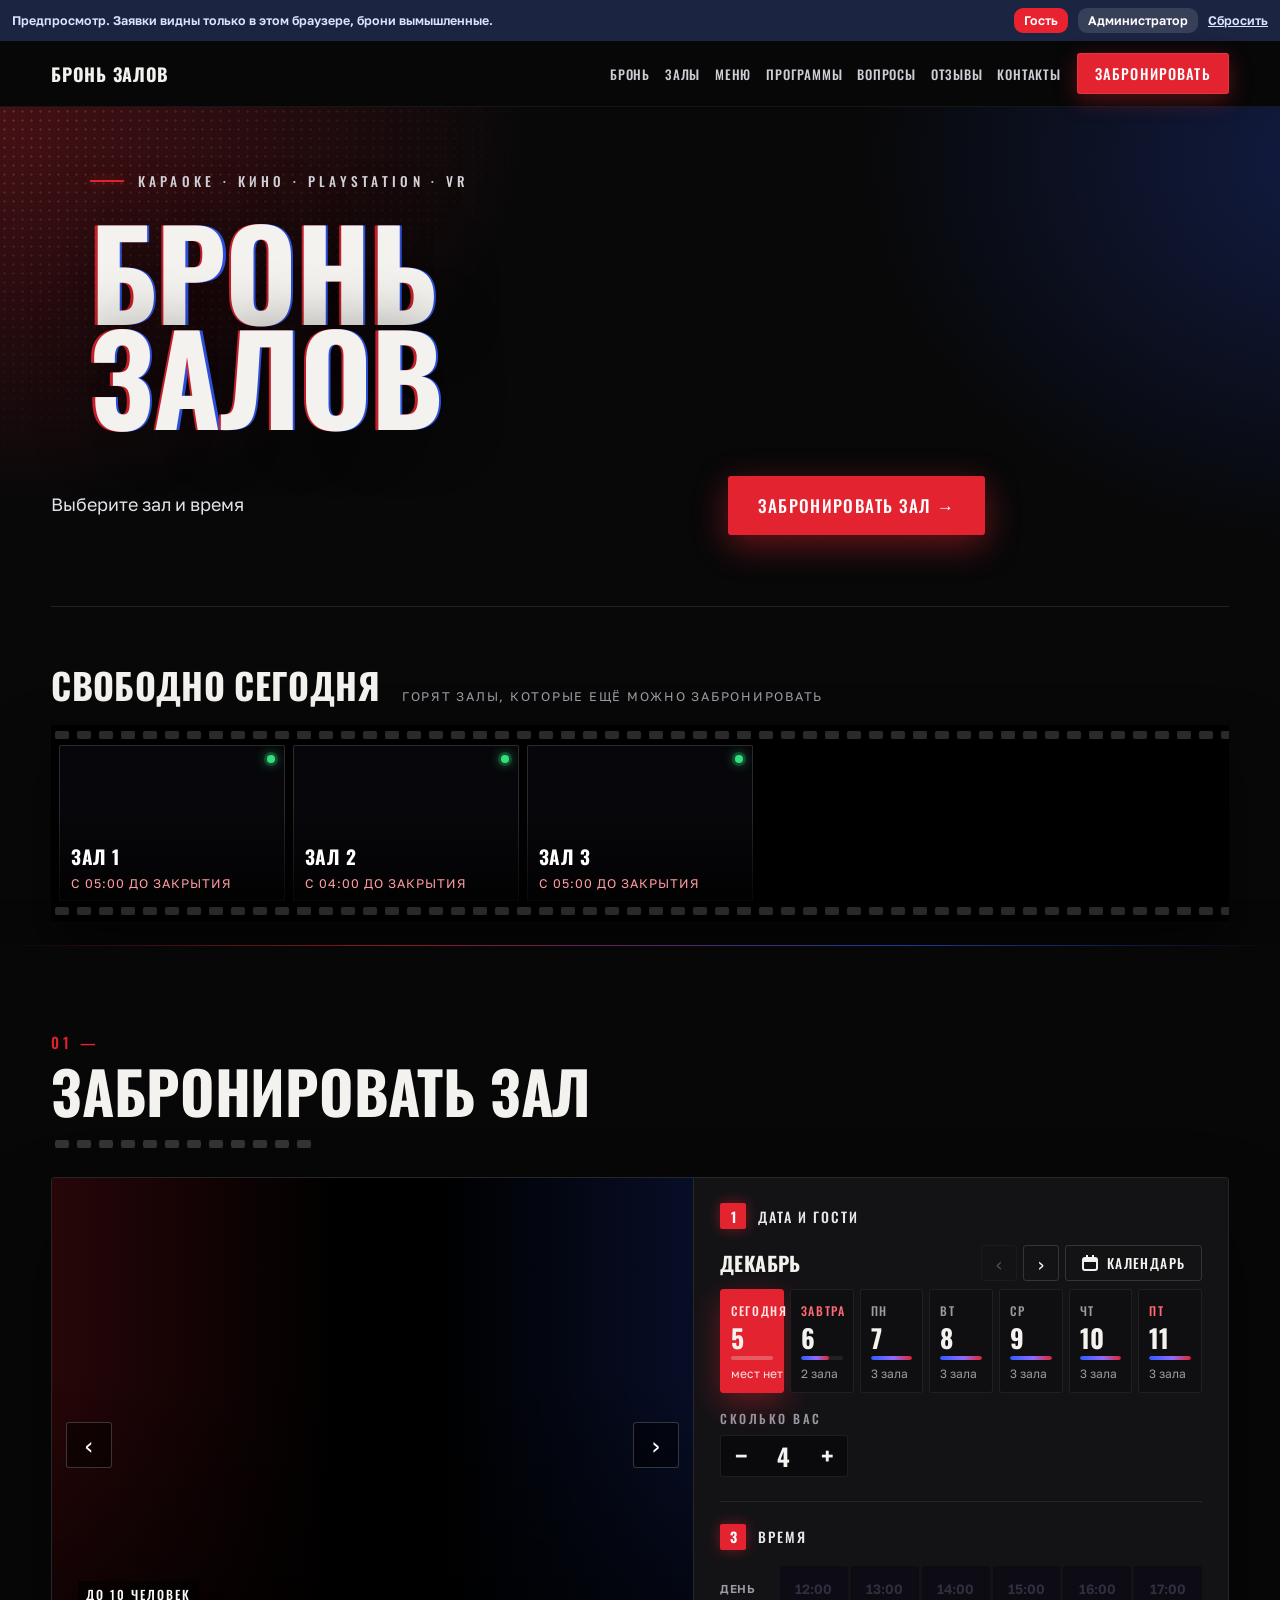
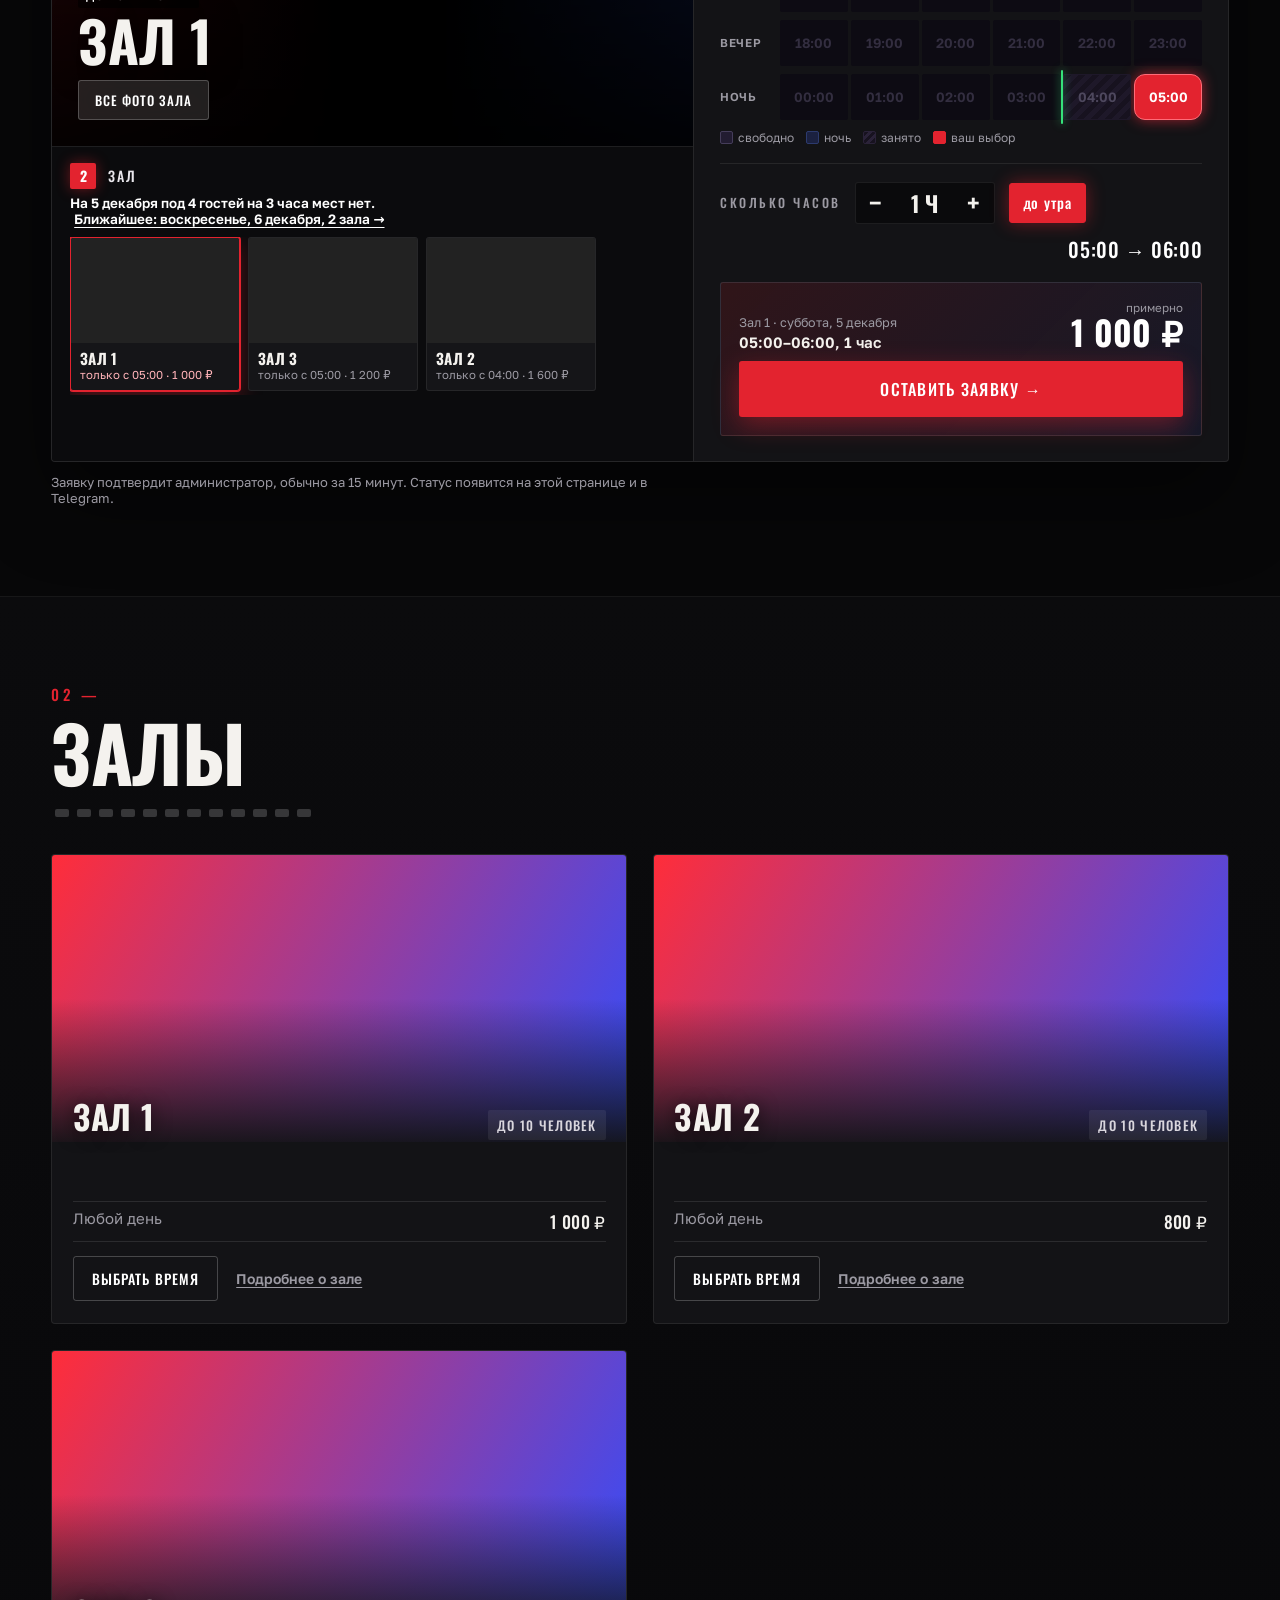
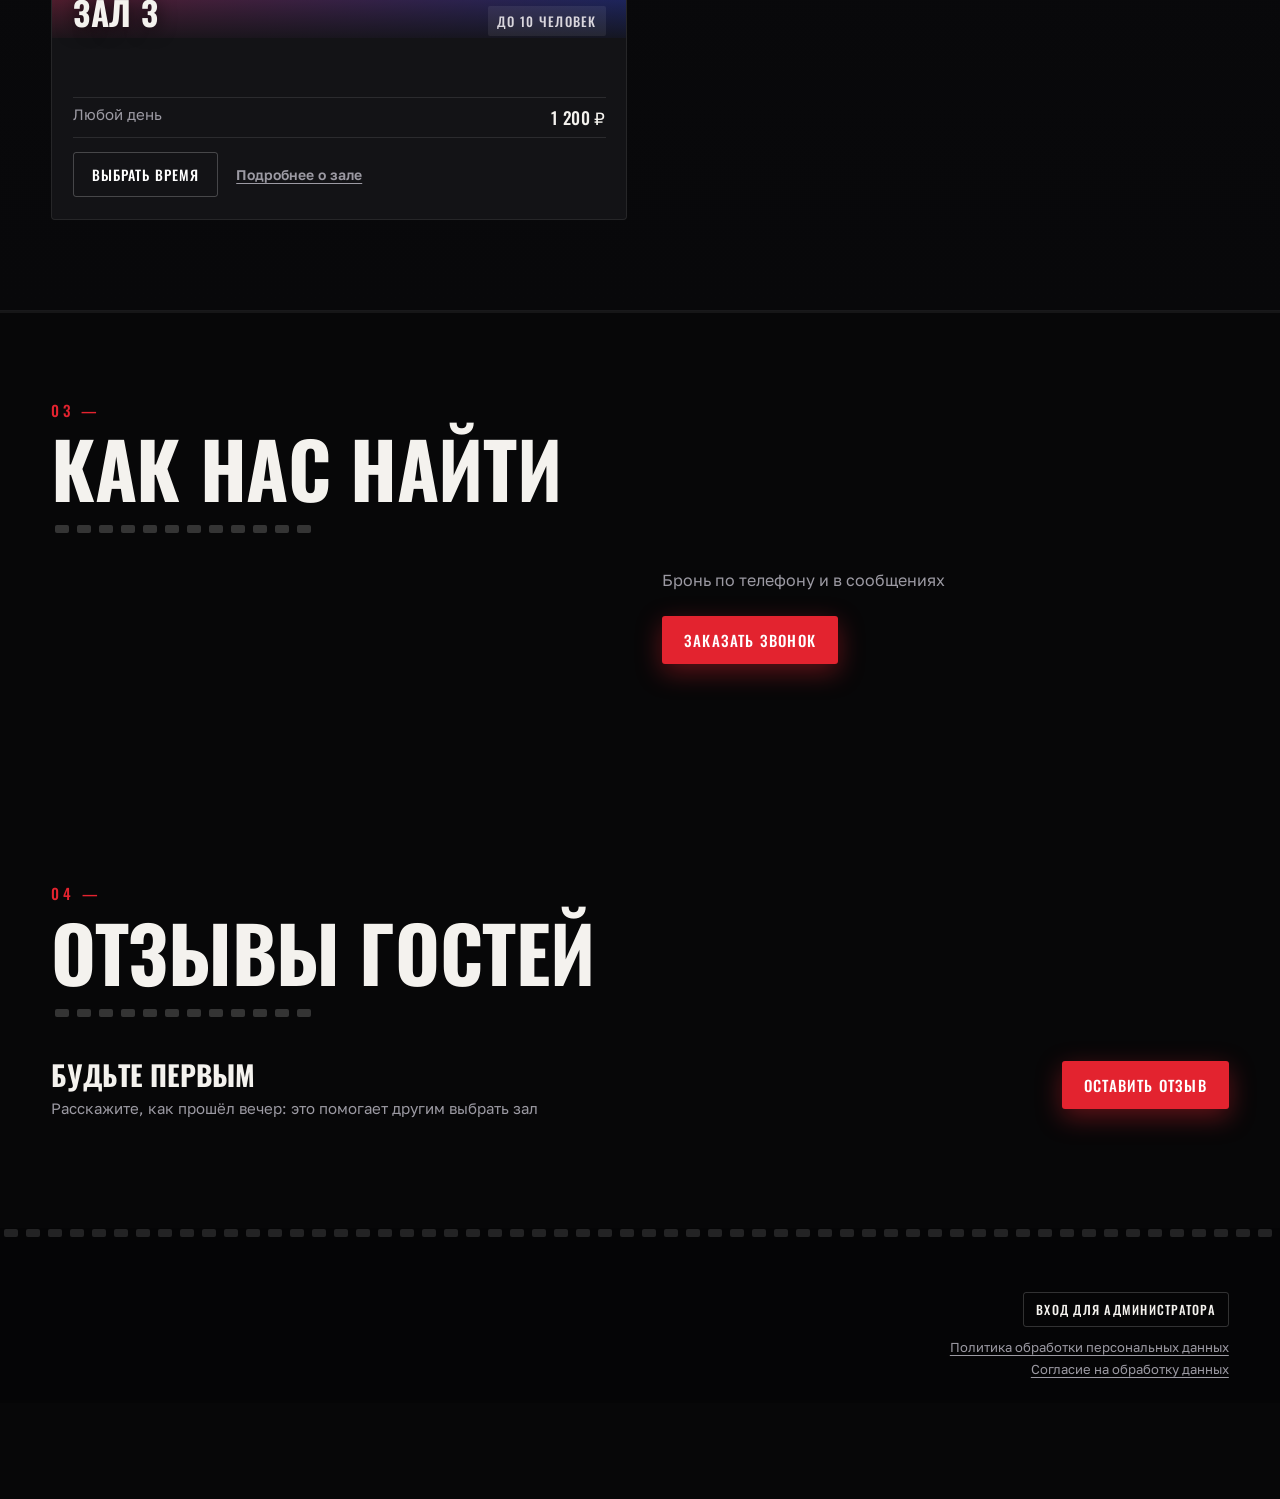
==== index.html @ 7b47040b "Обновление предпросмотра Co-Authored-By: Claude Opus 5.5 <noreply@anthropic.com>" ====
<!doctype html>
<html lang="ru">
<head>
<meta charset="utf-8">
<meta name="viewport" content="width=device-width, initial-scale=1, viewport-fit=cover">
<meta name="theme-color" content="#070708">
<title>Бронь залов</title>
<meta name="description" content="Свободные часы и заявка на бронь">
<meta property="og:title" content="Бронь залов">
<meta property="og:description" content="Свободные часы и заявка на бронь">
<meta property="og:type" content="website">


<link rel="icon" href="favicon-32.png" sizes="32x32" type="image/png">

<link rel="preload" href="fonts/oswald-700-cyrillic.woff2" as="font" type="font/woff2" crossorigin>
<script src="demo-api.js"></script>
<link rel="stylesheet" href="app.css?v=43">
<link rel="stylesheet" href="site.css?v=43">
<link rel="stylesheet" href="theme.css?v=43">
<script src="pricing.js?v=43" defer></script>
<script src="guest.js?v=43" defer></script>
</head>
<body class="site">
  <div class="toast" id="toast" role="status"><div class="ic" id="tIc">✓</div><div><b id="tT"></b><span id="tS"></span></div></div>

  <header class="topbar">
    <a class="logo" href="#top" aria-label=", наверх"><img src="brand/logo-96.png" alt="" width="44" height="41"></a>
    <span class="status" id="status"></span>
    <nav aria-label="Разделы"><a href="#book">Бронь</a><a href="#halls">Залы</a><a href="#menu">Меню</a><a href="#programs">Программы</a><a href="#faq">Вопросы</a><a href="#reviews">Отзывы</a><a href="#contacts">Контакты</a></nav>
    <a class="toptel" id="topTel" data-hit="click:tel"></a>
    <a class="topbook" href="#book">Забронировать</a>
  </header>

  <main>
    <section class="hero" id="top">
      <div class="herotext">
        <div class="herobg" id="heroBg" aria-hidden="true"></div>
        <img class="herologo" src="brand/logo-320.png" alt="" width="230" height="213">
        <p class="kicker">Караоке · кино · PlayStation · VR</p>
        <h1 id="name"></h1>
        <div class="herosub"><p id="lead"></p><a class="cta" href="#book">Забронировать зал</a><a class="yrate" id="yRate" target="_blank" rel="noopener" data-hit="click:reviews" hidden></a></div>
        <dl class="facts" id="facts"></dl>
      </div>
      <div class="wallhead"><h2 id="wallTitle">Свободные залы</h2><p id="wallHint">Горят залы, которые ещё можно забронировать</p></div>
      <div class="wall" id="wall" aria-live="polite"></div>
    </section>

    <section class="block book" id="book" aria-labelledby="bookT">
      <h2 class="h" id="bookT">Забронировать зал</h2>
      <div class="mine" id="mine"></div>
      <div class="console">
        <div class="cstage" id="cstage" aria-live="polite"></div>
        <div class="cstrip"><p class="cstl"><span class="stepl"><i>2</i>Зал</span><span class="fitsum" id="fitSum" aria-live="polite"></span></p><div class="hstrip" id="slots"></div></div>
        <div class="cside">
          <div class="cstep"><p class="stepl"><i>1</i>Дата и гости</p>
            <div class="dpick" id="dpick"><div class="dphead"><b class="dpmon" id="dpMon"></b><span class="dpsel" id="dpSel"></span><div class="dpnav"><button type="button" class="dparr" data-dpage="-1" aria-label="Предыдущая неделя">‹</button><button type="button" class="dparr" data-dpage="1" aria-label="Следующая неделя">›</button><button type="button" class="dpcal" id="calBtn" aria-expanded="false" aria-controls="calPop">Календарь</button></div></div><nav class="days" id="days" aria-label="Выбор дня"></nav><div class="caldim" id="calDim"></div><div class="calpop" id="calPop" role="dialog" aria-label="Календарь" hidden></div></div>
            <div class="plan" id="plan" role="group" aria-label="Гости и длительность">
        <div class="pg"><span class="pl">Сколько вас</span>
          <div class="stepper"><button type="button" data-g="-1" aria-label="Меньше гостей">−</button><output id="pGu" aria-live="polite">4</output><button type="button" data-g="1" aria-label="Больше гостей">+</button></div></div>

            </div></div>
          <div class="cstep"><p class="stepl"><i>3</i>Время</p><div class="picker" id="picker" aria-live="polite"></div></div>
        </div>
      </div>
      <p class="booknote">Заявку подтвердит администратор, обычно за 15 минут. Статус появится на этой странице и в Telegram.</p>
    </section>

    <section class="block" id="occasions" aria-labelledby="occT" hidden data-off>
      <h2 class="h" id="occT">Поводы</h2>
      <div class="occ" id="occList"></div>
    </section>

    <section class="block" id="halls" aria-labelledby="hallsT">
      <h2 class="h" id="hallsT">Залы</h2>
      <div class="hlist" id="hallList"></div>
    </section>


    <section class="block" id="menu" aria-labelledby="menuT" hidden>
      <h2 class="h" id="menuT">Меню кухни</h2>
      <p class="menunote" id="menuNote"></p>
      <div class="mtabs" id="menuTabs" role="tablist" aria-label="Разделы меню"></div>
      <div class="mlist" id="menuList" role="tabpanel"></div>
      <p class="menuhint">Заказать можно у администратора на месте или заранее, в пожеланиях к заявке.</p>
    </section>

    <div class="duo">
      <section class="block" id="programs" aria-labelledby="progT">
        <h2 class="h" id="progT">Программы</h2>
        <div class="plist" id="programsList"></div>
        <p class="own" id="ownFood"></p>
      </section>

      <section class="block" id="faq" aria-labelledby="faqT">
        <h2 class="h" id="faqT">Частые вопросы</h2>
        <div class="faq" id="faqList"></div>
      </section>
    </div>

    <section class="block contacts" id="contacts" aria-labelledby="contT">
      <h2 class="h" id="contT">Как нас найти</h2>
      <div class="cgrid">
        <div><p class="big" id="addr"></p><p id="hoursText"></p><a class="lnk2" id="map" target="_blank" rel="noopener" data-hit="click:map">Открыть на Яндекс Картах</a></div>
        <div><a class="big tel" id="tel" data-hit="click:tel"></a><p>Бронь по телефону и в сообщениях</p>
          <div class="links" id="links"></div>
          <button type="button" class="cta2" id="openCb">Заказать звонок</button></div>
      </div>
      <p class="meta-note" id="igNote" hidden>Instagram принадлежит компании Meta, деятельность которой признана экстремистской и запрещена в России.</p>
      <div class="findgrid"><div class="ymap" id="ymap" hidden></div><div class="place" id="place" hidden></div></div>
    </section>

    <section class="block" id="reviews" aria-labelledby="revT">
      <h2 class="h" id="revT">Отзывы гостей</h2>
      <div class="rvtop"><div class="rvsum" id="rvSum"></div><button type="button" class="cta2 rvbtn" data-review>Оставить отзыв</button></div>
      <div class="rvlist" id="rvList"></div>
      <button type="button" class="rvmore" id="rvMore" hidden>Показать ещё</button>
      <p class="rvsrc" id="rvSrc" hidden>Общий рейтинг — по всем оценкам гостей на Яндекс Картах, во ВКонтакте и на этом сайте.</p>
      <div class="yrev" id="yrev" hidden></div>
    </section>
  </main>

  <footer class="foot">
    <div class="fcol"><img class="flogoimg" src="brand/logo-320.png" alt="" width="132" height="122" loading="lazy"><b class="flogo" id="ftName"></b><span id="ftAddr"></span><span id="ftHours"></span></div>
    <div class="fcol"><a id="ftTel" data-hit="click:tel"></a><div class="flinks" id="ftLinks"></div></div>
    <div class="fcol flegal"><a class="fadmin" href="admin/">Вход для администратора</a><a href="privacy.html">Политика обработки персональных данных</a><a href="consent.html">Согласие на обработку данных</a></div>
  </footer>
  <div class="pad"></div>

  <div class="bar" id="bar"><button type="button" class="barx" id="barX" aria-label="Снять выбор">×</button><div class="w"><b id="barT"></b><span id="barS"></span></div><button type="button" class="btn" id="openForm">Оставить заявку</button></div>

  <div class="dim" id="dim"></div>
  <form class="sheet" id="sheet" autocomplete="on" novalidate>
    <div class="sh"><h2>Заявка на бронь</h2><button type="button" class="x" id="closeForm" aria-label="Закрыть">×</button></div>
    <div class="sum" id="sum"></div>
    <label class="fld"><i>Имя</i><input id="fName" name="name" autocomplete="given-name" maxlength="60" placeholder="Как к вам обращаться" required></label>
    <div class="two"><label class="fld"><i>Телефон</i><input id="fTel" name="tel" type="tel" autocomplete="tel" inputmode="tel" placeholder="+7" required></label><label class="fld sm"><i>Гостей</i><input id="fGu" inputmode="numeric" value="4" maxlength="2" required></label></div>
    <div class="fld focc"><i>Повод <em>необязательно</em></i><div class="chips" id="fOcc"></div></div>
    <label class="fld"><i>Пожелания</i><input id="fCom" maxlength="300" placeholder="Торт, караоке, украшение зала…"></label>
    <label class="hp" aria-hidden="true">Сайт<input id="fWeb" tabindex="-1" autocomplete="off"></label>
    <label class="consent"><input type="checkbox" id="fOk"><span>Даю <a href="consent.html" target="_blank">согласие на обработку персональных данных</a></span></label>
    <p class="err" id="err" role="alert"></p>
    <button type="submit" class="btn wide" id="send">Отправить заявку</button>
    <div class="note">Итоговую стоимость и бронь подтвердит администратор. Статус будет виден на этой странице.</div>
  </form>

  <form class="sheet" id="cbSheet" autocomplete="on" novalidate>
    <div class="sh"><h2>Заказать звонок</h2><button type="button" class="x" data-close-cb aria-label="Закрыть">×</button></div>
    <div class="sum">Перезвоним, ответим на вопросы и поможем выбрать зал.</div>
    <label class="fld"><i>Имя</i><input id="cbName" autocomplete="given-name" maxlength="60" placeholder="Как к вам обращаться" required></label>
    <label class="fld"><i>Телефон</i><input id="cbTel" type="tel" autocomplete="tel" inputmode="tel" placeholder="+7" required></label>
    <label class="fld"><i>Удобное время или вопрос</i><input id="cbCom" maxlength="300" placeholder="Например, после 18:00"></label>
    <label class="hp" aria-hidden="true">Сайт<input id="cbWeb" tabindex="-1" autocomplete="off"></label>
    <label class="consent"><input type="checkbox" id="cbOk"><span>Даю <a href="consent.html" target="_blank">согласие на обработку персональных данных</a></span></label>
    <p class="err" id="cbErr" role="alert"></p>
    <button type="submit" class="btn wide" id="cbSend">Заказать звонок</button>
  </form>

  <form class="sheet" id="rvSheet" autocomplete="on" novalidate>
    <div class="sh"><h2>Ваш отзыв</h2><button type="button" class="x" data-close-rv aria-label="Закрыть">×</button></div>
    <div class="sum">Расскажите, как прошёл вечер. Отзыв появится на сайте после проверки администратором.</div>
    <div class="fld rvstars"><i>Оценка</i><div class="stars" id="rvStars" role="radiogroup" aria-label="Оценка"></div></div>
    <label class="fld"><i>Имя</i><input id="rvName" autocomplete="given-name" maxlength="40" placeholder="Как подписать отзыв" required></label>
    <label class="fld"><i>Зал <em>необязательно</em></i><select id="rvHall"></select></label>
    <label class="fld"><i>Отзыв</i><textarea id="rvText" maxlength="800" rows="4" placeholder="Что понравилось, что улучшить"></textarea></label>
    <label class="hp" aria-hidden="true">Сайт<input id="rvWeb" tabindex="-1" autocomplete="off"></label>
    <label class="consent"><input type="checkbox" id="rvOk"><span>Согласен на публикацию отзыва с моим именем</span></label>
    <p class="err" id="rvErr" role="alert"></p>
    <button type="submit" class="btn wide" id="rvSend">Отправить отзыв</button>
  </form>

  <dialog class="hdlg" id="hallDlg" aria-labelledby="hdT"><div id="hdBody"></div></dialog>
</body>
</html>
---- app.css ----
@font-face{font-family:'Unbounded';font-weight:700;font-display:swap;src:url(fonts/unbounded-700-cyrillic.woff2) format('woff2');unicode-range:U+0301,U+0400-045F,U+0490-0491,U+04B0-04B1,U+2116}
@font-face{font-family:'Unbounded';font-weight:700;font-display:swap;src:url(fonts/unbounded-700-latin.woff2) format('woff2');unicode-range:U+0000-00FF,U+2000-206F,U+20AC,U+2212}
@font-face{font-family:'Golos Text';font-weight:400;font-display:swap;src:url(fonts/golostext-400-cyrillic.woff2) format('woff2');unicode-range:U+0301,U+0400-045F,U+0490-0491,U+04B0-04B1,U+2116}
@font-face{font-family:'Golos Text';font-weight:400;font-display:swap;src:url(fonts/golostext-400-latin.woff2) format('woff2');unicode-range:U+0000-00FF,U+2000-206F,U+20AC,U+2212}
@font-face{font-family:'Golos Text';font-weight:600;font-display:swap;src:url(fonts/golostext-600-cyrillic.woff2) format('woff2');unicode-range:U+0301,U+0400-045F,U+0490-0491,U+04B0-04B1,U+2116}
@font-face{font-family:'Golos Text';font-weight:600;font-display:swap;src:url(fonts/golostext-600-latin.woff2) format('woff2');unicode-range:U+0000-00FF,U+2000-206F,U+20AC,U+2212}
:root{--bg:#0a0a0f;--card:#15151c;--card2:#1c1c25;--line:#2a2a36;--txt:#f3f3f7;--dim:#9a9aab;--red:#e8222e;--red2:#ff4b55;--blue:#3d6bff;--busy:#24242e;--ok:#1fbf6a}
*{box-sizing:border-box;margin:0;padding:0}
html,body{background:#07070b;color:var(--txt);font-family:'Golos Text',system-ui,sans-serif;-webkit-tap-highlight-color:transparent}
body{min-height:100vh}
button,input,select{font:inherit;color:inherit}
button{cursor:pointer;border:0;background:none}
a{color:inherit}
[hidden]{display:none!important}
:focus-visible{outline:2px solid #8fb0ff;outline-offset:2px}
.brand{font-family:Unbounded;font-weight:700;font-size:20px;letter-spacing:.5px;line-height:1.15}
.brand.sm{font-size:16px}
.btn{flex:1;text-align:center;font-weight:600;font-size:14px;padding:12px 10px;border-radius:14px;background:var(--red);color:#fff;transition:transform .12s,filter .2s}
.btn:active{transform:scale(.96);filter:brightness(1.2)}
.btn:disabled{opacity:.55;cursor:default}
.btn.g{background:var(--card2);border:1px solid var(--line)}
.btn.wide{display:block;width:100%;margin-top:12px}
.row{display:flex;gap:8px;margin-top:10px}
.empty{padding:16px;font-size:13px;color:var(--dim);line-height:1.45}
.fld{display:block;margin-top:10px;background:var(--card);border:1px solid var(--line);border-radius:14px;padding:8px 12px}
.fld i{display:block;font-style:normal;font-size:12px;color:var(--dim)}
.fld input,.fld select{width:100%;background:none;border:0;outline:0;font-size:16px;font-weight:600;padding-top:2px}
.fld select option{background:#15151c}
.fld:focus-within{border-color:#6a6a80}
.two{display:flex;gap:10px}.two .fld{flex:1;min-width:0}.two .fld.sm{flex:0 0 96px}
.err{color:var(--red2);font-size:13px;margin-top:8px;min-height:1px}
.toast{position:fixed;top:12px;left:12px;right:12px;max-width:440px;margin:0 auto;z-index:60;background:#1d1d27;border:1px solid #3a3a48;border-radius:18px;padding:11px 13px;display:flex;gap:10px;align-items:center;transform:translateY(-180%);visibility:hidden;transition:transform .35s cubic-bezier(.2,.8,.2,1),visibility .35s;box-shadow:0 14px 40px rgba(0,0,0,.6)}
.toast.show{transform:none;visibility:visible}
.toast .ic{width:32px;height:32px;border-radius:50%;display:flex;align-items:center;justify-content:center;font-weight:700;background:var(--blue);flex:0 0 auto}
.toast.ok .ic{background:var(--ok)}.toast.alt .ic{background:#e08a1e}
.toast b{display:block;font-size:14px;font-weight:600}.toast span{font-size:12.5px;color:var(--dim)}
---- site.css ----
@font-face{font-family:'Dela Gothic';font-weight:400;font-display:swap;src:url(fonts/dela-gothic-one-cyrillic-400-normal.woff2) format('woff2');unicode-range:U+0301,U+0400-045F,U+0490-0491,U+04B0-04B1,U+2116}
@font-face{font-family:'Dela Gothic';font-weight:400;font-display:swap;src:url(fonts/dela-gothic-one-latin-400-normal.woff2) format('woff2');unicode-range:U+0000-00FF,U+2000-206F,U+20AC,U+2212}
:root{--ink:#0a0812;--panel:#15111f;--rule:rgba(255,255,255,.13);--paper:#f6f2f8;--smoke:#aaa5bb;--neon-r:#ff2b3d;--neon-b:#3a6dff;--page:clamp(16px,4vw,56px)}
html{scroll-behavior:smooth;scroll-padding-top:90px}
@media (prefers-reduced-motion:reduce){html{scroll-behavior:auto}}
body.site{background:var(--ink);color:var(--paper);overflow-x:hidden}
.topbar{position:sticky;top:0;z-index:25;display:flex;align-items:center;gap:22px;padding:14px var(--page);font-size:15px;background:rgba(10,8,18,.86);backdrop-filter:blur(10px);-webkit-backdrop-filter:blur(10px);border-bottom:1px solid transparent;transition:border-color .2s}
.logo{font-family:'Dela Gothic';font-size:15px;text-decoration:none;white-space:nowrap}
.topbar nav{display:flex;gap:22px;margin-left:auto}
.topbar nav a,.toptel{text-decoration:none;font-weight:600}
.topbar nav a:hover,.toptel:hover{color:var(--neon-r)}
.toptel{white-space:nowrap}

.hero{padding:clamp(12px,3vw,34px) var(--page) clamp(36px,6vw,70px)}
.herotext{display:grid;grid-template-columns:minmax(0,1fr);gap:clamp(14px,2vw,26px)}
h1{font-family:'Dela Gothic';font-weight:400;font-size:clamp(46px,8.8vw,150px);line-height:.98;letter-spacing:-.01em;word-spacing:100vw;text-shadow:-.022em 0 0 var(--neon-r),.022em 0 0 var(--neon-b)}
.herosub{display:flex;align-items:center;gap:clamp(16px,3vw,40px);flex-wrap:wrap}
.herosub p{flex:1 1 320px;max-width:58ch;font-size:clamp(17px,1.5vw,22px);line-height:1.4}
.cta{display:inline-block;background:var(--neon-r);color:#fff;font-weight:600;font-size:17px;padding:15px 26px;border-radius:999px;text-decoration:none;transition:filter .15s}
.cta:hover{filter:brightness(1.15)}
.wallhead{display:flex;align-items:baseline;gap:10px 22px;flex-wrap:wrap;margin-top:clamp(28px,4vw,52px)}
.wallhead h2{font-family:'Dela Gothic';font-weight:400;font-size:clamp(21px,2.3vw,33px)}
.wallhead p{color:var(--smoke);font-size:15px}
.wall{display:grid;grid-template-columns:repeat(5,minmax(0,1fr));gap:6px;margin-top:14px;background:#000;padding:6px;border-radius:6px}
.win{position:relative;aspect-ratio:29/20;overflow:hidden;text-align:left;background:#060509;display:block;transition:box-shadow .2s}
.win img{position:absolute;inset:0;width:100%;height:100%;object-fit:cover;filter:grayscale(1) brightness(.2);transition:filter .25s}
.win::after{content:'';position:absolute;inset:0;background:linear-gradient(180deg,transparent 42%,rgba(0,0,0,.84))}
.win .wn,.win .wt{position:absolute;left:12px;right:10px;z-index:1}
.win .wn{bottom:30px;font-weight:600;font-size:clamp(15px,1.45vw,21px);color:#88849a}
.win .wt{bottom:10px;font-size:clamp(13px,1vw,15px);color:#68647a}
.win.on img{filter:none}
.win.on{box-shadow:inset 0 0 0 1px rgba(255,255,255,.2)}
.win.on .wn{color:#fff}.win.on .wt{color:#ffd9dc}
.win.on:hover img{filter:brightness(1.18) saturate(1.1)}
.win.boot.on img{animation:lamp .9s calc(var(--n)*90ms + 200ms) both}
@keyframes lamp{0%,30%{filter:grayscale(1) brightness(.2)}38%{filter:none}46%{filter:grayscale(1) brightness(.3)}60%,100%{filter:none}}

.block{padding:clamp(44px,6vw,86px) var(--page) 0}
.h{font-family:'Dela Gothic';font-weight:400;font-size:clamp(32px,4.8vw,70px);line-height:1.05;margin-bottom:clamp(20px,3vw,36px)}
.hlist{display:grid;grid-template-columns:repeat(2,minmax(0,1fr));gap:clamp(30px,3.4vw,50px) clamp(20px,3vw,44px)}
.hlph{display:block;width:100%;aspect-ratio:29/10;object-fit:cover;border-radius:4px}
.hlb{padding-top:13px}
.hltop{display:flex;align-items:baseline;justify-content:space-between;gap:14px}
.hltop h3{font-family:'Dela Gothic';font-weight:400;font-size:clamp(21px,2vw,29px)}
.cap{font-weight:600;white-space:nowrap}
.what{margin-top:7px;color:#cfcbd9;font-size:15px;line-height:1.45;max-width:66ch}
.rates{margin-top:11px;border-top:1px solid var(--rule)}
.rates div{display:flex;justify-content:space-between;gap:16px;padding:7px 0;border-bottom:1px solid var(--rule);font-size:15px}
.rates dt{color:var(--smoke)}.rates dd{font-weight:600;white-space:nowrap}
.extra{margin-top:7px;color:var(--smoke);font-size:13.5px}
.pick{font-weight:600;font-size:15px;color:#fff;padding:9px 16px;border:1px solid rgba(255,255,255,.3);border-radius:999px;transition:background .15s,border-color .15s}
.pick:hover{background:var(--neon-r);border-color:var(--neon-r)}

.bookhelp{color:var(--smoke);font-size:15px;margin-top:-14px;margin-bottom:12px}
.daysbar{position:sticky;top:64px;z-index:15;background:var(--ink);padding:9px 0;display:flex;align-items:center;justify-content:space-between;gap:10px 18px;flex-wrap:wrap}
.days{display:flex;gap:6px;overflow-x:auto;scrollbar-width:none;max-width:100%}
.days::-webkit-scrollbar{display:none}
.day{flex:0 0 auto;width:54px;text-align:center;padding:7px 0;border-radius:10px;background:var(--panel);border:1px solid var(--rule)}
.day b{display:block;font-size:15px;font-weight:600}.day i{font-style:normal;font-size:11.5px;color:var(--smoke)}
.day.on{background:var(--neon-r);border-color:var(--neon-r)}.day.on i{color:#ffe1e3}
.hint{font-size:13px;color:var(--smoke);display:flex;gap:14px}
.hint em{font-style:normal;display:inline-flex;gap:5px;align-items:center}
.hint em::before{content:'';width:11px;height:11px;border-radius:2px;background:#221c31;border:1px solid #453d5a}
.hint em.b::before{background:#14111c;border-color:#14111c}
.hint em.s::before{background:var(--neon-r);border-color:var(--neon-r)}
.mine{display:grid;gap:8px;margin-bottom:6px}
.mine:empty{display:none}
.m{background:var(--panel);border:1px solid var(--rule);border-radius:10px;padding:11px 13px;font-size:14px}
.mh{display:flex;justify-content:space-between;gap:12px}
.m b{font-weight:600}.mh span{font-weight:600;text-align:right;flex:0 0 auto;max-width:45%}
.m.request span{color:#8fb0ff}.m.confirmed span{color:#3ad17f}.m.offered span{color:#ffb347}.m.rejected span,.m.cancelled span{color:var(--smoke)}
.lnk{margin-top:6px;font-size:13px;color:var(--smoke);text-decoration:underline;padding:3px 0}
.row2{display:grid;grid-template-columns:150px minmax(0,1fr);gap:12px;align-items:center;padding:8px 0;border-top:1px solid var(--rule);border-radius:4px}
.rn b{display:block;font-weight:600;font-size:16px}.rn span{font-size:13px;color:var(--smoke)}
.slots{display:grid;grid-template-columns:repeat(var(--hours),minmax(0,1fr));gap:3px}
.sl{height:42px;border-radius:4px;background:#221c31;border:1px solid #3a3350;font-size:13px;font-weight:600;color:#ece8f5;transition:background .12s}
.sl:hover:not(.b):not(.s){background:#352b4d}
.sl.b{background:#120f19;border-color:#120f19;color:#544f63;cursor:default}
.sl.s{background:var(--neon-r);border-color:#ff6c78;color:#fff;box-shadow:0 0 14px rgba(255,43,61,.6)}
.flash{animation:flash 1.3s ease-out}
@keyframes flash{0%,35%{background:rgba(58,109,255,.28)}100%{background:transparent}}

.plist{max-width:900px;border-top:1px solid var(--rule)}
.pr{display:flex;justify-content:space-between;align-items:baseline;gap:18px;padding:13px 0;border-bottom:1px solid var(--rule)}
.pr b{font-weight:600;font-size:clamp(17px,1.6vw,21px)}.pr i{display:block;font-style:normal;color:var(--smoke);font-size:14px;margin-top:2px}
.pr span{font-weight:600;font-size:clamp(17px,1.6vw,21px);white-space:nowrap}
.own{margin-top:20px;font-size:clamp(17px,1.6vw,21px);color:#ffd9dc}
.cgrid{display:grid;grid-template-columns:repeat(2,minmax(0,1fr));gap:26px 44px}
.big{display:block;font-family:'Dela Gothic';font-size:clamp(22px,2.7vw,38px);line-height:1.18;text-decoration:none;margin-bottom:8px}
.cgrid p:not(.big){color:var(--smoke);font-size:16px}
.lnk2{display:inline-block;margin-top:10px;font-weight:600;color:#fff}
.lnk2:hover{color:var(--neon-r)}
.foot{display:grid;grid-template-columns:repeat(3,minmax(0,1fr));gap:22px 40px;margin-top:clamp(52px,7vw,96px);padding:clamp(28px,4vw,44px) var(--page) 26px;border-top:1px solid var(--rule);font-size:14px;color:var(--smoke)}
.fcol{display:flex;flex-direction:column;gap:6px;min-width:0}
.flogo{font-family:'Dela Gothic';font-weight:400;font-size:17px;color:var(--paper);margin-bottom:4px}
.fcol a{color:var(--paper);text-decoration:none}.fcol a:hover{color:var(--neon-r)}
#ftTel{font-weight:600;font-size:17px}
.flinks{display:flex;flex-wrap:wrap;gap:6px 14px;margin-top:4px}.flinks .chip2{padding:0;border:0;font-size:14px;text-decoration:underline;text-underline-offset:3px}.flinks .chip2:hover{background:none;color:var(--neon-r)}
.flegal{align-items:flex-end;text-align:right}.flegal a{color:var(--smoke);font-size:13px;text-decoration:underline;text-underline-offset:3px}
.pad{height:96px}

.bar{position:fixed;left:50%;bottom:calc(12px + env(safe-area-inset-bottom));width:min(760px,calc(100% - 20px));z-index:20;background:#17121f;border:1px solid rgba(255,255,255,.2);border-radius:14px;padding:11px 12px 11px 16px;display:flex;align-items:center;gap:14px;box-shadow:0 12px 40px rgba(0,0,0,.65);transform:translate(-50%,170%);visibility:hidden;transition:transform .28s cubic-bezier(.2,.8,.2,1),visibility .28s}
.bar.show{transform:translate(-50%,0);visibility:visible}
.bar .w{flex:1;min-width:0;font-size:14px;color:var(--smoke)}.bar .w b{display:block;color:var(--paper);font-size:15px;font-weight:600}
.bar .btn{flex:0 0 auto;padding:12px 20px;border-radius:10px;background:var(--neon-r)}
.dim{position:fixed;inset:0;background:rgba(0,0,0,.65);z-index:30;opacity:0;pointer-events:none;transition:opacity .25s}
.sheet{position:fixed;left:50%;top:50%;width:min(480px,calc(100% - 24px));max-height:92dvh;overflow-y:auto;z-index:40;background:#14101c;border:1px solid rgba(255,255,255,.17);border-radius:16px;padding:20px;transform:translate(-50%,-46%);opacity:0;visibility:hidden;transition:transform .25s,opacity .25s,visibility .25s}
.form .dim,.cbform .dim{opacity:1;pointer-events:auto}.form #sheet,.cbform #cbSheet{transform:translate(-50%,-50%);opacity:1;visibility:visible}
.sh{display:flex;justify-content:space-between;align-items:center}
.sh h2{font-family:'Dela Gothic';font-weight:400;font-size:19px}
.x{font-size:28px;line-height:1;color:var(--smoke);padding:0 6px}
.sum{margin-top:8px;font-size:14px;color:var(--smoke);line-height:1.5}.sum b{color:var(--paper);font-weight:600}
.sheet .btn{background:var(--neon-r);border-radius:10px}
.sheet .fld{background:#1d1829;border-color:rgba(255,255,255,.14);border-radius:10px}
.hp{position:absolute;left:-9999px;width:1px;height:1px;overflow:hidden}
.consent{display:flex;gap:9px;align-items:flex-start;margin-top:12px;font-size:13.5px;color:#d3cfdf;line-height:1.35}
.consent input{width:20px;height:20px;flex:0 0 auto;accent-color:var(--neon-r)}
.note{margin-top:10px;font-size:12.5px;color:var(--smoke);text-align:center;line-height:1.4}

@media (max-width:1180px){
  .row2{grid-template-columns:1fr}
  .slots{grid-template-columns:repeat(9,minmax(0,1fr))}
}
@media (max-width:760px){
  .topbar nav{display:none}.toptel{margin-left:auto;font-size:14px}
  .wall{grid-template-columns:repeat(2,minmax(0,1fr))}
  .win{aspect-ratio:16/10}
  .hlist,.cgrid{grid-template-columns:minmax(0,1fr)}
  .slots{grid-template-columns:repeat(6,minmax(0,1fr))}
  .sl{height:44px}
  .hint{display:none}
  .bar{flex-wrap:wrap}.bar .btn{width:100%}
  .sheet{top:auto;bottom:0;left:0;right:0;width:100%;max-width:none;border-radius:18px 18px 0 0;border-width:1px 0 0;padding-bottom:calc(18px + env(safe-area-inset-bottom));transform:translateY(105%);opacity:1}
  .form #sheet,.cbform #cbSheet{transform:none}
  .pad{height:140px}
}

/* 10.11: карточка зала, звонок, ссылки, карта и отзывы */
.hl{display:flex;flex-direction:column}
.hl .hlb{flex:1;display:flex;flex-direction:column}
.hl .what{min-height:calc(2 * 1.45em)}
.hl .hlact{margin-top:auto;padding-top:14px}
.hlimg{display:block;position:relative;width:100%;padding:0;border-radius:4px;overflow:hidden}
.hlimg .hlph{transition:transform .35s ease}
.hlimg:hover .hlph{transform:scale(1.03)}
.badge{position:absolute;left:10px;bottom:10px;font-size:12.5px;font-weight:600;color:#fff;background:rgba(10,8,18,.72);padding:4px 9px;border-radius:999px}
.hlact{display:flex;flex-wrap:wrap;align-items:center;gap:10px 18px;margin-top:14px}
.more{font-weight:600;font-size:15px;color:var(--smoke);text-decoration:underline;text-underline-offset:3px}
.more:hover{color:#fff}
.links{display:flex;flex-wrap:wrap;gap:8px;margin-top:12px}
.chip2{font-weight:600;font-size:15px;text-decoration:none;padding:9px 16px;border:1px solid rgba(255,255,255,.3);border-radius:999px;transition:background .15s,border-color .15s}
.chip2:hover{background:#fff;color:var(--ink)}
.cta2{margin-top:14px;font-weight:600;font-size:15px;color:#fff;background:var(--neon-r);padding:11px 20px;border-radius:999px}
.cta2:hover{filter:brightness(1.12)}
.meta-note{margin-top:18px;font-size:12.5px;color:var(--smoke);max-width:70ch}
.ymap{margin-top:26px;border-radius:6px;overflow:hidden;border:1px solid var(--rule)}
.ymap iframe{display:block;width:100%;height:clamp(280px,36vw,440px);border:0}
.yrev{max-width:760px;border-radius:6px;overflow:hidden;border:1px solid var(--rule);background:#fff}
.yrev iframe{display:block;width:100%;height:640px;border:0}
.hdlg{margin:auto;width:min(1080px,calc(100% - 24px));max-height:calc(100dvh - 24px);background:#14101c;color:var(--paper);border:1px solid rgba(255,255,255,.17);border-radius:14px;padding:0;overflow:auto}
.hdlg::backdrop{background:rgba(0,0,0,.72)}
.hdlg>div{display:grid;grid-template-columns:minmax(0,1.25fr) minmax(0,1fr);gap:0;position:relative}
.hdmedia{background:#000;min-width:0;display:flex;flex-direction:column}
.hdmedia img,.hdmedia video{display:block;width:100%;flex:1 1 auto;min-height:300px;height:100%;object-fit:cover;background:#000}
@media (max-width:760px){ .hdmedia img,.hdmedia video{flex:none;height:auto;min-height:0;aspect-ratio:16/10} }
.thumbs{display:flex;gap:6px;padding:8px;overflow-x:auto;background:#0b0910}
.thumbs button{flex:0 0 88px;height:56px;padding:0;border-radius:4px;overflow:hidden;opacity:.55;border:2px solid transparent}
.thumbs button.on,.thumbs button:hover{opacity:1;border-color:var(--neon-r)}
.thumbs img{width:100%;height:100%;object-fit:cover;display:block}
.hdtext{padding:22px 24px 24px;min-width:0}
.hdtext .hltop{padding-right:34px}
.lead2{margin-top:8px;font-size:16px;line-height:1.45;color:#fff}
.hdx{position:absolute;top:8px;right:10px;z-index:2;color:#fff;font-size:30px}

@media (max-width:760px){
  .hdlg>div{grid-template-columns:minmax(0,1fr)}
  .hdtext{padding:18px 16px 20px}
  .hdx{background:rgba(0,0,0,.55);border-radius:50%;width:38px;height:38px;font-size:26px;line-height:38px;padding:0}
  .yrev iframe{height:560px}
}
/* 10.11: по референсам — статус, факты, поводы, шаги, вопросы */
.status{display:inline-flex;align-items:center;gap:7px;font-size:13.5px;font-weight:600;color:var(--smoke);white-space:nowrap}
.status::before{content:'';width:8px;height:8px;border-radius:50%;background:#55516a}
.status.on{color:#c9f2d8}.status.on::before{background:#2fd67a;box-shadow:0 0 0 4px rgba(47,214,122,.18)}
.topbook{font-weight:600;font-size:14.5px;color:#fff;background:var(--neon-r);padding:9px 16px;border-radius:999px;text-decoration:none;white-space:nowrap}
.topbook:hover{filter:brightness(1.12)}
.facts{display:grid;grid-template-columns:repeat(4,minmax(0,1fr));gap:0;margin-top:clamp(22px,3vw,34px);border-top:1px solid var(--rule)}
.facts div{padding:14px 18px 0 0;border-right:1px solid var(--rule);margin-right:18px}
.facts div:last-child{border-right:0;margin-right:0}
.facts dt{font-family:'Dela Gothic';font-size:clamp(22px,2.4vw,34px);line-height:1.1;color:#fff}
.facts dd{margin-top:4px;font-size:14px;color:var(--smoke)}
.occ{display:grid;grid-template-columns:repeat(5,minmax(0,1fr));gap:12px}
.oc{position:relative;display:block;aspect-ratio:3/4;border-radius:6px;overflow:hidden;background:#15111f;text-decoration:none;color:#fff;isolation:isolate}
.oc img{position:absolute;inset:0;width:100%;height:100%;object-fit:cover;z-index:-2;transition:transform .4s ease}
.oc::after{content:'';position:absolute;inset:0;z-index:-1;background:linear-gradient(180deg,rgba(10,8,18,.05) 25%,rgba(10,8,18,.92) 78%)}
.oc:hover img{transform:scale(1.05)}
.ocb{position:absolute;left:0;right:0;bottom:0;padding:16px}
.ocb b{display:block;font-family:'Dela Gothic';font-weight:400;font-size:clamp(19px,1.6vw,23px);line-height:1.1}
.ocb span{display:block;margin-top:7px;font-size:13.5px;line-height:1.4;color:#e4e0ee}
.steps{list-style:none;counter-reset:s;display:grid;grid-template-columns:repeat(3,minmax(0,1fr));gap:12px;margin:-6px 0 18px}
.steps li{counter-increment:s;display:grid;grid-template-columns:auto minmax(0,1fr);column-gap:12px;align-items:start;padding:14px 16px;border:1px solid var(--rule);border-radius:8px;background:#110e19}
.steps li::before{content:counter(s);grid-row:span 2;font-family:'Dela Gothic';font-size:26px;line-height:1;color:var(--neon-r)}
.steps b{font-weight:600;font-size:15.5px}.steps span{font-size:13.5px;color:var(--smoke);margin-top:3px}
.faq{max-width:900px;border-top:1px solid var(--rule)}
.faq details{border-bottom:1px solid var(--rule)}
.faq summary{list-style:none;cursor:pointer;display:flex;justify-content:space-between;align-items:center;gap:18px;padding:16px 0;font-weight:600;font-size:clamp(16px,1.4vw,19px)}
.faq summary::-webkit-details-marker{display:none}
.faq summary::after{content:'+';flex:0 0 auto;font-size:24px;line-height:1;color:var(--neon-r);transition:transform .2s}
.faq details[open] summary::after{transform:rotate(45deg)}
.faq p{padding:0 0 18px;max-width:70ch;color:#d6d2e2;line-height:1.5}
@media (max-width:1180px){ .occ{grid-template-columns:repeat(3,minmax(0,1fr))} .occ .oc:nth-child(n+4){aspect-ratio:16/10} .occ .oc:nth-child(4){grid-column:span 2}  .topbar .status{display:none} }
@media (max-width:760px){
  .topbar{gap:12px;padding:10px var(--page)}
  .daysbar{top:56px}
  .facts{grid-template-columns:repeat(2,minmax(0,1fr))}
  .facts div{border-right:0;margin-right:0;padding:12px 10px 12px 0;border-bottom:1px solid var(--rule)}
  .occ{grid-template-columns:repeat(2,minmax(0,1fr));gap:8px}
  .occ .oc,.occ .oc:nth-child(n+4){aspect-ratio:3/4;grid-column:auto}
  .occ .oc:last-child{grid-column:span 2;aspect-ratio:16/9}
  .ocb{padding:12px}.ocb span{font-size:12.5px}
  .steps{grid-template-columns:minmax(0,1fr)}
  .foot{grid-template-columns:minmax(0,1fr)}.flegal{align-items:flex-start;text-align:left}
  .topbook{padding:8px 13px;font-size:13.5px}
}
@media (max-width:420px){ .toptel{display:none} }@media (max-width:1100px){ .topbar nav{display:none} .topbar .toptel{margin-left:auto} }
.ocb span{min-height:calc(3 * 1.4em)}
.hero{padding-bottom:clamp(8px,2vw,24px)}
.facts dt{white-space:nowrap}
@media (max-width:760px){ .facts dt{font-size:clamp(18px,5.4vw,24px)} .ocb span{min-height:0} }

/* 11.11 дизайн: фото залов фоном первого экрана, «Программы» и «Вопросы» рядом, залы лентой на телефоне */
.herotext{position:relative;isolation:isolate}
.herobg{position:absolute;z-index:-1;top:calc(-1 * clamp(12px,3vw,34px) - 70px);bottom:-14px;right:calc(-1 * var(--page));width:min(64%,1060px);overflow:hidden;pointer-events:none;
  -webkit-mask-image:linear-gradient(90deg,transparent 0,rgba(0,0,0,.45) 26%,#000 62%),linear-gradient(180deg,#000 62%,transparent 100%);-webkit-mask-composite:source-in;
  mask-image:linear-gradient(90deg,transparent 0,rgba(0,0,0,.45) 26%,#000 62%),linear-gradient(180deg,#000 62%,transparent 100%);mask-composite:intersect}
.herobg img{position:absolute;inset:0;width:100%;height:100%;object-fit:cover;opacity:0;filter:brightness(.72) saturate(1.08);transform-origin:60% 50%;
  animation:hbx 24s linear infinite;animation-delay:calc(var(--i) * 6s - .01s)}
@keyframes hbx{0%{opacity:0;transform:scale(1.04)}6%{opacity:1}25%{opacity:1}31%{opacity:0;transform:scale(1.13)}100%{opacity:0;transform:scale(1.13)}}
@media (prefers-reduced-motion:reduce){.herobg img{animation:none}.herobg img:first-child{opacity:1;transform:none}}
@media (max-width:760px){
  .herobg{left:calc(-1 * var(--page));width:auto;opacity:.42;
    -webkit-mask-image:linear-gradient(180deg,#000 40%,transparent 100%);mask-image:linear-gradient(180deg,#000 40%,transparent 100%)}
}
@media (min-width:1100px){
  .duo{display:grid;grid-template-columns:minmax(0,1fr) minmax(0,1fr);gap:0 clamp(36px,4.5vw,72px);padding:0 var(--page)}
  .duo .block{padding-left:0;padding-right:0}
  .duo .plist,.duo .faq{max-width:none}
}
@media (max-width:760px){
  .hlist{display:flex;overflow-x:auto;scroll-snap-type:x mandatory;gap:14px;margin:0 calc(-1 * var(--page));padding:0 var(--page) 6px;scroll-padding:0 var(--page);scrollbar-width:none;-webkit-overflow-scrolling:touch}
  .hlist::-webkit-scrollbar{display:none}
  .hlist .hl{flex:0 0 86%;scroll-snap-align:start;min-width:0}
  #hallsT::after{content:'листайте вбок →';display:block;margin-top:8px;font-family:system-ui,sans-serif;font-size:14px;font-weight:500;color:var(--smoke)}
}
@media (min-width:1100px){ .duo .h{font-size:clamp(30px,3.7vw,56px);white-space:nowrap} }

/* 12.11 логотип клиента, окно зала с видео 360° и фото */
.logo{display:flex;align-items:center;gap:10px}
.logo img{height:40px;width:auto;flex:none}
.flogoimg{width:132px;height:auto;margin-bottom:8px}
.hdstage{position:relative;flex:1 1 auto;display:flex;min-height:0}
.hdstage>img,.hdstage>video{flex:1 1 auto}
.thumbs button{position:relative}
.thumbs .tplay{position:absolute;left:4px;bottom:4px;padding:1px 5px;border-radius:3px;background:rgba(0,0,0,.72);color:#fff;font-size:11px;font-weight:700;line-height:1.4}
@media (max-width:520px){ .logo{font-size:0;gap:0} .logo img{height:38px} }
@media (max-width:1100px){ .topbar .topbook{margin-left:auto} .topbar .toptel + .topbook{margin-left:0} }

/* 12.11 структура страницы (Артём: «непонятно, где что начинается и где заканчивается»):
   разделы полосами с разделительными линиями, номер раздела над заголовком, залы в карточках, подвал своим фоном */
:root{--band:#120e1b;--card:#1b1628;--card-line:rgba(255,255,255,.1)}
main{counter-reset:sec}
.hero{border-bottom:1px solid var(--rule)}
.block{padding-top:clamp(56px,7vw,104px);padding-bottom:clamp(56px,7vw,104px)}
#halls,.duo{background:var(--band);border-top:1px solid var(--rule);border-bottom:1px solid var(--rule)}
.duo .block{padding-top:clamp(56px,7vw,104px);padding-bottom:clamp(56px,7vw,104px)}
.block .h{counter-increment:sec}
.block .h::before{content:counter(sec,decimal-leading-zero);display:block;margin-bottom:12px;font-family:system-ui,sans-serif;font-size:14px;font-weight:700;letter-spacing:.14em;color:var(--neon-r)}
#hallsT::after{order:2}
.hl{background:var(--card);border:1px solid var(--card-line);border-radius:12px;overflow:hidden;transition:border-color .2s}
.hl:hover{border-color:rgba(255,255,255,.22)}
.hl .hlimg,.hl .hlph{border-radius:0}
.hl .hlb{padding:16px clamp(16px,1.6vw,22px) clamp(18px,1.8vw,22px)}
.foot{margin-top:0;background:#07060c}
@media (max-width:760px){ .row2{padding:14px 0 16px;border-top:1px solid var(--rule)} .row2:first-child{border-top:0} .row2 .rn b{font-size:17px} }

/* 12.11 подбор вечера: гости, длительность, повод; залы с готовым окном и ценой */
.plan{display:grid;grid-template-columns:auto auto minmax(0,1fr);gap:18px clamp(20px,3vw,44px);align-items:start;padding:clamp(16px,2vw,22px);margin:-4px 0 14px;background:var(--card);border:1px solid var(--card-line);border-radius:14px}
.pg{display:flex;flex-direction:column;gap:9px;min-width:0}
.pl{font-size:12.5px;font-weight:700;letter-spacing:.08em;text-transform:uppercase;color:var(--smoke)}
.stepper{display:inline-flex;align-items:center;border:1px solid var(--card-line);border-radius:999px;background:#120e1b}
.stepper button{width:44px;height:44px;border-radius:999px;font-size:22px;font-weight:600;color:var(--paper)}
.stepper button:hover{background:#2a2238}
.stepper output{min-width:46px;text-align:center;font-family:'Dela Gothic';font-size:24px}
.chips{display:flex;flex-wrap:wrap;gap:7px}
.chip{height:40px;padding:0 15px;border-radius:999px;border:1px solid var(--card-line);background:#120e1b;color:var(--paper);font-size:14.5px;font-weight:600;transition:background .15s,border-color .15s}
.chip:hover{border-color:rgba(255,255,255,.3)}
.chip.on{background:var(--neon-r);border-color:var(--neon-r);color:#fff}
.planhint{margin:-2px 0 14px;padding:10px 14px;border-left:3px solid var(--neon-b);background:rgba(58,109,255,.08);border-radius:0 8px 8px 0;font-size:14.5px;color:#d9d5e6}
.fitsum{margin:6px 0 4px;font-size:15px;color:var(--smoke)}.fitsum b{color:var(--paper)}
.nextday{margin-left:4px;color:#fff;font-weight:700;text-decoration:underline;text-underline-offset:3px}
.nextday:hover{color:var(--neon-r)}
.row2{grid-template-columns:270px minmax(0,1fr);gap:16px;padding:12px 10px;border-radius:10px;transition:background .2s,opacity .2s}
.row2.on{background:rgba(255,43,61,.07);box-shadow:inset 0 0 0 1px rgba(255,43,61,.35)}
.row2.faded{opacity:.42}.row2.faded:hover{opacity:.75}
.rn{display:flex;gap:12px;align-items:flex-start;min-width:0}
.rn img{flex:none;width:72px;height:54px;border-radius:6px;object-fit:cover}
.rn>div{min-width:0;display:flex;flex-direction:column;gap:2px}
.rn b{display:flex;align-items:center;gap:7px;flex-wrap:wrap}
.rn .rec{font-style:normal;font-size:11px;font-weight:700;padding:2px 7px;border-radius:999px;background:var(--neon-b);color:#fff;letter-spacing:.02em}
.rn .fit{font-size:12.5px;color:var(--smoke)}
.row2.f-tight .fit{color:#ffc56b}.row2.f-no .fit{color:#ff8a93}
.rn .wtime{font-size:13.5px;font-weight:600;color:#e9e5f3}.rn .wtime.part{color:var(--smoke);font-weight:500}
.take{align-self:flex-start;margin-top:6px;height:32px;padding:0 14px;border-radius:999px;background:#fff;color:#0a0812;font-size:13px;font-weight:700}
.take:hover{background:var(--neon-r);color:#fff}
.row2.on .take{background:var(--neon-r);color:#fff}
.sl.n:not(.b):not(.s){background:#1b2140;border-color:#2c3a6e}
.sl.n:hover:not(.b):not(.s){background:#25305c}
.hint em.n::before{background:#1b2140;border-color:#2c3a6e}
.booknote{margin-top:16px;font-size:13.5px;color:var(--smoke);max-width:80ch}
@media (max-width:1180px){ .plan{grid-template-columns:auto minmax(0,1fr)} .pocc{grid-column:1/-1} .row2{grid-template-columns:230px minmax(0,1fr)} }
@media (max-width:760px){
  .plan{grid-template-columns:minmax(0,1fr)} .pocc{grid-column:auto}
  .chips{flex-wrap:nowrap;overflow-x:auto;scrollbar-width:none;margin-right:calc(-1 * clamp(16px,2vw,22px));padding-right:clamp(16px,2vw,22px)}
  .chips::-webkit-scrollbar{display:none}.chip{flex:none}
  .row2{grid-template-columns:1fr;padding:14px 4px 16px;border-radius:0}
  .row2.on{border-radius:10px;padding-left:8px;padding-right:8px}
  .rn img{width:84px;height:62px}
}
.stepper{align-self:flex-start}

/* 12.11 удобство брони: дни с числом подходящих залов, шкала времени, панель −1/+1 ч */
.days{padding:9px 6px 2px 0}
.day{position:relative}
.day .av{position:absolute;top:-7px;right:-5px;min-width:19px;height:19px;padding:0 5px;border-radius:10px;background:#fff;color:#0a0812;font-size:11px;font-weight:800;line-height:19px;text-decoration:none}
.day.on .av{background:#0a0812;color:#fff;box-shadow:0 0 0 2px var(--neon-r)}
.day.none{opacity:.38}.day.none.on{opacity:1}
@media (min-width:761px){
  .slots{gap:2px}
  .sl{height:40px;border-radius:3px;font-size:12.5px}
  .sl.rs{border-top-left-radius:11px;border-bottom-left-radius:11px}
  .sl.re{border-top-right-radius:11px;border-bottom-right-radius:11px}
}
.sl.b{background:repeating-linear-gradient(135deg,#17121f 0 5px,#1e1829 5px 10px);border-color:#1e1829;color:#4e485e}
.sl.p{background:#0d0b13;border-color:#0d0b13;color:#332e40}
.sl.s{border-radius:0}
.sl.s.rs{border-top-left-radius:11px;border-bottom-left-radius:11px}
.sl.s.re{border-top-right-radius:11px;border-bottom-right-radius:11px}
.sl.now{position:relative}
.sl.now::before{content:'';position:absolute;left:-3px;top:-5px;bottom:-5px;width:2px;border-radius:2px;background:#36e27a;box-shadow:0 0 8px rgba(54,226,122,.8)}
.hint em.b::before{background:repeating-linear-gradient(135deg,#17121f 0 3px,#2a2238 3px 6px);border-color:#2a2238}
.barx{flex:none;width:34px;height:34px;border-radius:50%;font-size:20px;color:var(--smoke);border:1px solid rgba(255,255,255,.16)}
.barx:hover{color:#fff;border-color:rgba(255,255,255,.4)}
.adj{flex:none;display:flex;gap:6px}
.adj button{height:44px;padding:0 13px;border-radius:10px;border:1px solid rgba(255,255,255,.2);font-weight:700;font-size:14px;color:var(--paper)}
.adj button:hover{background:#2a2238}
@media (max-width:760px){ .bar{display:grid;grid-template-columns:auto minmax(0,1fr) auto;align-items:center} .bar .btn{grid-column:1/-1} }

/* 12.11 бронь v3: карточки залов с фото + закреплённая панель выбранного зала */
.bookwrap{display:grid;grid-template-columns:minmax(0,1fr) 400px;gap:22px;align-items:start;margin-top:12px}
.hcards{display:grid;grid-template-columns:repeat(3,minmax(0,1fr));gap:14px}
.hc{min-width:0}
.hcb{display:flex;flex-direction:column;width:100%;height:100%;text-align:left;background:var(--card);border:1px solid var(--card-line);border-radius:12px;overflow:hidden;padding:0 0 13px;color:var(--paper);transition:border-color .2s,transform .2s,box-shadow .2s}
.hcb:hover{border-color:rgba(255,255,255,.3);transform:translateY(-2px)}
.hc.on .hcb{border-color:var(--neon-r);box-shadow:0 0 0 1px var(--neon-r),0 12px 34px rgba(255,43,61,.2)}
.hcph{position:relative;display:block;aspect-ratio:16/10;background:#000;overflow:hidden}
.hcph img{width:100%;height:100%;object-fit:cover;display:block;transition:transform .4s}
.hcb:hover .hcph img{transform:scale(1.04)}
.hccap{position:absolute;right:8px;bottom:8px;background:rgba(10,8,18,.8);padding:3px 9px;border-radius:999px;font-size:12px;font-weight:700}
.hcph .rec{position:absolute;left:8px;top:8px;font-style:normal;font-size:11px;font-weight:700;padding:3px 8px;border-radius:999px;background:var(--neon-b);color:#fff}
.hcn{display:block;padding:11px 13px 0;font-family:'Dela Gothic';font-size:19px;line-height:1.15}
.mini{display:grid;grid-template-columns:repeat(var(--hours),minmax(0,1fr));gap:2px;margin:10px 13px 0;height:7px}
.mini i{border-radius:2px;background:#6a5f8c}
.mini i.n{background:#3e55a8}
.mini i.b{background:#221c2f}
.mini i.s{background:var(--neon-r);box-shadow:0 0 6px rgba(255,43,61,.7)}
.hcw{display:block;padding:8px 13px 0;font-size:13.5px;font-weight:600;color:#ece8f5}
.hcw.part{color:var(--smoke);font-weight:500}
.hcfit{display:block;padding:3px 13px 0;font-size:12.5px}
.hc.f-tight .hcfit{color:#ffc56b}.hc.f-no .hcfit{color:#ff8a93}
.hc.faded{opacity:.45}.hc.faded:hover{opacity:.8}
.picker{position:sticky;top:150px;background:var(--card);border:1px solid var(--card-line);border-radius:14px;overflow:hidden}
.pkempty{padding:30px 22px;display:flex;flex-direction:column;gap:8px}
.pkempty b{font-family:'Dela Gothic';font-size:22px;font-weight:400}
.pkempty p{color:var(--smoke);font-size:14.5px;line-height:1.45}
.pkic{font-size:26px;color:var(--neon-r)}
.pkhead{position:relative;background:#000}
.pkhead img{display:block;width:100%;aspect-ratio:16/9;object-fit:cover}
.pkt{position:absolute;left:0;right:0;bottom:0;padding:34px 16px 12px;background:linear-gradient(transparent,rgba(5,4,10,.9));display:flex;flex-direction:column;gap:2px}
.pkhead:not(:has(img)) .pkt{position:static;background:none}
.pkt h3{font-family:'Dela Gothic';font-weight:400;font-size:26px;line-height:1.1}
.pkt span{font-size:13px;color:#d9d5e6}
.pkbody{padding:14px 16px 16px;display:flex;flex-direction:column;gap:9px}
.pkrow{display:grid;grid-template-columns:56px minmax(0,1fr);align-items:center;gap:8px}
.pkl{font-size:11.5px;font-weight:700;letter-spacing:.06em;text-transform:uppercase;color:var(--smoke)}
.pkcells{display:grid;grid-template-columns:repeat(6,minmax(0,1fr));gap:3px}
.pkcells .sl{height:42px;font-size:12px;padding:0}
.pksum{margin-top:6px;padding-top:12px;border-top:1px solid var(--rule);display:flex;flex-direction:column;gap:9px}
.pkline{font-size:14px;color:var(--smoke);line-height:1.4}
.pkprice{font-family:'Dela Gothic';font-size:30px;line-height:1}
.pkact{display:flex;gap:8px;align-items:stretch}
.pkact .adj button{height:48px}
.pkgo{flex:1;height:48px;border-radius:12px;background:var(--neon-r);color:#fff;font-weight:700;font-size:15.5px;transition:filter .15s}
.pkgo:hover{filter:brightness(1.12)}
.pkmore{align-self:flex-start;font-size:13.5px;color:var(--smoke);text-decoration:underline;text-underline-offset:3px}
.pkmore:hover{color:#fff}
@media (min-width:901px){ .bar{display:none!important} }
@media (max-width:1280px){ .hcards{grid-template-columns:repeat(2,minmax(0,1fr))} .bookwrap{grid-template-columns:minmax(0,1fr) 370px} }
@media (max-width:900px){ .bookwrap{grid-template-columns:minmax(0,1fr)} .picker{position:static} }
@media (max-width:760px){
  .hcards{grid-template-columns:repeat(2,minmax(0,1fr));gap:10px}
  .hcn{font-size:15px;padding:9px 10px 0}.mini{margin:8px 10px 0}.hcw{font-size:12px;padding:7px 10px 0}.hcfit{padding:3px 10px 0;font-size:11.5px}
  .pkcells .sl{height:44px}
}
.mini i.b{background:#2e2742}

/* 12.11: «Другая дата» в ленте дней, подсказка к часам, повод в заявке; полоска дня с карточек убрана */
.dayrow{display:flex;align-items:stretch;gap:6px;min-width:0;max-width:100%}
.dayrow .days{flex:1 1 auto;min-width:0}
.daycal{position:relative;flex:0 0 auto;display:flex;flex-direction:column;align-items:center;justify-content:center;gap:1px;width:74px;margin-top:9px;padding:6px 4px;border-radius:10px;border:1px dashed var(--card-line);background:transparent;color:var(--paper);cursor:pointer;text-align:center}
.daycal span{font-size:15px;line-height:1}.daycal b{font-size:11.5px;font-weight:700;line-height:1.15}
.daycal:hover,.daycal:focus-within{border-color:var(--neon-r);border-style:solid}
.daycal input{position:absolute;inset:auto 0 0 0;width:100%;height:1px;opacity:0;pointer-events:none}
.day.far{width:64px}.day.far i{font-size:10.5px}
.pgnote{display:block;margin-top:8px;font-size:13px;line-height:1.4;color:var(--smoke);max-width:46ch}
.focc .chips{display:flex;flex-wrap:wrap;gap:6px;margin-top:6px}.focc .chip{height:34px;padding:0 12px;font-size:13.5px}
.focc i em{font-style:normal;font-weight:500;opacity:.6;text-transform:none;letter-spacing:0;margin-left:4px}
/* 13.11 «Ваши брони»: что дальше, Telegram, календарь, дорога */
.mineh{font-size:13px;font-weight:700;letter-spacing:.06em;text-transform:uppercase;color:var(--smoke)}
.mnote{margin-top:6px;font-size:13px;line-height:1.45;color:var(--smoke)}.mnote a{color:var(--paper)}
.mact{display:flex;gap:8px;margin-top:8px;flex-wrap:wrap}
.mb2{flex:1 1 140px;text-align:center;padding:9px 10px;border-radius:10px;border:1px solid var(--rule);font-size:13.5px;font-weight:600;color:var(--paper);text-decoration:none;background:none}
.mb2:hover{border-color:var(--paper)}
.tgb{display:flex;flex-direction:column;margin-top:8px;padding:10px 12px;border-radius:10px;background:linear-gradient(90deg,#229ed9,#2a7fd0);color:#fff;text-decoration:none}
.tgb b{font-size:14.5px;font-weight:700}.tgb span{font-size:12.5px;opacity:.9}
.m.flash{animation:mflash 1.4s ease-out 2}
@keyframes mflash{0%,40%{box-shadow:0 0 0 2px #fff,0 0 22px rgba(255,255,255,.35)}100%{box-shadow:none}}
.m .tgb span{color:#fff;font-weight:400;max-width:none;text-align:left}
.mnote a{white-space:nowrap}
---- theme.css ----
/* 16.11 Дизайн «Нуар-афиша» от логотипа клиента (Артём: «сейчас выглядит на 2/10»).
   Логотип: знак на красно-синем расколе (как огни и неон), киноплёнка по кругу, растровые точки, узкий жирный шрифт.
   Отсюда: чистый чёрный вместо фиолетового, красный и синий только как свет, Oswald (узкий, как надпись на знаке),
   перфорация киноплёнки как фирменная линия, растр и зерно как фактура. Слой идёт поверх site.css — логика брони не тронута. */
@font-face{font-family:'Oswald';font-weight:500;font-display:swap;src:url(fonts/oswald-500-cyrillic.woff2) format('woff2');unicode-range:U+0301,U+0400-045F,U+0490-0491,U+04B0-04B1,U+2116}
@font-face{font-family:'Oswald';font-weight:500;font-display:swap;src:url(fonts/oswald-500-latin.woff2) format('woff2');unicode-range:U+0000-00FF,U+2000-206F,U+20AC,U+2212}
@font-face{font-family:'Oswald';font-weight:700;font-display:swap;src:url(fonts/oswald-700-cyrillic.woff2) format('woff2');unicode-range:U+0301,U+0400-045F,U+0490-0491,U+04B0-04B1,U+2116}
@font-face{font-family:'Oswald';font-weight:700;font-display:swap;src:url(fonts/oswald-700-latin.woff2) format('woff2');unicode-range:U+0000-00FF,U+2000-206F,U+20AC,U+2212}

:root{
  --ink:#070708;--panel:#111114;--band:#0c0c0e;--card:#131316;--card-line:rgba(255,255,255,.08);--rule:rgba(255,255,255,.1);
  --paper:#f4f2ee;--smoke:#9c9aa3;--neon-r:#e3232f;--neon-b:#2f5cff;--red-glow:rgba(227,35,47,.55);--blue-glow:rgba(47,92,255,.5);
  --disp:'Oswald','Arial Narrow',sans-serif;
  /* перфорация киноплёнки: ряд скруглённых окон */
  --perf:url("data:image/svg+xml,%3Csvg xmlns='http://www.w3.org/2000/svg' width='22' height='10'%3E%3Crect x='4' y='1' width='14' height='8' rx='2' fill='%23ffffff'/%3E%3C/svg%3E");
  --grain:url("data:image/svg+xml,%3Csvg xmlns='http://www.w3.org/2000/svg' width='160' height='160'%3E%3Cfilter id='n'%3E%3CfeTurbulence type='fractalNoise' baseFrequency='.9' numOctaves='2' stitchTiles='stitch'/%3E%3CfeColorMatrix values='0 0 0 0 1 0 0 0 0 1 0 0 0 0 1 0 0 0 .55 0'/%3E%3C/filter%3E%3Crect width='100%25' height='100%25' filter='url(%23n)'/%3E%3C/svg%3E");
}
html,body,body.site{background:var(--ink)}
body.site::before{content:'';position:fixed;inset:0;z-index:100;pointer-events:none;background:var(--grain);opacity:.05;mix-blend-mode:overlay}

/* ---------- заголовки: узкий жирный, капслоком, как надпись на логотипе ---------- */
h1,.h,.wallhead h2,.hltop h3,.hcn,.pkt h3,.pkempty b,.pkprice,.facts dt,.big,.flogo,.sh h2,.ocb b,.stepper output,.logo{font-family:var(--disp);font-weight:700;text-transform:uppercase;letter-spacing:.01em}
.h{font-size:clamp(40px,6vw,92px);line-height:.95;letter-spacing:-.005em}
.block .h::before{content:counter(sec,decimal-leading-zero) ' —';font-family:var(--disp);font-weight:500;font-size:15px;letter-spacing:.24em;color:var(--neon-r);margin-bottom:14px}
.block .h::after{content:'';display:block;height:10px;margin-top:20px;max-width:260px;background:var(--perf) left/22px 10px repeat-x;opacity:.18}

/* ---------- шапка ---------- */
.topbar{background:rgba(7,7,8,.78);border-bottom:1px solid rgba(255,255,255,.06);padding-top:12px;padding-bottom:12px}
.logo{font-size:18px;letter-spacing:.04em}
.logo img{height:44px;filter:drop-shadow(0 0 10px rgba(227,35,47,.25))}
.topbar nav a{font-family:var(--disp);font-weight:500;text-transform:uppercase;letter-spacing:.08em;font-size:14px;color:#cfcdd4}
.topbar nav a:hover{color:#fff}
.toptel{font-family:var(--disp);font-weight:500;letter-spacing:.04em;font-size:16px}
.topbook,.cta,.cta2,.pick,.pkgo,.take,.btn,.bar .btn,.sheet .btn{font-family:var(--disp);font-weight:500;text-transform:uppercase;letter-spacing:.08em}
.topbook{border-radius:3px;padding:10px 18px;box-shadow:0 0 0 1px rgba(255,255,255,.08) inset,0 6px 22px rgba(227,35,47,.35)}

/* ---------- первый экран: афиша ---------- */
.hero{position:relative;padding-top:clamp(28px,5vw,70px);border-bottom:0;overflow:hidden;isolation:isolate}
.hero::before{content:'';position:absolute;inset:-20% -10% auto -10%;height:120%;z-index:-2;pointer-events:none;
  background:radial-gradient(50% 55% at 8% 18%,rgba(227,35,47,.28),transparent 70%),radial-gradient(45% 55% at 96% 22%,rgba(47,92,255,.24),transparent 70%)}
.hero::after{content:'';position:absolute;inset:0;z-index:-1;pointer-events:none;opacity:.22;
  background:radial-gradient(circle,rgba(255,255,255,.55) 1px,transparent 1.4px) 0 0/9px 9px;
  -webkit-mask-image:radial-gradient(60% 60% at 0% 0%,#000,transparent 75%);mask-image:radial-gradient(60% 60% at 0% 0%,#000,transparent 75%)}
.herotext{grid-template-columns:auto minmax(0,1fr);column-gap:clamp(18px,3vw,44px);align-items:center}
.herologo{grid-row:1/3;width:clamp(120px,15vw,230px);height:auto;filter:drop-shadow(0 18px 40px rgba(0,0,0,.7)) drop-shadow(0 0 30px rgba(227,35,47,.25));animation:hlIn .9s cubic-bezier(.2,.8,.2,1) both}
@keyframes hlIn{from{opacity:0;transform:scale(.86) rotate(-6deg)}to{opacity:1;transform:none}}
.kicker{grid-column:2;align-self:end;font-family:var(--disp);font-weight:500;text-transform:uppercase;letter-spacing:.32em;font-size:clamp(12px,1.05vw,15px);color:#d7d4dc;display:flex;align-items:center;gap:14px}
.kicker::before{content:'';width:34px;height:2px;background:var(--neon-r);box-shadow:0 0 10px var(--red-glow)}
h1{grid-column:2;align-self:start;font-size:clamp(54px,9.6vw,168px);line-height:.86;letter-spacing:-.01em;
  text-shadow:-.018em 0 0 rgba(227,35,47,.85),.018em 0 0 rgba(47,92,255,.85),0 0 60px rgba(0,0,0,.6)}
.herosub,.facts{grid-column:1/-1}
.herosub{margin-top:clamp(10px,2vw,22px)}
.herosub p{font-size:clamp(17px,1.4vw,21px);color:#e2e0e6}
.cta{border-radius:3px;padding:17px 30px;font-size:17px;position:relative;box-shadow:0 10px 34px rgba(227,35,47,.45)}
.cta::after{content:' →'}
.cta:hover{filter:none;background:#ff2e3b;box-shadow:0 10px 44px rgba(227,35,47,.65)}
.herobg{width:min(70%,1200px)}
.herobg img{filter:brightness(.62) contrast(1.08) saturate(1.15)}
.facts{border-top:1px solid var(--rule);margin-top:clamp(26px,3.6vw,46px)}
.facts dt{font-size:clamp(28px,3.2vw,50px);line-height:1;color:#fff}
.facts div:nth-child(odd) dt{text-shadow:0 0 26px rgba(227,35,47,.35)}
.facts div:nth-child(even) dt{text-shadow:0 0 26px rgba(47,92,255,.35)}
.facts dd{font-size:13.5px;text-transform:uppercase;letter-spacing:.12em;color:var(--smoke)}

/* ---------- «Свободно сегодня» — кадры киноплёнки ---------- */
.wallhead h2{font-size:clamp(26px,2.8vw,42px)}
.wallhead p{text-transform:uppercase;letter-spacing:.14em;font-size:12.5px}
.wall{position:relative;background:#000;padding:20px 8px;gap:8px;border-radius:2px;box-shadow:0 30px 60px rgba(0,0,0,.6)}
.wall::before,.wall::after{content:'';position:absolute;left:0;right:0;height:10px;background:var(--perf) 0 0/22px 10px repeat-x;opacity:.16}
.wall::before{top:5px}.wall::after{bottom:5px}
.win{border-radius:2px}
.win .wn{font-family:var(--disp);font-weight:700;text-transform:uppercase;letter-spacing:.02em;font-size:clamp(16px,1.5vw,23px)}
.win .wt{font-size:12.5px;text-transform:uppercase;letter-spacing:.08em}
.win.on{box-shadow:inset 0 0 0 1px rgba(255,255,255,.14)}
.win.on .wt{color:#ff9aa1}
.win.on::before{content:'';position:absolute;top:10px;right:10px;z-index:2;width:8px;height:8px;border-radius:50%;background:#33e07c;box-shadow:0 0 0 3px rgba(51,224,124,.2),0 0 12px #33e07c}
.win.on:hover{box-shadow:inset 0 0 0 1px var(--neon-r),0 0 30px rgba(227,35,47,.3);z-index:1}

/* ---------- разделы ---------- */
#halls,.duo{background:linear-gradient(180deg,#0b0b0d,#08080a);border-color:rgba(255,255,255,.06)}
.hero+.block,.book{position:relative}
.book::before{content:'';position:absolute;top:0;left:0;right:0;height:1px;background:linear-gradient(90deg,transparent,var(--neon-r) 30%,var(--neon-b) 70%,transparent);opacity:.6}

/* подбор вечера */
.plan{background:linear-gradient(135deg,rgba(227,35,47,.07),transparent 40%),var(--card);border-color:var(--card-line);border-radius:4px}
.pl{font-family:var(--disp);font-weight:500;letter-spacing:.2em;font-size:12.5px}
.stepper{border-radius:3px;background:#0a0a0c}
.stepper button{border-radius:3px}
.stepper output{font-size:28px}
.chip{border-radius:3px;background:#0a0a0c;font-family:var(--disp);font-weight:500;letter-spacing:.06em}
.chip.on{box-shadow:0 0 18px rgba(227,35,47,.45)}
.day{border-radius:3px;background:#0f0f12;border-color:rgba(255,255,255,.07)}
.day b{font-family:var(--disp);font-weight:700;font-size:18px}
.day.on{box-shadow:0 0 20px rgba(227,35,47,.45)}
.daysbar{background:rgba(7,7,8,.92);backdrop-filter:blur(8px);-webkit-backdrop-filter:blur(8px)}
.daycal{border-radius:3px}

/* карточки брони — как кадры афиши */
.hcb{border-radius:4px;background:var(--card)}
.hcph{aspect-ratio:3/2}
.hcph::after{content:'';position:absolute;inset:0;background:linear-gradient(180deg,transparent 55%,rgba(0,0,0,.55));pointer-events:none}
.hcn{font-size:21px;letter-spacing:.02em;padding-top:12px}
.hccap{z-index:1;border-radius:2px;background:rgba(0,0,0,.72);font-family:var(--disp);font-weight:500;letter-spacing:.06em}
.hcb:hover{transform:translateY(-3px);border-color:rgba(255,255,255,.18);box-shadow:0 18px 40px rgba(0,0,0,.5)}
.hc.on .hcb{box-shadow:0 0 0 1px var(--neon-r),0 18px 44px rgba(227,35,47,.28)}
.hcph .rec{border-radius:2px;font-family:var(--disp);font-weight:500;letter-spacing:.08em;text-transform:uppercase}
.picker{border-radius:4px;top:156px;box-shadow:0 24px 60px rgba(0,0,0,.55)}
.pkt h3{font-size:30px}
.pkprice{font-size:36px;color:#fff}
.pkgo{border-radius:3px;box-shadow:0 8px 26px rgba(227,35,47,.4)}
.pkempty .pkic{font-family:var(--disp)}
.sl{border-radius:2px}

/* ---------- залы: афиши ---------- */
.hlist{gap:clamp(18px,2vw,28px)}
.hl{border-radius:4px;background:var(--card);position:relative;transition:border-color .25s,transform .25s,box-shadow .25s}
.hl:hover{transform:translateY(-3px);border-color:rgba(255,255,255,.16);box-shadow:0 26px 50px rgba(0,0,0,.55)}
.hl:nth-child(odd):hover{box-shadow:0 26px 50px rgba(0,0,0,.55),-12px 0 40px -18px var(--red-glow)}
.hl:nth-child(even):hover{box-shadow:0 26px 50px rgba(0,0,0,.55),12px 0 40px -18px var(--blue-glow)}
.hlph{aspect-ratio:2/1}
.hlimg::after{content:'';position:absolute;inset:0;background:linear-gradient(180deg,transparent 50%,rgba(19,19,22,.95));pointer-events:none}
.hl .hlb{margin-top:-58px;position:relative;z-index:1}
.hltop h3{font-size:clamp(28px,2.6vw,40px);line-height:1;text-shadow:0 2px 18px rgba(0,0,0,.8)}
.cap{font-family:var(--disp);font-weight:500;text-transform:uppercase;letter-spacing:.1em;font-size:13px;color:#d9d6dd;background:rgba(255,255,255,.07);padding:5px 9px;border-radius:2px}
.badge{left:12px;top:12px;bottom:auto;border-radius:2px;background:rgba(227,35,47,.9);font-family:var(--disp);font-weight:500;letter-spacing:.1em;text-transform:uppercase;font-size:11.5px}
.what{color:#c9c7ce}
.rates dd{font-family:var(--disp);font-weight:500;font-size:17px;letter-spacing:.02em}
.pick{border-radius:3px;border-color:rgba(255,255,255,.22);padding:11px 18px;font-size:14px}
.pick:hover{box-shadow:0 8px 24px rgba(227,35,47,.4)}
.more{font-size:14px}

/* ---------- программы и вопросы ---------- */
.pr b{font-family:var(--disp);font-weight:500;text-transform:uppercase;letter-spacing:.04em;font-size:clamp(18px,1.6vw,22px)}
.pr span{font-family:var(--disp);font-weight:700;font-size:clamp(19px,1.7vw,24px);color:#fff}
.pr{transition:padding .2s,background .2s}
.pr:hover{padding-left:10px;background:linear-gradient(90deg,rgba(227,35,47,.08),transparent 60%)}
.own{font-family:var(--disp);font-weight:500;text-transform:uppercase;letter-spacing:.06em;color:#ff9aa1}
.faq summary{font-size:clamp(16px,1.35vw,19px)}
.faq summary::after{font-family:var(--disp);font-weight:500}

/* ---------- контакты и подвал ---------- */
.contacts{position:relative;overflow:hidden}
.contacts::before{content:'';position:absolute;right:-10%;top:-30%;width:60%;height:160%;z-index:-1;pointer-events:none;background:radial-gradient(closest-side,rgba(47,92,255,.16),transparent)}
.big{font-size:clamp(28px,3.6vw,54px);line-height:1}
.big.tel{color:#fff;text-shadow:0 0 30px rgba(227,35,47,.35)}
.chip2{border-radius:3px;font-family:var(--disp);font-weight:500;letter-spacing:.08em;text-transform:uppercase;font-size:14px}
.cta2{border-radius:3px;padding:13px 22px;box-shadow:0 8px 26px rgba(227,35,47,.4)}
.foot{position:relative;background:#050506;border-top:0;padding-top:clamp(40px,5vw,64px);grid-template-columns:auto minmax(0,1fr) auto;align-items:start}
.foot::before{content:'';position:absolute;top:0;left:0;right:0;height:10px;background:var(--perf) 0 0/22px 10px repeat-x;opacity:.12}
.foot .fcol:first-child{flex-direction:row;align-items:center;gap:18px}
.foot .fcol:first-child>span,.foot .fcol:first-child>b{display:none}
.flogoimg{width:110px;margin:0}
.flogo{font-size:20px}
#ftTel{font-family:var(--disp);font-size:24px;letter-spacing:.03em}

/* ---------- окна ---------- */
.sheet,.hdlg{background:#0f0f12;border-color:rgba(255,255,255,.1);border-radius:4px}
.sheet .fld{background:#16161a;border-radius:3px}
.sheet .btn{border-radius:3px}
.sh h2{font-size:24px}
.bar{background:#0f0f12;border-radius:4px}
.m{border-radius:3px}

@media (max-width:760px){
  .herotext{grid-template-columns:minmax(0,1fr)}
  .herologo{grid-row:auto;width:110px}
  .kicker,h1{grid-column:1}
  h1{font-size:clamp(52px,15vw,84px)}
  .hl .hlb{margin-top:-46px}
  .foot{grid-template-columns:minmax(0,1fr)}
  .block .h::after{max-width:180px}
}
@media (prefers-reduced-motion:reduce){.herologo{animation:none}.hl,.hcb{transition:none}}
@media (max-width:520px){ .logo{font-size:0;gap:0} .topbook{padding:9px 13px;letter-spacing:.05em} }

/* ---------- 16.11 выбор даты: неделя плитками + свой календарь ---------- */
.daysbar{display:block;padding:12px 0 10px}
.daysbar .hint{margin-top:10px}
.dpick{position:relative}
.dphead{display:flex;align-items:center;gap:8px 16px;flex-wrap:wrap;margin-bottom:12px}
.dpmon{font-family:var(--disp);font-weight:700;text-transform:uppercase;font-size:24px;line-height:1;letter-spacing:.02em}
.dpsel{font-size:14px;color:var(--smoke)}
.dpnav{display:flex;gap:6px;margin-left:auto}
.dparr{width:42px;height:42px;border-radius:3px;border:1px solid rgba(255,255,255,.14);font-size:22px;line-height:1;color:var(--paper);transition:border-color .15s,background .15s}
.dparr:hover:not(:disabled){border-color:rgba(255,255,255,.4);background:#16161a}
.dparr:disabled{opacity:.25;cursor:default}
.dpcal{display:inline-flex;align-items:center;gap:9px;height:42px;padding:0 16px;border-radius:3px;border:1px solid rgba(255,255,255,.14);font-family:var(--disp);font-weight:500;text-transform:uppercase;letter-spacing:.1em;font-size:13.5px;color:var(--paper)}
.dpcal::before{content:'';width:16px;height:16px;background:currentColor;-webkit-mask:url("data:image/svg+xml,%3Csvg xmlns='http://www.w3.org/2000/svg' viewBox='0 0 16 16'%3E%3Cpath d='M3 2h1V0h2v2h4V0h2v2h1a3 3 0 0 1 3 3v8a3 3 0 0 1-3 3H3a3 3 0 0 1-3-3V5a3 3 0 0 1 3-3zm-1 5v6a1 1 0 0 0 1 1h10a1 1 0 0 0 1-1V7z'/%3E%3C/svg%3E") center/contain no-repeat;mask:url("data:image/svg+xml,%3Csvg xmlns='http://www.w3.org/2000/svg' viewBox='0 0 16 16'%3E%3Cpath d='M3 2h1V0h2v2h4V0h2v2h1a3 3 0 0 1 3 3v8a3 3 0 0 1-3 3H3a3 3 0 0 1-3-3V5a3 3 0 0 1 3-3zm-1 5v6a1 1 0 0 0 1 1h10a1 1 0 0 0 1-1V7z'/%3E%3C/svg%3E") center/contain no-repeat}
.dpcal:hover,.dpcal.on{border-color:var(--neon-r);color:#fff}
.dpcal.on{background:rgba(227,35,47,.12)}
#days.days{display:grid;grid-template-columns:repeat(7,minmax(0,1fr));gap:8px;overflow:visible;padding:0;max-width:none}
#days .day{width:auto;display:flex;flex-direction:column;align-items:flex-start;gap:6px;padding:12px 12px 11px;text-align:left;border-radius:3px;background:#0f0f12;border:1px solid rgba(255,255,255,.07);transition:border-color .15s,background .15s,transform .15s,box-shadow .15s}
#days .day:hover{border-color:rgba(255,255,255,.25);transform:translateY(-2px)}
#days .day i{font-style:normal;font-family:var(--disp);font-weight:500;text-transform:uppercase;letter-spacing:.14em;font-size:12px;color:var(--smoke)}
#days .day.we i{color:#ff6a73}
#days .day b{font-family:var(--disp);font-weight:700;font-size:clamp(26px,2.6vw,38px);line-height:.95}
#days .day em{font-style:normal;font-size:12px;color:var(--smoke);white-space:nowrap}
.dm{display:block;width:100%;height:4px;border-radius:2px;background:rgba(255,255,255,.08);overflow:hidden}
.dm s{display:block;height:100%;width:calc(var(--f) * 100%);border-radius:2px;background:linear-gradient(90deg,var(--neon-b),#8d6bff 55%,var(--neon-r))}
.dm.wait{background:linear-gradient(90deg,rgba(255,255,255,.05),rgba(255,255,255,.14),rgba(255,255,255,.05)) 0 0/200% 100%;animation:dmw 1.2s linear infinite}
@keyframes dmw{to{background-position:-200% 0}}
#days .day.on{background:var(--neon-r);border-color:var(--neon-r);box-shadow:0 10px 30px rgba(227,35,47,.4);transform:none}
#days .day.on i,#days .day.on em{color:#ffe3e5}
#days .day.on .dm{background:rgba(255,255,255,.25)}#days .day.on .dm s{background:#fff}
#days .day.none{opacity:.42}#days .day.none.on{opacity:1}
#days .day .av{display:none}
.calpop{position:absolute;right:0;top:56px;z-index:30;width:340px;padding:16px;background:#121215;border:1px solid rgba(255,255,255,.12);border-radius:4px;box-shadow:0 30px 70px rgba(0,0,0,.7);animation:cpIn .18s ease-out}
@keyframes cpIn{from{opacity:0;transform:translateY(-6px)}}
.cmh{display:flex;align-items:center;justify-content:space-between;margin-bottom:12px}
.cmh b{font-family:var(--disp);font-weight:700;text-transform:uppercase;font-size:20px;letter-spacing:.03em}
.cmh .dparr{width:36px;height:36px;font-size:19px}
.cwd,.cgridd{display:grid;grid-template-columns:repeat(7,minmax(0,1fr));gap:4px}
.cwd span{text-align:center;font-family:var(--disp);font-weight:500;text-transform:uppercase;font-size:11.5px;letter-spacing:.1em;color:var(--smoke);padding-bottom:4px}
.cwd .we{color:#ff6a73}
.cgridd>*{position:relative;aspect-ratio:1;display:flex;align-items:center;justify-content:center;border-radius:3px;font-family:var(--disp);font-weight:500;font-size:16px}
.cd{background:#18181c;color:var(--paper);border:1px solid transparent;transition:border-color .15s,background .15s}
.cd:hover{border-color:rgba(255,255,255,.35)}
.cd.we{color:#ff8a92}
.cd.td{border-color:rgba(255,255,255,.3)}
.cd.on{background:var(--neon-r);color:#fff;border-color:var(--neon-r);box-shadow:0 6px 18px rgba(227,35,47,.45)}
.cd.none{opacity:.45}
.cd i{position:absolute;bottom:5px;left:50%;width:4px;height:4px;margin-left:-2px;border-radius:50%;background:#33e07c}
.cd.on i{background:#fff}
.cx{color:#3a3a42}
.cnote{margin-top:12px;font-size:12px;color:var(--smoke);line-height:1.4}
@media (max-width:760px){
  .dpmon{font-size:20px}.dpsel{order:3;flex-basis:100%;font-size:13px}
  .dpcal{padding:0 12px;font-size:12.5px}.dparr{width:38px;height:38px}
  #days.days{gap:4px}
  #days .day{padding:8px 5px 8px;align-items:center;text-align:center;gap:5px}
  #days .day i{font-size:10px;letter-spacing:.06em}
  #days .day b{font-size:22px}
  #days .day em{display:none}
  .calpop{left:0;right:0;width:auto;top:50px}
}

/* ---------- 16.11 блок брони: три шага, компактно ---------- */
.book .h{font-size:clamp(36px,4.6vw,68px);margin-bottom:clamp(18px,2.4vw,28px)}
.stepl{display:flex;align-items:center;flex-wrap:wrap;gap:6px 12px;font-family:var(--disp);font-weight:500;text-transform:uppercase;letter-spacing:.14em;font-size:14px;color:#e9e7ec;margin:0 0 12px}
.stepl i{font-style:normal;display:inline-flex;align-items:center;justify-content:center;width:26px;height:26px;border-radius:2px;background:var(--neon-r);color:#fff;font-weight:700;letter-spacing:0;font-size:14px;box-shadow:0 0 14px rgba(227,35,47,.45)}
.stepl .fitsum{margin:0;font-family:'Golos Text',system-ui,sans-serif;text-transform:none;letter-spacing:0;font-size:14px;font-weight:400;color:var(--smoke)}
.stepl .fitsum b{color:#fff;font-weight:600}
.bkpanel{display:grid;grid-template-columns:minmax(0,330px) minmax(0,1fr);grid-template-rows:auto 1fr;gap:0 clamp(18px,2.4vw,32px);padding:clamp(14px,1.6vw,20px);margin-bottom:clamp(22px,2.6vw,34px);background:linear-gradient(135deg,rgba(227,35,47,.07),transparent 38%),var(--card);border:1px solid var(--card-line);border-radius:4px}
.bkpanel>.stepl{grid-column:1/-1}
.bkpanel .plan{grid-column:1;display:flex;flex-direction:column;gap:16px;margin:0;padding:0;background:none;border:0}
.bkpanel .daysbar{grid-column:2;position:static;padding:0;background:none;backdrop-filter:none;-webkit-backdrop-filter:none;min-width:0}
.bkpanel .dphead{margin-bottom:10px}
.bkpanel .pgnote{margin-top:6px}
.bkpanel .chips{flex-wrap:wrap}
.bkpanel #days .day{padding:10px 10px 9px}
.bkpanel #days .day b{font-size:clamp(24px,2.2vw,32px)}
.bookwrap{margin-top:0;grid-template-columns:minmax(0,1fr) 380px;gap:18px}
.hcards{grid-template-columns:repeat(4,minmax(0,1fr));gap:10px}
.hcb{padding-bottom:10px}
.hcph{aspect-ratio:16/10}
.hcn{font-size:17px;padding:9px 11px 0}
.hcw{font-size:12.5px;padding:5px 11px 0}
.hcfit{padding:2px 11px 0;font-size:11.5px}
.hccap{font-size:11px;padding:2px 7px}
.picker{top:90px}
.picker::before{content:'3  Время и заявка';display:block;padding:11px 16px;font-family:var(--disp);font-weight:500;text-transform:uppercase;letter-spacing:.14em;font-size:13px;color:#e9e7ec;border-bottom:1px solid var(--card-line);background:#0e0e11}
.pkhead img{aspect-ratio:21/9}
.pkt h3{font-size:26px}
.pkbody{gap:7px;padding:12px 14px 14px}
.pkcells .sl{height:38px}
.pkhint{display:flex;flex-wrap:wrap;gap:6px 12px;margin:2px 0 0;font-size:12px}
.pkprice{font-size:32px}
.pkempty{padding:22px 18px}
.pkempty b{font-size:22px}
.booknote{margin-top:12px;font-size:13px}
@media (max-width:1280px){ .hcards{grid-template-columns:repeat(3,minmax(0,1fr))} .bookwrap{grid-template-columns:minmax(0,1fr) 340px} }
@media (max-width:1100px){ .bkpanel{grid-template-columns:minmax(0,1fr)} .bkpanel .daysbar{grid-column:1;margin-top:16px;padding-top:14px;border-top:1px solid var(--card-line)} .bkpanel .plan{flex-direction:row;flex-wrap:wrap;gap:14px 28px} }
@media (max-width:900px){ .hcards{grid-template-columns:repeat(2,minmax(0,1fr))} .picker{top:auto} }
@media (max-width:760px){
  .bkpanel{padding:14px 12px}
  .bkpanel .plan{flex-direction:column;gap:14px}
  .bkpanel .chips{flex-wrap:nowrap}
  .bkpanel #days .day{padding:8px 4px}
  .bkpanel #days .day b{font-size:21px}
  .stepl{font-size:13px;letter-spacing:.1em}
  .stepl .fitsum{flex-basis:100%;font-size:13px}
  .hcards{gap:8px}
  .hcn{font-size:15px;padding:8px 9px 0}.hcw{font-size:11.5px;padding:4px 9px 0}
}
@media (max-width:520px){ .topbar .topbook{margin-left:auto} }

/* ---------- 16.11 пульт брони (по референсам: «Вечер для своих», «Выдержка») ---------- */
.console{display:grid;grid-template-columns:minmax(0,1.2fr) minmax(0,1fr);grid-template-areas:"stage side" "strip side";background:var(--card);border:1px solid var(--card-line);border-radius:4px;overflow:hidden;box-shadow:0 40px 80px rgba(0,0,0,.45)}
.cstage{grid-area:stage;position:relative;min-height:440px;background:#000;overflow:hidden;isolation:isolate}
.cph{position:absolute;inset:0;width:100%;height:100%;object-fit:cover;z-index:-1;animation:cphIn .5s ease-out}
@keyframes cphIn{from{opacity:.3;transform:scale(1.03)}}
.cstage::after{content:'';position:absolute;inset:0;z-index:-1;background:linear-gradient(180deg,rgba(0,0,0,.05) 35%,rgba(0,0,0,.88)),linear-gradient(90deg,rgba(227,35,47,.18),transparent 45%,transparent 60%,rgba(47,92,255,.16))}
.cinfo{position:absolute;left:0;right:0;bottom:0;padding:clamp(18px,2vw,28px)}
.ckick{font-family:var(--disp);font-weight:500;text-transform:uppercase;letter-spacing:.16em;font-size:12.5px;color:#ffb3b8}
.cinfo h3{margin-top:6px;font-family:var(--disp);font-weight:700;text-transform:uppercase;font-size:clamp(40px,4.4vw,70px);line-height:.92;text-shadow:0 4px 30px rgba(0,0,0,.6)}
.cinfo p{margin-top:8px;max-width:58ch;font-size:14.5px;line-height:1.45;color:#dcdae0}
.cbtns{display:flex;flex-wrap:wrap;align-items:center;gap:10px 16px;margin-top:14px}
.cbtn{height:40px;padding:0 16px;border-radius:3px;background:rgba(255,255,255,.12);backdrop-filter:blur(8px);-webkit-backdrop-filter:blur(8px);border:1px solid rgba(255,255,255,.22);font-family:var(--disp);font-weight:500;text-transform:uppercase;letter-spacing:.08em;font-size:13px;color:#fff}
.cbtn:hover{background:rgba(255,255,255,.22)}
.cwarn{font-size:13px;color:#ffc56b}
.carr{position:absolute;top:50%;width:46px;height:46px;margin-top:-40px;border-radius:3px;background:rgba(0,0,0,.45);border:1px solid rgba(255,255,255,.2);color:#fff;font-size:24px;line-height:1;backdrop-filter:blur(6px);-webkit-backdrop-filter:blur(6px);transition:background .15s}
.carr:hover{background:var(--neon-r);border-color:var(--neon-r)}
.carr.prev{left:14px}.carr.next{right:14px}
.cempty{position:absolute;inset:0;display:flex;flex-direction:column;justify-content:center;padding:30px;gap:8px}
.cempty b{font-family:var(--disp);font-size:30px;text-transform:uppercase}.cempty p{color:var(--smoke)}
.cstrip{grid-area:strip;min-width:0;padding:14px 16px 16px;background:#0b0b0d;border-top:1px solid var(--card-line)}
.cstl{display:flex;align-items:center;flex-wrap:wrap;gap:6px 14px;margin-bottom:10px}
.cstl .stepl{margin:0}
.cstl .fitsum{margin:0;font-size:13.5px;color:var(--smoke)}.cstl .fitsum b{color:#fff;font-weight:600}
.hstrip{display:flex;gap:8px;overflow-x:auto;scroll-snap-type:x proximity;scrollbar-width:thin;scrollbar-color:#333 transparent;padding-bottom:4px}
.hs{flex:0 0 150px;scroll-snap-align:start;display:flex;flex-direction:column;text-align:left;border-radius:3px;overflow:hidden;background:#151518;border:1px solid rgba(255,255,255,.07);transition:border-color .15s,transform .15s,opacity .15s}
.hs img,.hs .ph{display:block;width:100%;aspect-ratio:16/10;object-fit:cover;background:#222}
.hst{display:flex;flex-direction:column;gap:2px;padding:7px 9px 8px}
.hst b{font-family:var(--disp);font-weight:700;text-transform:uppercase;font-size:15px;line-height:1.1;letter-spacing:.02em}
.hst i{font-style:normal;font-size:11.5px;color:var(--smoke);white-space:nowrap;overflow:hidden;text-overflow:ellipsis}
.hs:hover{border-color:rgba(255,255,255,.3);transform:translateY(-2px)}
.hs.on{border-color:var(--neon-r);box-shadow:0 0 0 1px var(--neon-r),0 8px 22px rgba(227,35,47,.35)}
.hs.on .hst i{color:#ffb3b8}
.hs.faded{opacity:.4}.hs.faded:hover{opacity:.8}
.hs.f-tight .hst i{color:#ffc56b}
.cside{grid-area:side;min-width:0;display:flex;flex-direction:column;gap:18px;padding:clamp(16px,1.8vw,24px);border-left:1px solid var(--card-line)}
.cstep{display:flex;flex-direction:column;gap:12px;min-width:0}
.cstep+.cstep{padding-top:16px;border-top:1px solid var(--card-line)}
.cstep .stepl{margin:0}
.cside .dphead{margin-bottom:8px}
.cside .dpmon{font-size:20px}
.cside .dparr,.cside .dpcal{height:36px}.cside .dparr{width:36px;font-size:19px}
.cside #days.days{gap:6px}
.cside #days .day{padding:8px 8px 7px;gap:4px}
.cside #days .day b{font-size:clamp(20px,1.8vw,26px)}
.cside #days .day em{display:none}
.cside .plan{display:flex;flex-wrap:wrap;align-items:flex-end;gap:12px 22px;margin:0;padding:0;background:none;border:0}
.cside .pg{gap:7px}
.cside .stepper button{width:40px;height:40px}.cside .stepper output{font-size:24px}
.cside .chip{height:40px;padding:0 13px}
.cside .pgnote{display:none}
.picker{position:static;top:auto;background:none;border:0;border-radius:0;box-shadow:none;overflow:visible}
.picker::before{content:none}
.picker .pkbody{padding:0;gap:6px}
.picker .pkrow{grid-template-columns:52px minmax(0,1fr)}
.picker .pkcells .sl{height:38px}
.ctotal{margin-top:14px;padding:14px;border-radius:3px;background:linear-gradient(135deg,rgba(227,35,47,.14),rgba(47,92,255,.08));border:1px solid rgba(255,255,255,.1);display:grid;grid-template-columns:minmax(0,1fr) auto;gap:10px 14px;align-items:end}
.ctl{display:flex;flex-direction:column;gap:3px;min-width:0}
.ctl span{font-size:12.5px;color:var(--smoke)}.ctl b{font-weight:600;font-size:15px}
.ctp{text-align:right}.ctp small{display:block;font-size:11.5px;color:var(--smoke)}
.ctotal .pkprice{font-size:34px;line-height:1}
.ctotal .pkact{grid-column:1/-1}
.ctotal .pkline{grid-column:1/-1;font-size:14px;color:var(--smoke)}
.mine:not(:empty){margin-bottom:16px}
@media (max-width:1180px){
  .console{grid-template-columns:minmax(0,1fr);grid-template-areas:"stage" "strip" "side"}
  .cside{border-left:0;border-top:1px solid var(--card-line)}
  .cstage{min-height:clamp(300px,52vw,460px)}
  .cside #days .day em{display:block}
}
@media (max-width:760px){
  .cstage{min-height:330px}
  .carr{width:40px;height:40px;top:40%;font-size:20px}.carr.prev{left:8px}.carr.next{right:8px}
  .cinfo{padding:16px}.cinfo h3{font-size:42px}.cinfo p{font-size:13.5px}
  .cstrip{padding:12px 12px 14px}
  .hs{flex-basis:132px}
  .cside{padding:16px 12px}
  .cside #days.days{gap:4px}
  .cside #days .day em{display:none}
  .cside .plan{flex-direction:column;align-items:stretch}
  .cside .chips{flex-wrap:nowrap;overflow-x:auto}
  .picker .pkrow{grid-template-columns:minmax(0,1fr)}
  .picker .pkl{margin-top:4px}
  .ctotal{grid-template-columns:minmax(0,1fr) auto}
  .ctotal .pkprice{font-size:28px}
}
.cside .dpsel{display:none}
/* узкие экраны: шаги по порядку 1 → 2 → 3 */
@media (max-width:1180px){
  .console{display:flex;flex-direction:column}
  .cside{display:contents}
  .cside>.cstep{padding:clamp(14px,2.4vw,22px)}
  .cside>.cstep:first-child{order:1}
  .cstage{order:2;border-top:1px solid var(--card-line)}
  .cstrip{order:3}
  .cside>.cstep:last-child{order:4;border-top:1px solid var(--card-line)}
  .cstep+.cstep{padding-top:clamp(14px,2.4vw,22px)}
}
@media (max-width:760px){ .carr{top:14px;margin-top:0} .cside>.cstep{padding:16px 12px} }
.ckick{display:inline-block;padding:4px 8px;border-radius:2px;background:rgba(0,0,0,.55);color:#fff}
/* нижняя панель на телефоне: в две строки, без переносов */
@media (max-width:760px){
  .bar{gap:8px 10px;padding:9px 10px}
  .bar .w{min-width:0}
  .bar .w b,.bar .w span{display:block;white-space:nowrap;overflow:hidden;text-overflow:ellipsis}
  .bar .w b{font-size:14px}.bar .w span{font-size:12.5px}
  .bar .adj button{height:38px;padding:0 10px}
  .bar .btn{padding:11px}
}
/* 17.11 одна логика длительности: час = начало, «Сколько часов» — степпер под часами */
.durrow{display:flex;flex-wrap:wrap;align-items:center;gap:10px 14px;margin-top:14px;padding-top:14px;border-top:1px solid var(--card-line)}
.durrow .pl{flex-basis:auto}
.durrow .stepper button{width:40px;height:40px}
.durrow .stepper output{min-width:58px;font-size:22px}
.durrow .chip{height:40px}
.durend{margin-left:auto;font-family:var(--disp);font-weight:500;font-size:20px;letter-spacing:.03em;color:#fff}
.ctotal .pkgo{grid-column:1/-1;height:52px;font-size:16px}
.bar{grid-template-columns:auto minmax(0,1fr)}
@media (max-width:760px){ .durend{margin-left:0;flex-basis:100%} }
/* 17.11 Артём: «немного увеличить в высоту» — на компьютере пульт выше и просторнее */
@media (min-width:1181px){
  .cstage{min-height:clamp(520px,40vw,640px)}
  .cside{gap:24px;padding:clamp(22px,2vw,30px)}
  .cstep{gap:16px}
  .cstep+.cstep{padding-top:22px}
  .cside #days .day{padding:12px 10px 11px;gap:6px}
  .cside #days .day b{font-size:clamp(24px,2vw,32px)}
  .cside #days .day em{display:block}
  .picker .pkbody{gap:8px}
  .picker .pkcells .sl{height:46px;font-size:13.5px}
  .durrow{margin-top:18px;padding-top:18px}
  .ctotal{margin-top:18px;padding:18px}
  .ctotal .pkgo{height:56px}
  .cstrip{padding:16px 18px 18px}
  .hs{flex-basis:170px}
}

/* ---------- 17.11 меню кухни ---------- */
#menu{position:relative}
.menunote{margin:-8px 0 18px;font-size:15px;color:var(--smoke)}
.mtabs{display:flex;gap:8px;flex-wrap:wrap;margin-bottom:22px}
.mtab{display:inline-flex;align-items:center;gap:8px;height:44px;padding:0 16px;border-radius:3px;border:1px solid rgba(255,255,255,.12);background:#0f0f12;font-family:var(--disp);font-weight:500;text-transform:uppercase;letter-spacing:.08em;font-size:14px;color:#d8d6dc;transition:border-color .15s,background .15s}
.mtab i{font-style:normal;font-size:11.5px;padding:1px 6px;border-radius:2px;background:rgba(255,255,255,.08);color:var(--smoke)}
.mtab:hover{border-color:rgba(255,255,255,.35);color:#fff}
.mtab.on{background:var(--neon-r);border-color:var(--neon-r);color:#fff;box-shadow:0 8px 24px rgba(227,35,47,.4)}
.mtab.on i{background:rgba(0,0,0,.25);color:#fff}
.mlist{display:grid;grid-template-columns:repeat(2,minmax(0,1fr));gap:0 clamp(28px,4vw,60px);border-top:1px solid var(--rule)}
.mcnote{grid-column:1/-1;padding:12px 0;font-family:var(--disp);font-weight:500;text-transform:uppercase;letter-spacing:.14em;font-size:12.5px;color:#ff9aa1;border-bottom:1px solid var(--rule)}
.mi{display:flex;justify-content:space-between;align-items:baseline;gap:18px;padding:14px 0;border-bottom:1px solid var(--rule)}
.mi b{display:block;font-family:var(--disp);font-weight:500;text-transform:uppercase;letter-spacing:.03em;font-size:clamp(17px,1.5vw,20px)}
.mi span{display:block;margin-top:3px;font-size:13.5px;line-height:1.4;color:var(--smoke);max-width:56ch}
.mi em{flex:none;font-style:normal;font-family:var(--disp);font-weight:700;font-size:clamp(18px,1.6vw,22px);white-space:nowrap}
.menuhint{margin-top:18px;font-size:14px;color:var(--smoke)}
@media (max-width:860px){ .mlist{grid-template-columns:minmax(0,1fr)} .mtabs{flex-wrap:nowrap;overflow-x:auto;scrollbar-width:none;margin-right:calc(-1 * var(--page));padding-right:var(--page)} .mtabs::-webkit-scrollbar{display:none} .mtab{flex:none} }

/* ---------- 17.11 карта внизу: тёмная, во всю ширину ---------- */
.ymap{position:relative;margin-top:clamp(28px,3.4vw,44px);border-radius:4px;border:1px solid rgba(255,255,255,.1);overflow:hidden;background:#111}
.ymap iframe{height:clamp(320px,34vw,460px);filter:invert(.9) hue-rotate(180deg) saturate(.75) contrast(.95)}
.ymapgo{position:absolute;left:16px;bottom:16px;padding:12px 18px;border-radius:3px;background:var(--neon-r);color:#fff;text-decoration:none;font-family:var(--disp);font-weight:500;text-transform:uppercase;letter-spacing:.08em;font-size:14px;box-shadow:0 8px 24px rgba(227,35,47,.45)}
.ymapgo:hover{background:#ff2e3b}
.ymap iframe{pointer-events:auto}
.ypin{position:absolute;left:50%;top:50%;width:54px;height:54px;margin:-62px 0 0 -27px;border-radius:50% 50% 50% 4px;transform:rotate(-45deg);background:var(--neon-r);box-shadow:0 10px 26px rgba(227,35,47,.6),0 0 0 6px rgba(227,35,47,.18);display:flex;align-items:center;justify-content:center;pointer-events:none;animation:pinIn .6s cubic-bezier(.2,.8,.2,1) both}
.ypin img{width:40px;height:auto;transform:rotate(45deg)}
.ypin::after{content:'';position:absolute;left:-6px;bottom:-6px;width:12px;height:12px;border-radius:50%;background:rgba(227,35,47,.5);filter:blur(2px)}
@keyframes pinIn{from{opacity:0;transform:rotate(-45deg) translate(0,-14px)}}
.ymapgo{top:16px;bottom:auto}
.ypin{display:none}

/* ---------- 17.11 отзывы гостей ---------- */
.rvform .dim{opacity:1;pointer-events:auto}.rvform #rvSheet{transform:translate(-50%,-50%);opacity:1;visibility:visible}
@media (max-width:760px){ .rvform #rvSheet{transform:none} }
.rvtop{display:flex;align-items:center;justify-content:space-between;gap:16px 30px;flex-wrap:wrap;margin-bottom:22px}
.rvsum{display:flex;align-items:center;gap:16px}
.rvavg{font-family:var(--disp);font-weight:700;font-size:clamp(54px,6vw,84px);line-height:.9;text-shadow:0 0 30px rgba(227,35,47,.35)}
.rvsum span{display:block;margin-top:4px;font-size:14px;color:var(--smoke)}
.rvfirst b{display:block;font-family:var(--disp);font-weight:700;text-transform:uppercase;font-size:28px}
.rvfirst span{font-size:15px;color:var(--smoke)}
.rvbtn{margin-top:0}
.st5{display:inline-flex;gap:2px;color:#3a3a42;font-size:20px;line-height:1}.st5 .on{color:#ffb800;text-shadow:0 0 10px rgba(255,184,0,.35)}
.rvlist{display:grid;grid-template-columns:repeat(3,minmax(0,1fr));gap:14px}
.rv{display:flex;flex-direction:column;gap:10px;padding:18px;border-radius:4px;background:var(--card);border:1px solid var(--card-line)}
.rvh{display:grid;grid-template-columns:auto minmax(0,1fr) auto;gap:12px;align-items:center}
.rva{width:40px;height:40px;border-radius:50%;display:flex;align-items:center;justify-content:center;background:linear-gradient(135deg,var(--neon-r),var(--neon-b));font-family:var(--disp);font-weight:700;font-size:18px;text-transform:uppercase}
.rvh b{display:block;font-weight:600;font-size:15px}.rvh span{font-size:12.5px;color:var(--smoke)}
.rvh .st5{font-size:15px}
.rv>p{font-size:14.5px;line-height:1.5;color:#dedce2}
.rvr{margin-top:auto;padding:10px 12px;border-left:2px solid var(--neon-r);background:rgba(227,35,47,.06);border-radius:0 3px 3px 0}
.rvr b{font-size:12.5px;color:#ffb3b8}.rvr p{margin-top:3px;font-size:13.5px;color:#cfcdd3;line-height:1.45}
.rvmore{margin-top:16px;height:44px;padding:0 20px;border-radius:3px;border:1px solid rgba(255,255,255,.2);font-family:var(--disp);font-weight:500;text-transform:uppercase;letter-spacing:.08em;color:#fff}
.yrev:not([hidden]){margin-top:26px}
.stars{display:flex;gap:6px;margin-top:4px}
.stars button{font-size:32px;line-height:1;color:#3a3a42;transition:color .1s,transform .1s}
.stars button.on{color:#ffb800}.stars button:hover{transform:scale(1.12)}
.fld textarea,.fld select{width:100%;background:none;border:0;outline:0;font-size:16px;font-weight:600;padding-top:2px;resize:vertical;color:inherit;font-family:inherit}
.fld select option{background:#15151c}
.fld i em{font-style:normal;font-weight:500;opacity:.6;margin-left:4px}
.mb2.rate{border-color:#ffb800;color:#ffd666}
@media (max-width:1100px){ .rvlist{grid-template-columns:repeat(2,minmax(0,1fr))} }
@media (max-width:700px){ .rvlist{grid-template-columns:minmax(0,1fr)} }

/* 17.11 рейтинг Яндекса: на первом экране и в отзывах */
.yrate{display:inline-flex;align-items:center;gap:12px;padding:8px 16px 8px 12px;border-radius:3px;border:1px solid rgba(255,255,255,.14);background:rgba(0,0,0,.35);backdrop-filter:blur(8px);-webkit-backdrop-filter:blur(8px);text-decoration:none;color:#fff;transition:border-color .15s}
.yrate:hover{border-color:#ffb800}
.yrate b{font-family:var(--disp);font-weight:700;font-size:32px;line-height:1}
.yrate span{display:flex;flex-direction:column;font-size:12.5px;color:var(--smoke);line-height:1.3}
.yrate i{font-style:normal;color:#ffb800;letter-spacing:2px;font-size:14px}
.rvsum{flex-wrap:wrap;gap:16px 28px}
.rvya{display:flex;align-items:center;gap:12px;padding-left:24px;border-left:1px solid var(--rule);text-decoration:none;color:#fff}
.rvya b{font-family:var(--disp);font-weight:700;font-size:44px;line-height:1}
.rvya span{display:flex;flex-direction:column;gap:4px;font-size:13px;color:var(--smoke)}
.rvya:hover span{color:#fff}
@media (max-width:600px){ .rvya{padding-left:0;border-left:0} }
.rvya span .st5,.rvya .st5{flex-direction:row;display:inline-flex}
#yrev{display:none!important}
@media (max-width:1420px){ .topbar{gap:16px} .topbar nav{gap:15px} .topbar nav a{font-size:13px;letter-spacing:.06em} .toptel{font-size:15px} }
@media (max-width:1300px){ .topbar .status{display:none} }

/* ---------- 17.11 окно зала ---------- */
.hdlg{width:min(1240px,calc(100% - 32px));border-radius:4px;background:#0e0e11;box-shadow:0 40px 100px rgba(0,0,0,.8)}
.hdlg>div{grid-template-columns:minmax(0,1.45fr) minmax(0,1fr);min-height:min(640px,calc(100dvh - 40px))}
.hdmedia{position:relative;background:#000}
.hdstage{position:relative;flex:1 1 auto;min-height:0}
.hdstage>img,.hdstage>video{position:absolute;inset:0;width:100%;height:100%;object-fit:cover;animation:cphIn .35s ease-out}
.hdnav{position:absolute;top:calc(50% - 60px);z-index:2;width:48px;height:48px;border-radius:3px;background:rgba(0,0,0,.5);border:1px solid rgba(255,255,255,.2);color:#fff;font-size:26px;line-height:1;backdrop-filter:blur(6px);-webkit-backdrop-filter:blur(6px);transition:background .15s}
.hdnav:hover{background:var(--neon-r);border-color:var(--neon-r)}
.hdnav.prev{left:14px}.hdnav.next{right:14px}
.hdcount{position:absolute;left:14px;top:14px;z-index:2;padding:5px 10px;border-radius:2px;background:rgba(0,0,0,.6);font-family:var(--disp);font-weight:500;letter-spacing:.1em;font-size:13px}
.thumbs{gap:6px;padding:8px;background:#08080a;scrollbar-width:none}
.thumbs::-webkit-scrollbar{display:none}
.thumbs button{flex:0 0 96px;height:60px;border-radius:2px;opacity:.5}
.hdtext{display:flex;flex-direction:column;gap:10px;padding:clamp(22px,2.4vw,34px);overflow-y:auto}
.hdkick{font-family:var(--disp);font-weight:500;text-transform:uppercase;letter-spacing:.18em;font-size:12.5px;color:#ff9aa1}
#hdT{font-family:var(--disp);font-weight:700;text-transform:uppercase;font-size:clamp(40px,4vw,64px);line-height:.92;padding-right:40px}
.hdtext .lead2{font-size:16px;color:#fff;margin:0}
.hdl{margin-top:8px;font-family:var(--disp);font-weight:500;text-transform:uppercase;letter-spacing:.16em;font-size:12px;color:var(--smoke)}
.hdfeat{display:flex;flex-wrap:wrap;gap:6px}
.hdfeat span{display:inline-flex;align-items:center;gap:7px;padding:7px 11px;border-radius:2px;background:#17171b;border:1px solid rgba(255,255,255,.08);font-size:13.5px}
.hdfeat i{font-style:normal;font-size:15px}
.hdgames{font-size:13.5px;color:var(--smoke);line-height:1.45}
.hdrates{display:grid;grid-template-columns:repeat(auto-fit,minmax(130px,1fr));gap:6px}
.hdrc{display:flex;flex-direction:column;gap:4px;padding:11px 12px;border-radius:3px;background:linear-gradient(135deg,rgba(227,35,47,.1),transparent 60%),#141417;border:1px solid rgba(255,255,255,.08)}
.hdrc dt{font-size:12px;color:var(--smoke)}.hdrc dd{font-family:var(--disp);font-weight:700;font-size:24px;line-height:1}
.hdtext .extra{margin:0;font-size:13px}
.hdcta{display:flex;align-items:center;gap:18px;margin-top:auto;padding-top:16px}
.hdgo{flex:1;height:56px;border:0;background:var(--neon-r);font-size:16px;box-shadow:0 10px 30px rgba(227,35,47,.45)}
.hdgo:hover{background:#ff2e3b}
.hdx{top:14px;right:16px}
@media (max-width:860px){
  .hdlg{width:100%;max-width:none;height:100dvh;max-height:100dvh;margin:0;border-radius:0;border:0}
  .hdlg>div{grid-template-columns:minmax(0,1fr);min-height:0}
  .hdstage{aspect-ratio:4/3;flex:none}
  .hdnav{top:calc(50% - 64px);width:40px;height:40px;font-size:22px}
  .hdtext{overflow:visible;padding:18px 16px 24px}
  .hdcta{position:sticky;bottom:0;margin:6px -16px -24px;padding:12px 16px calc(12px + env(safe-area-inset-bottom));background:linear-gradient(transparent,#0e0e11 30%)}
  .hdcta .more{display:none}
  .hdx{position:fixed}
}

.flegal .fadmin{margin-bottom:6px;color:var(--paper);text-decoration:none;font-family:var(--disp);font-weight:500;text-transform:uppercase;letter-spacing:.1em;font-size:12.5px;border:1px solid rgba(255,255,255,.18);padding:7px 12px;border-radius:3px}
.flegal .fadmin:hover{border-color:var(--neon-r);color:#fff}

.rvsrc{margin-top:14px;font-size:12.5px;color:#6e6c75}
.yrate[href='#reviews']{cursor:pointer}

/* 17.11 источники отзывов: Яндекс Карты и ВКонтакте */
.rvsrcs{display:flex;flex-wrap:wrap;gap:8px}
.rvsrcb{display:flex;align-items:center;gap:10px;padding:8px 14px 8px 8px;border-radius:3px;border:1px solid rgba(255,255,255,.12);background:#111114;text-decoration:none;color:#fff;transition:border-color .15s}
.rvsrcb:hover{border-color:rgba(255,255,255,.4)}
.rvsrcb i{flex:none;width:32px;height:32px;border-radius:50%;display:flex;align-items:center;justify-content:center;font-style:normal;font-weight:800;font-size:14px}
.rvsrcb.yandex i{background:#fc3f1d;color:#fff}.rvsrcb.vk i{background:#0077ff;color:#fff;font-size:12px}
.rvsrcb span{display:flex;flex-direction:column;font-size:12px;color:var(--smoke);line-height:1.3}
.rvsrcb span b{font-family:var(--disp);font-weight:700;font-size:18px;color:#fff}
.rvtag{font-style:normal}.rvtag.yandex{color:#ff8a70}.rvtag.vk{color:#7fb2ff}.rvtag.site{color:#8fe0a8}

/* 17.11 «Как нас найти»: карта слева, здание и два входа справа */
.findgrid{display:grid;grid-template-columns:minmax(0,1fr) minmax(0,1fr);gap:16px;margin-top:clamp(28px,3.4vw,44px);align-items:stretch}
.findgrid .ymap{margin-top:0;height:100%}
.findgrid .ymap iframe{height:100%;min-height:clamp(360px,36vw,560px)}
.place{display:flex;flex-direction:column;gap:12px;min-width:0}
.pbld{position:relative;margin:0;border-radius:4px;overflow:hidden;border:1px solid rgba(255,255,255,.1);flex:1 1 auto;min-height:200px}
.pbld img{position:absolute;inset:0;width:100%;height:100%;object-fit:cover}
.pbld figcaption{position:absolute;left:0;right:0;bottom:0;padding:26px 14px 12px;background:linear-gradient(transparent,rgba(0,0,0,.85));font-size:13.5px;color:#e6e4ea}
.pents{display:grid;grid-template-columns:1fr 1fr;gap:12px}
.pent{position:relative;margin:0;border-radius:4px;overflow:hidden;background:var(--card);border:1px solid var(--card-line)}
.pent img{display:block;width:100%;aspect-ratio:4/3;object-fit:cover}
.pnum{position:absolute;left:10px;top:10px;width:30px;height:30px;border-radius:50%;background:var(--neon-r);color:#fff;display:flex;align-items:center;justify-content:center;font-family:var(--disp);font-weight:700;box-shadow:0 4px 14px rgba(227,35,47,.5)}
.pent figcaption{display:flex;flex-direction:column;gap:3px;padding:10px 12px 12px}
.pent b{font-family:var(--disp);font-weight:700;text-transform:uppercase;letter-spacing:.03em;font-size:17px}
.pent span{font-size:13px;color:var(--smoke);line-height:1.4}
.pent em{font-style:normal;font-size:13px;color:#ffb3b8}
@media (max-width:900px){ .findgrid{grid-template-columns:minmax(0,1fr)} .pbld{min-height:0;aspect-ratio:4/3;flex:none} .findgrid .ymap iframe{min-height:340px} }
@media (max-width:480px){ .pents{grid-template-columns:1fr} }

/* 17.11 календарь: поверх фото на планшете, нижней шторкой на телефоне */
.cside>.cstep:first-child{position:relative;z-index:6}
.cpt,.caldim{display:none}
.calopen .bar{visibility:hidden!important}
@media (max-width:900px){
  .calopen .caldim{display:block;position:fixed;inset:0;z-index:70;background:rgba(0,0,0,.7)}
  .calpop{position:fixed;left:0;right:0;bottom:0;top:auto;z-index:71;width:auto;max-height:92dvh;overflow-y:auto;padding:14px 14px calc(18px + env(safe-area-inset-bottom));border-radius:14px 14px 0 0;border-width:1px 0 0;animation:cpUp .22s ease-out}
  @keyframes cpUp{from{transform:translateY(40px);opacity:.4}}
  .cpt{display:flex;align-items:center;justify-content:space-between;margin-bottom:10px}
  .cpt b{font-family:var(--disp);font-weight:500;text-transform:uppercase;letter-spacing:.14em;font-size:13px;color:var(--smoke)}
  .cpx{width:40px;height:40px;border-radius:50%;border:1px solid rgba(255,255,255,.18);font-size:24px;line-height:1;color:#fff}
  .cgridd>*{font-size:17px}
  .cmh .dparr{width:44px;height:44px}
}

/* 17.11 ленты: без полосы прокрутки, мышью перетаскиваются, затухание по краям */
.hstrip,.thumbs,.mtabs{scrollbar-width:none;cursor:grab;-webkit-mask-image:linear-gradient(90deg,#000 calc(100% - 46px),transparent);mask-image:linear-gradient(90deg,#000 calc(100% - 46px),transparent);user-select:none}
.hstrip::-webkit-scrollbar,.thumbs::-webkit-scrollbar,.mtabs::-webkit-scrollbar{display:none}
.hstrip.dragging,.thumbs.dragging,.mtabs.dragging,.hlist.dragging{cursor:grabbing;scroll-snap-type:none}
.hstrip.dragging *,.thumbs.dragging *{pointer-events:none}
.hstrip img,.thumbs img{-webkit-user-drag:none;user-select:none}
@media (min-width:861px){ .mtabs{-webkit-mask-image:none;mask-image:none;cursor:auto} }

/* 17.11 неоновая схема здания с маркерами входов */
.pbld.scheme{min-height:0;aspect-ratio:4/3;flex:none;overflow:visible;background:#05050a}
.pbld.scheme img{border-radius:4px}
.pbld.scheme figcaption{border-radius:0 0 4px 4px}
.ppin{position:absolute;z-index:3;width:38px;height:38px;margin:-19px 0 0 -19px;border-radius:50%;background:var(--neon-r);color:#fff;box-shadow:0 0 0 3px rgba(255,255,255,.9),0 6px 20px rgba(227,35,47,.7)}
.ppin b{position:relative;z-index:1;font-family:var(--disp);font-weight:700;font-size:18px}
.ppin::before,.ppin::after{content:'';position:absolute;inset:0;border-radius:50%;border:2px solid var(--neon-r);animation:pinPulse 2s ease-out infinite}
.ppin::after{animation-delay:1s}
@keyframes pinPulse{from{transform:scale(1);opacity:.9}to{transform:scale(2.6);opacity:0}}
@media (prefers-reduced-motion:reduce){.ppin::before,.ppin::after{animation:none;opacity:0}}
.ppop{position:absolute;left:50%;bottom:calc(100% + 12px);width:210px;transform:translate(-50%,6px);opacity:0;visibility:hidden;transition:opacity .2s,transform .2s,visibility .2s;background:#0f0f12;border:1px solid rgba(255,255,255,.15);border-radius:4px;overflow:hidden;box-shadow:0 16px 40px rgba(0,0,0,.7);pointer-events:none}
.ppop img{display:block;width:100%;aspect-ratio:4/3;object-fit:cover}
.ppop i{display:block;padding:8px 10px;font-style:normal;font-family:var(--disp);font-weight:700;text-transform:uppercase;font-size:14px;text-align:left}
.ppin:hover .ppop,.ppin.open .ppop,.ppin:focus-visible .ppop{opacity:1;visibility:visible;transform:translate(-50%,0)}
.pent.flash{animation:mflash 1.2s ease-out}
@media (max-width:600px){ .ppin{width:32px;height:32px;margin:-16px 0 0 -16px} .ppin b{font-size:15px} .ppop{width:160px} }
.pbld .ppop img{position:static;inset:auto;width:100%;height:auto;aspect-ratio:4/3;border-radius:0}
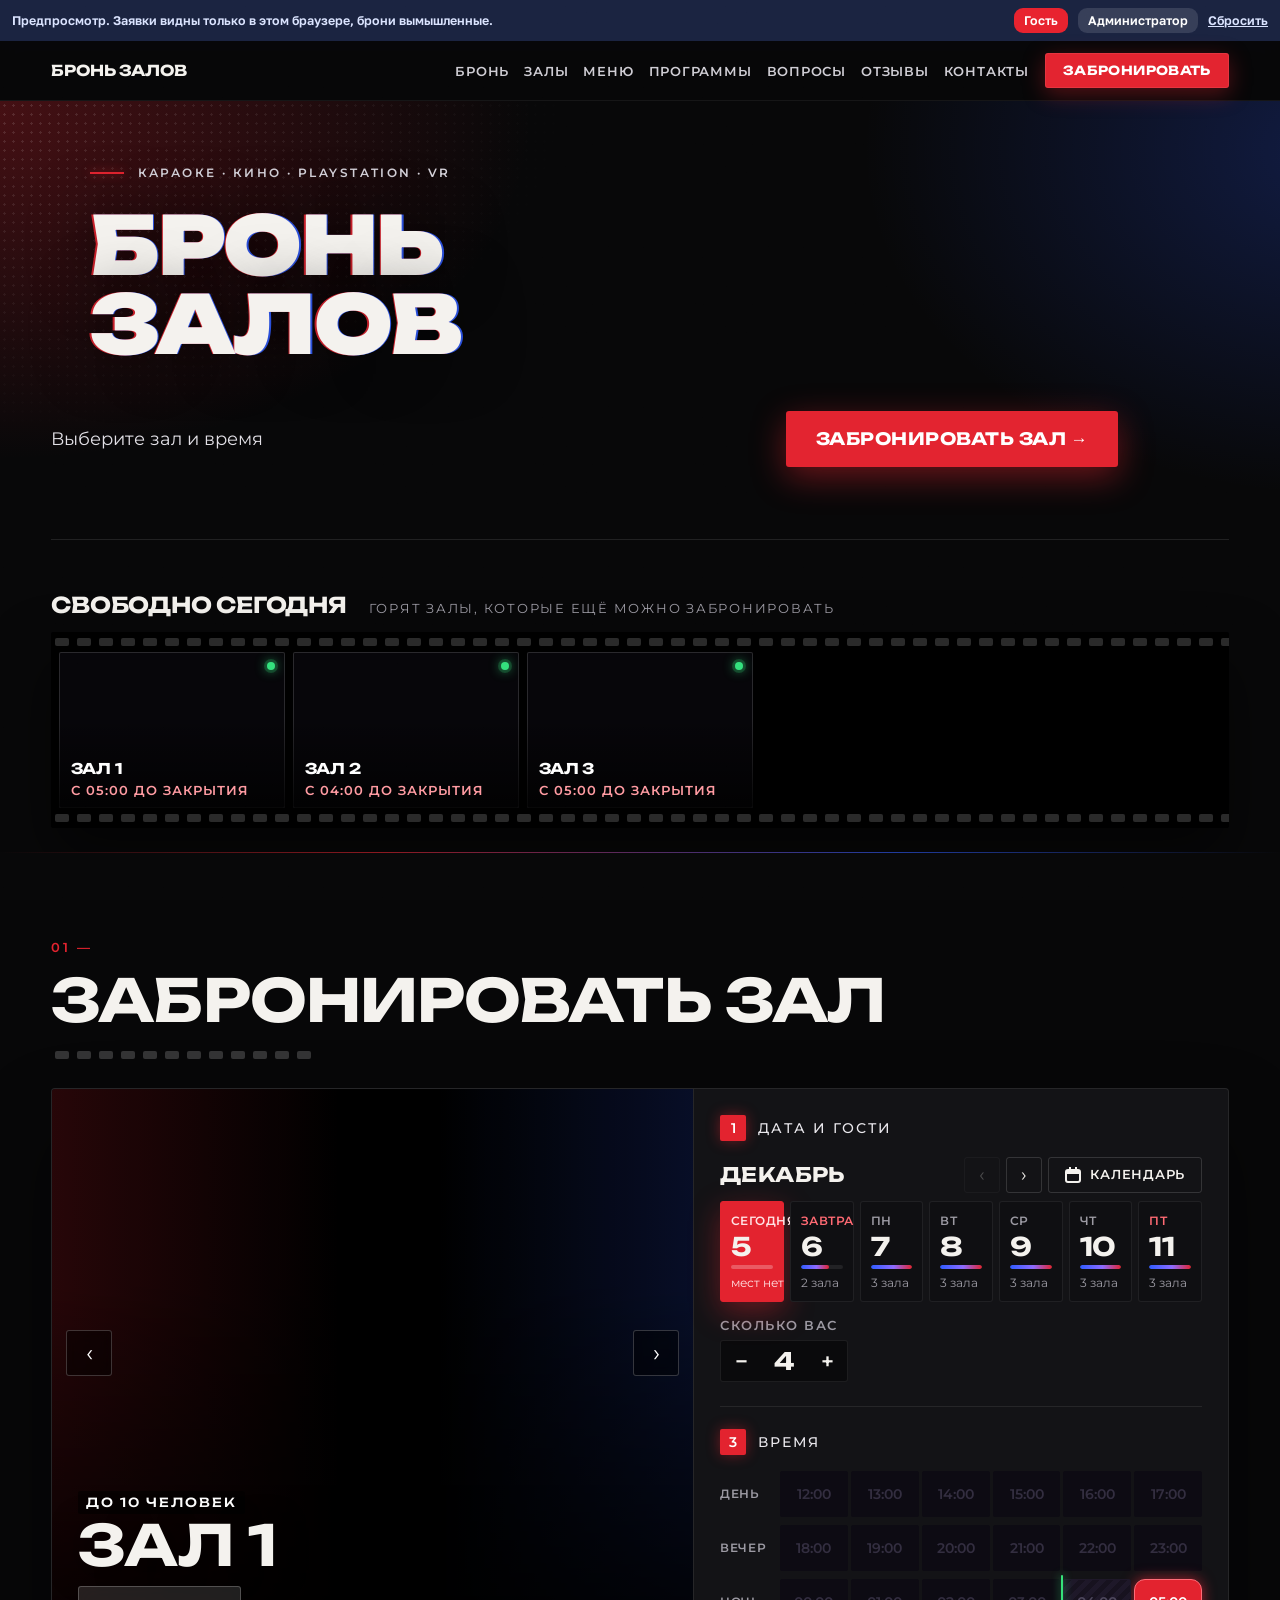
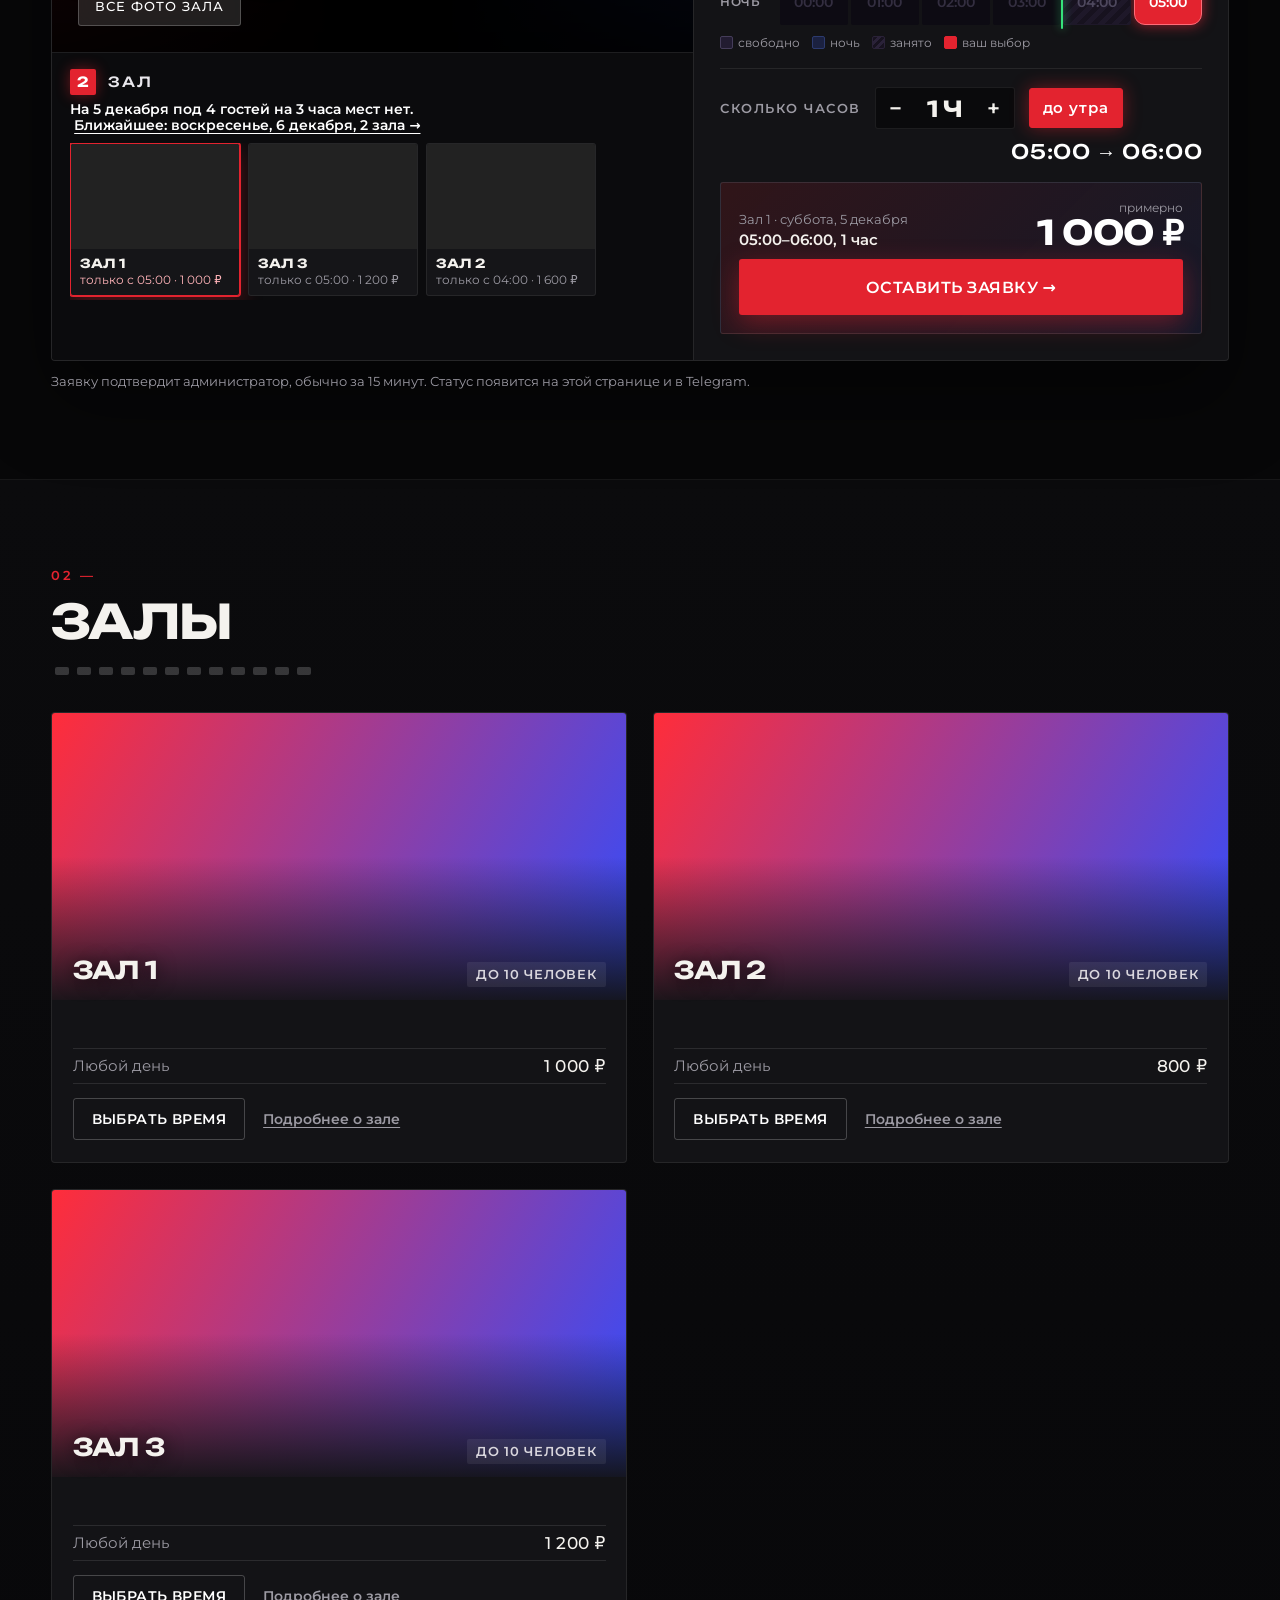
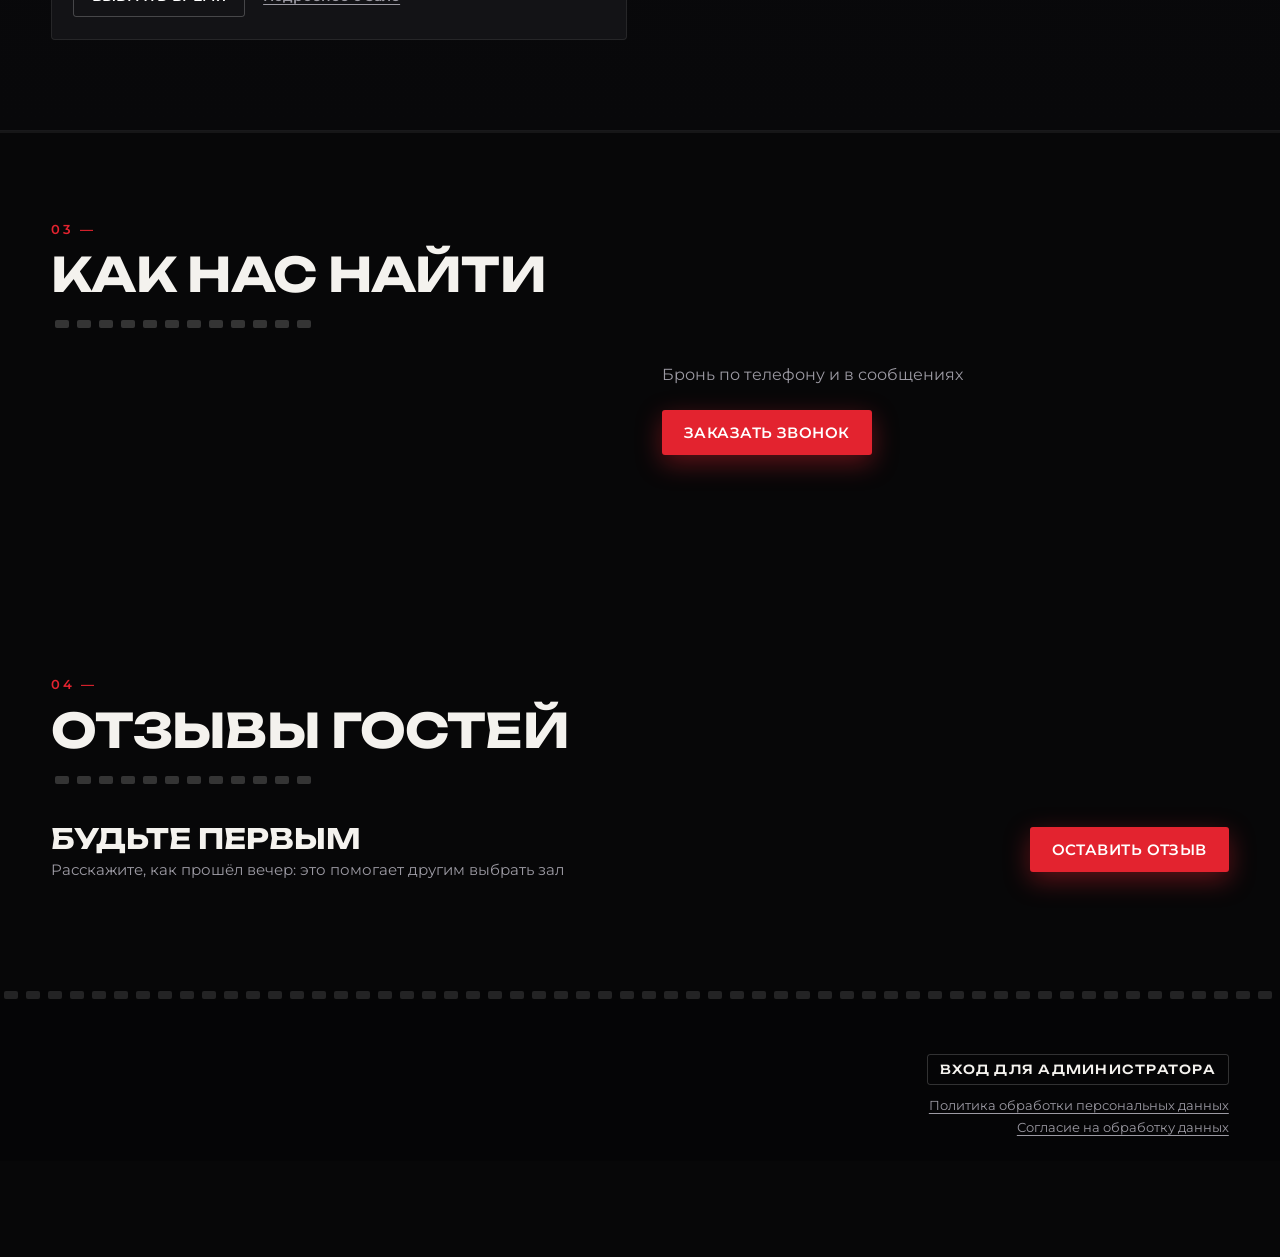
==== commit 3da3ffbd: "Обновление предпросмотра Co-Authored-By: Claude Opus 5.5 <noreply@anthropic.com>" ====
--- a/index.html
+++ b/index.html
@@ -13,11 +13,12 @@
 
 <link rel="icon" href="favicon-32.png" sizes="32x32" type="image/png">
 
-<link rel="preload" href="fonts/oswald-700-cyrillic.woff2" as="font" type="font/woff2" crossorigin>
+<link rel="preload" href="fonts/unbounded-900-cyrillic.woff2" as="font" type="font/woff2" crossorigin>
 <script src="demo-api.js"></script>
-<link rel="stylesheet" href="app.css?v=43">
-<link rel="stylesheet" href="site.css?v=43">
-<link rel="stylesheet" href="theme.css?v=43">
+<link rel="stylesheet" href="app.css?v=44">
+<link rel="stylesheet" href="site.css?v=44">
+<link rel="stylesheet" href="theme.css?v=44">
+<link rel="stylesheet" href="brand.css?v=44">
 <script src="pricing.js?v=43" defer></script>
 <script src="guest.js?v=43" defer></script>
 </head>
@@ -30,7 +31,9 @@
     <nav aria-label="Разделы"><a href="#book">Бронь</a><a href="#halls">Залы</a><a href="#menu">Меню</a><a href="#programs">Программы</a><a href="#faq">Вопросы</a><a href="#reviews">Отзывы</a><a href="#contacts">Контакты</a></nav>
     <a class="toptel" id="topTel" data-hit="click:tel"></a>
     <a class="topbook" href="#book">Забронировать</a>
+    <button type="button" class="burger" id="burger" aria-label="Меню" aria-expanded="false" aria-controls="mnav"><i></i><i></i><i></i></button>
   </header>
+  <div class="mnav" id="mnav" hidden><nav aria-label="Разделы сайта"><a href="#book">Бронь</a><a href="#halls">Залы</a><a href="#menu">Меню</a><a href="#programs">Программы</a><a href="#faq">Вопросы</a><a href="#reviews">Отзывы</a><a href="#contacts">Контакты</a></nav><a class="mtel" id="mTel" data-hit="click:tel"></a><a class="mbook" href="#book">Забронировать зал</a></div>
 
   <main>
     <section class="hero" id="top">
--- a/theme.css
+++ b/theme.css
@@ -616,3 +616,33 @@
 .pent.flash{animation:mflash 1.2s ease-out}
 @media (max-width:600px){ .ppin{width:32px;height:32px;margin:-16px 0 0 -16px} .ppin b{font-size:15px} .ppop{width:160px} }
 .pbld .ppop img{position:static;inset:auto;width:100%;height:auto;aspect-ratio:4/3;border-radius:0}
+
+/* 19.11 Мобильная версия (Артём: «обновить мобильную версию»): меню-бургер, кнопки не меньше 44 px, подписи не мельче 12 px */
+.burger,.mnav{display:none}
+@media (max-width:1100px){
+  .burger{display:inline-flex;flex-direction:column;justify-content:center;gap:5px;width:44px;height:44px;padding:0 11px;margin-left:4px;border:1px solid rgba(255,255,255,.16);border-radius:3px;background:transparent;flex:none}
+  .burger i{display:block;height:2px;background:var(--paper);border-radius:1px;transition:transform .2s,opacity .2s}
+  body.menuopen .burger i:nth-child(1){transform:translateY(7px) rotate(45deg)}
+  body.menuopen .burger i:nth-child(2){opacity:0}
+  body.menuopen .burger i:nth-child(3){transform:translateY(-7px) rotate(-45deg)}
+  .mnav:not([hidden]){display:flex;flex-direction:column;position:fixed;inset:0;z-index:24;padding:calc(76px + 18px) var(--page) 28px;background:rgba(8,8,10,.97);backdrop-filter:blur(8px);-webkit-backdrop-filter:blur(8px);overflow-y:auto;animation:mnin .22s ease-out}
+  .mnav nav{display:flex;flex-direction:column}
+  .mnav nav a{font-family:var(--disp);font-weight:700;text-transform:uppercase;font-size:30px;line-height:1;letter-spacing:.01em;text-decoration:none;padding:14px 0;border-bottom:1px solid rgba(255,255,255,.08);color:var(--paper)}
+  .mnav nav a:active{color:var(--neon-r)}
+  .mnav .mtel{margin-top:22px;font-family:var(--disp);font-weight:700;font-size:24px;text-decoration:none;color:var(--paper)}
+  .mnav .mbook{margin-top:18px;display:flex;align-items:center;justify-content:center;min-height:54px;background:var(--neon-r);color:#fff;text-decoration:none;font-family:var(--disp);font-weight:700;text-transform:uppercase;letter-spacing:.06em;font-size:17px;border-radius:3px}
+  body.menuopen{overflow:hidden}
+  body.menuopen .bar{display:none!important}
+}
+@keyframes mnin{from{opacity:0;transform:translateY(-8px)}to{opacity:1;transform:none}}
+@media (max-width:760px){
+  #days .day i{font-size:11.5px;letter-spacing:.04em}
+  .dparr,.cside .dparr{width:44px;height:44px}
+  .dpcal,.cside .dpcal{height:44px}
+  .pkcells .sl,.picker .pkcells .sl{height:46px;font-size:13.5px}
+  .hst i{font-size:12.5px}
+  .durrow button{min-width:44px;min-height:44px}
+  .carr,.hdnav{min-width:44px;min-height:44px}
+  #days .day i{letter-spacing:0}
+}
+@media (prefers-reduced-motion:reduce){.mnav:not([hidden]){animation:none}}
--- a/brand.css
+++ b/brand.css
@@ -0,0 +1,75 @@
+/* 19.11 Фирменная типографика (Артём: «что с текстом? проработай типографику и дизайн», «и шрифт у них такой фирменный» — обложка ВК и карточки залов).
+   Заголовки — широкий гротеск Unbounded (как «БРОНЬ ЗАЛОВ» на обложке), текст и мелкие подписи — Montserrat (как «караоке · игры PS 5 · вкусная еда»).
+   Слой поверх theme.css: логика и разметка не тронуты. Узкий Oswald больше не используется. */
+@font-face{font-family:'Montserrat';font-weight:400;font-display:swap;src:url(fonts/montserrat-400-cyrillic.woff2) format('woff2');unicode-range:U+0301,U+0400-045F,U+0490-0491,U+04B0-04B1,U+2116}
+@font-face{font-family:'Montserrat';font-weight:400;font-display:swap;src:url(fonts/montserrat-400-latin.woff2) format('woff2');unicode-range:U+0000-00FF,U+2000-206F,U+20AC,U+20BD,U+2212}
+@font-face{font-family:'Montserrat';font-weight:500;font-display:swap;src:url(fonts/montserrat-500-cyrillic.woff2) format('woff2');unicode-range:U+0301,U+0400-045F,U+0490-0491,U+04B0-04B1,U+2116}
+@font-face{font-family:'Montserrat';font-weight:500;font-display:swap;src:url(fonts/montserrat-500-latin.woff2) format('woff2');unicode-range:U+0000-00FF,U+2000-206F,U+20AC,U+20BD,U+2212}
+@font-face{font-family:'Montserrat';font-weight:600;font-display:swap;src:url(fonts/montserrat-600-cyrillic.woff2) format('woff2');unicode-range:U+0301,U+0400-045F,U+0490-0491,U+04B0-04B1,U+2116}
+@font-face{font-family:'Montserrat';font-weight:600;font-display:swap;src:url(fonts/montserrat-600-latin.woff2) format('woff2');unicode-range:U+0000-00FF,U+2000-206F,U+20AC,U+20BD,U+2212}
+@font-face{font-family:'Unbounded';font-weight:500;font-display:swap;src:url(fonts/unbounded-500-cyrillic.woff2) format('woff2');unicode-range:U+0301,U+0400-045F,U+0490-0491,U+04B0-04B1,U+2116}
+@font-face{font-family:'Unbounded';font-weight:500;font-display:swap;src:url(fonts/unbounded-500-latin.woff2) format('woff2');unicode-range:U+0000-00FF,U+2000-206F,U+20AC,U+20BD,U+2212}
+@font-face{font-family:'Unbounded';font-weight:900;font-display:swap;src:url(fonts/unbounded-900-cyrillic.woff2) format('woff2');unicode-range:U+0301,U+0400-045F,U+0490-0491,U+04B0-04B1,U+2116}
+@font-face{font-family:'Unbounded';font-weight:900;font-display:swap;src:url(fonts/unbounded-900-latin.woff2) format('woff2');unicode-range:U+0000-00FF,U+2000-206F,U+20AC,U+20BD,U+2212}
+
+:root{--disp:'Unbounded','Arial Black',sans-serif;--text:'Montserrat',system-ui,-apple-system,'Segoe UI',sans-serif}
+body.site{font-family:var(--text);font-weight:400}
+body.site :where(input,button,textarea,select,dd,dt,p,li){font-family:inherit}
+.stepl .fitsum{font-family:var(--text)}
+
+/* ---------- крупное: Unbounded, без разрядки, размеры под широкий шрифт ---------- */
+h1,.h,.wallhead h2,.hltop h3,.hcn,.pkt h3,.pkempty b,.pkprice,.facts dt,.big,.flogo,.sh h2,.ocb b,.stepper output,.logo,
+.win .wn,#days .day b,.day b,.hst b,.hdrc dd{font-family:var(--disp);font-weight:700;letter-spacing:-.01em}
+h1{font-weight:900;font-size:clamp(38px,6.3vw,108px);line-height:.98;letter-spacing:-.02em}
+.h{font-size:clamp(26px,3.7vw,58px);line-height:1.04;letter-spacing:-.015em}
+.wallhead h2{font-size:clamp(18px,1.7vw,26px)}
+.hltop h3{font-size:clamp(20px,1.9vw,30px);line-height:1.05}
+.hcn{font-size:15px;line-height:1.15}
+.pkt h3{font-size:20px;line-height:1.1}
+.pkprice{font-size:26px}
+.big{font-size:clamp(20px,2.5vw,38px);line-height:1.08}
+.flogo{font-size:15px}
+.sh h2{font-size:18px}
+.stepper output{font-size:22px}
+#days .day b{font-size:clamp(20px,1.9vw,28px);line-height:1}
+.hst b{font-size:12.5px;line-height:1.2}
+.win .wn{font-size:clamp(13px,1.15vw,18px)}
+.hdrc dd{font-size:19px}
+.logo{font-size:15px}
+
+/* ---------- мелкие подписи и навигация: Montserrat 600, капс с умеренной разрядкой ---------- */
+.topbar nav a,.kicker,.pl,.cap,.badge,.chip,.hccap,.hcph .rec,.hdcount,.hdkick,.hdl,.dpcal,#days .day i,.pkl,.win .wt,.fadmin,.block .h::before{font-family:var(--text);font-weight:600}
+.topbar nav a{font-size:13px;letter-spacing:.06em}
+.kicker{font-size:clamp(12px,.95vw,14px);letter-spacing:.2em}
+.pl{font-size:12.5px;letter-spacing:.12em}
+.block .h::before{font-size:13px;letter-spacing:.2em}
+.cap{font-size:12.5px;letter-spacing:.06em}
+.badge{font-size:12px;letter-spacing:.06em}
+.dpcal{font-size:12.5px;letter-spacing:.06em}
+#days .day i{font-size:11.5px;letter-spacing:.04em}
+.hdkick,.hdl{letter-spacing:.12em}
+.toptel{font-family:var(--disp);font-weight:500;font-size:15px;letter-spacing:0}
+
+/* кнопки: Unbounded 700, капс, плотнее */
+.topbook,.cta,.cta2,.pick,.pkgo,.take,.btn,.bar .btn,.sheet .btn,.hdgo,.mbook{font-family:var(--disp);font-weight:700;letter-spacing:.03em}
+.topbook{font-size:12.5px}
+
+/* ---------- цифры под первым экраном ---------- */
+.facts{gap:0;border-top:1px solid var(--rule)}
+.facts div{position:relative;padding:22px 22px 4px 0;margin-right:22px}
+.facts div::before{content:'';position:absolute;left:0;top:-1px;width:36px;height:2px;background:var(--neon-r);box-shadow:0 0 12px var(--red-glow)}
+.facts div:nth-child(even)::before{background:var(--neon-b);box-shadow:0 0 12px var(--blue-glow)}
+.facts dt{font-size:clamp(22px,2.15vw,36px);line-height:1;white-space:nowrap}
+.facts dd{margin-top:10px;font-family:var(--text);font-weight:500;font-size:15px;line-height:1.35;text-transform:none;letter-spacing:0;color:rgba(244,242,238,.68);max-width:24ch}
+.facts dd::first-letter{text-transform:uppercase}
+@media (max-width:760px){
+  .facts div{padding:16px 12px 14px 0;margin-right:0}
+  .facts dt{font-size:clamp(17px,5vw,22px)}
+  .facts dd{font-size:13.5px;margin-top:6px}
+  .mnav nav a{font-size:22px;letter-spacing:-.01em}
+  .mnav .mtel{font-size:20px}
+  .mnav .mbook{font-size:14px}
+}
+
+/* текст абзацев: чуть свободнее для Montserrat */
+.herosub p{line-height:1.5}
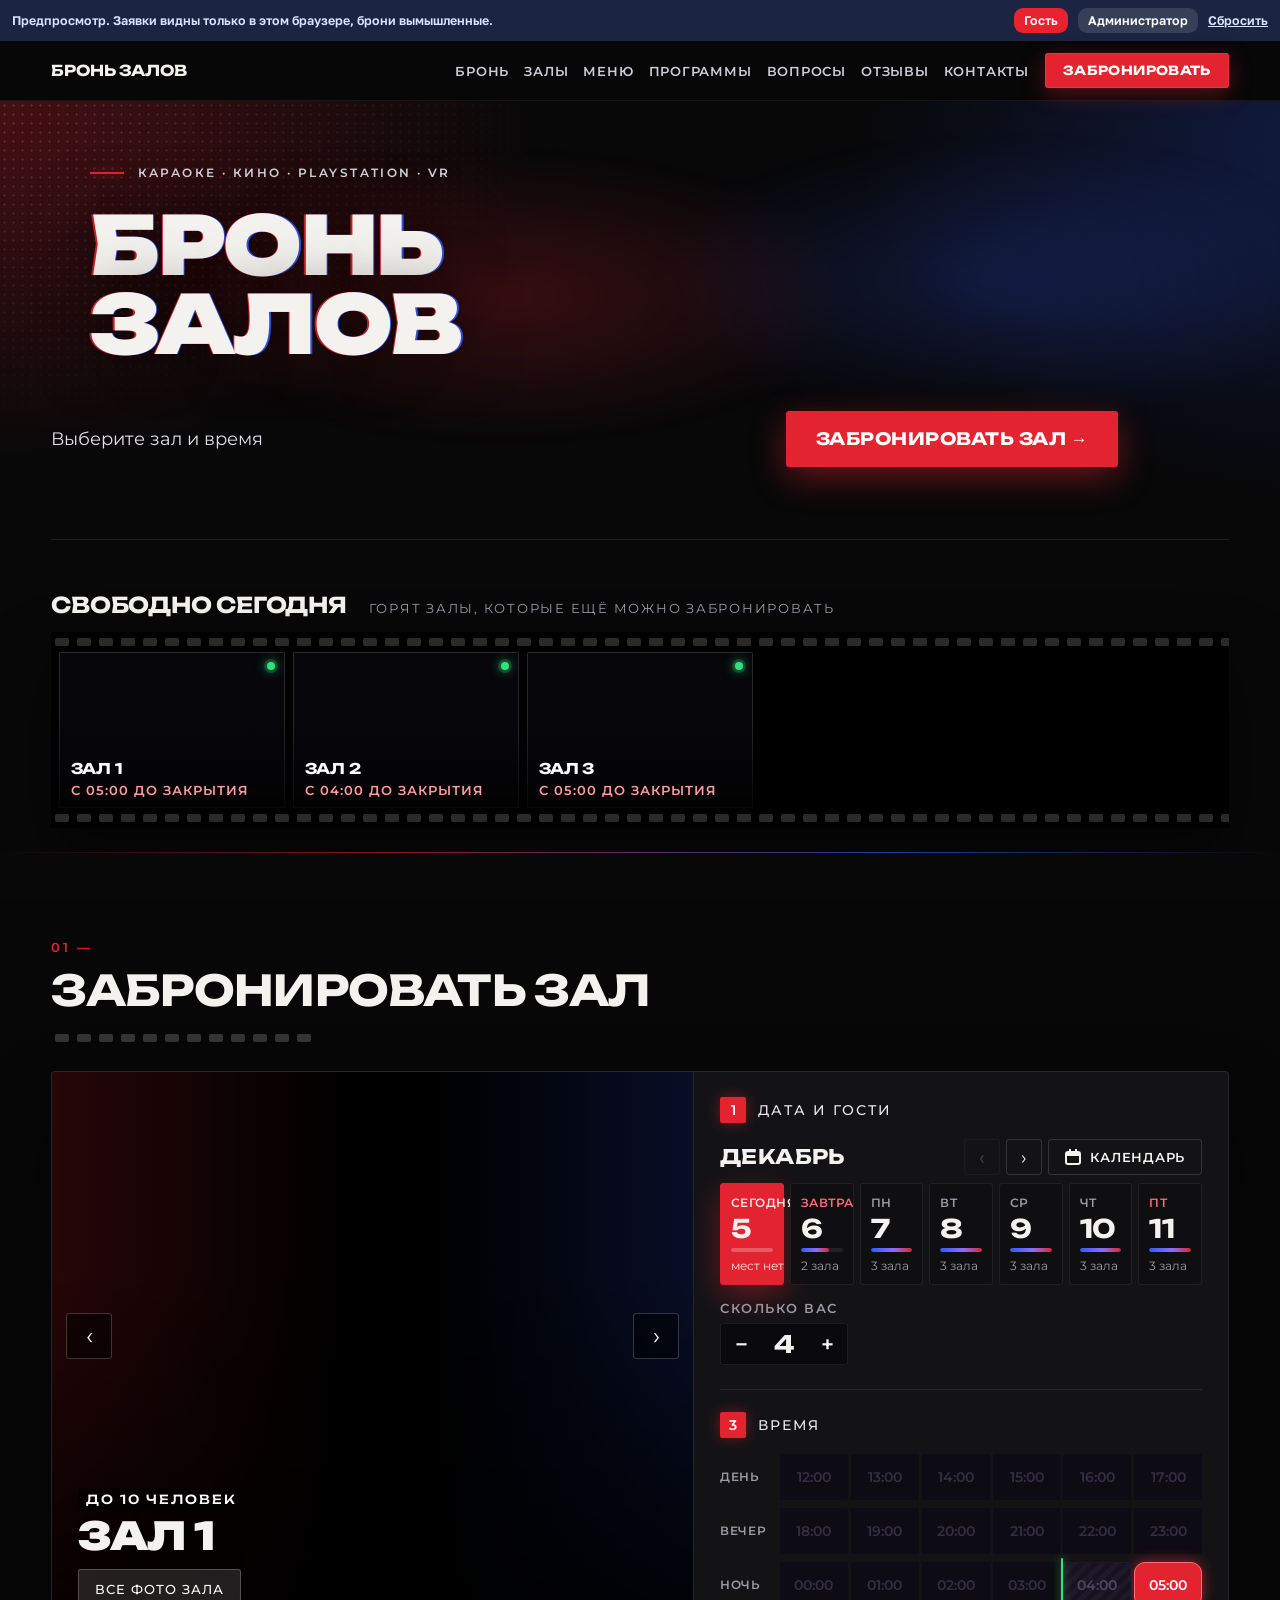
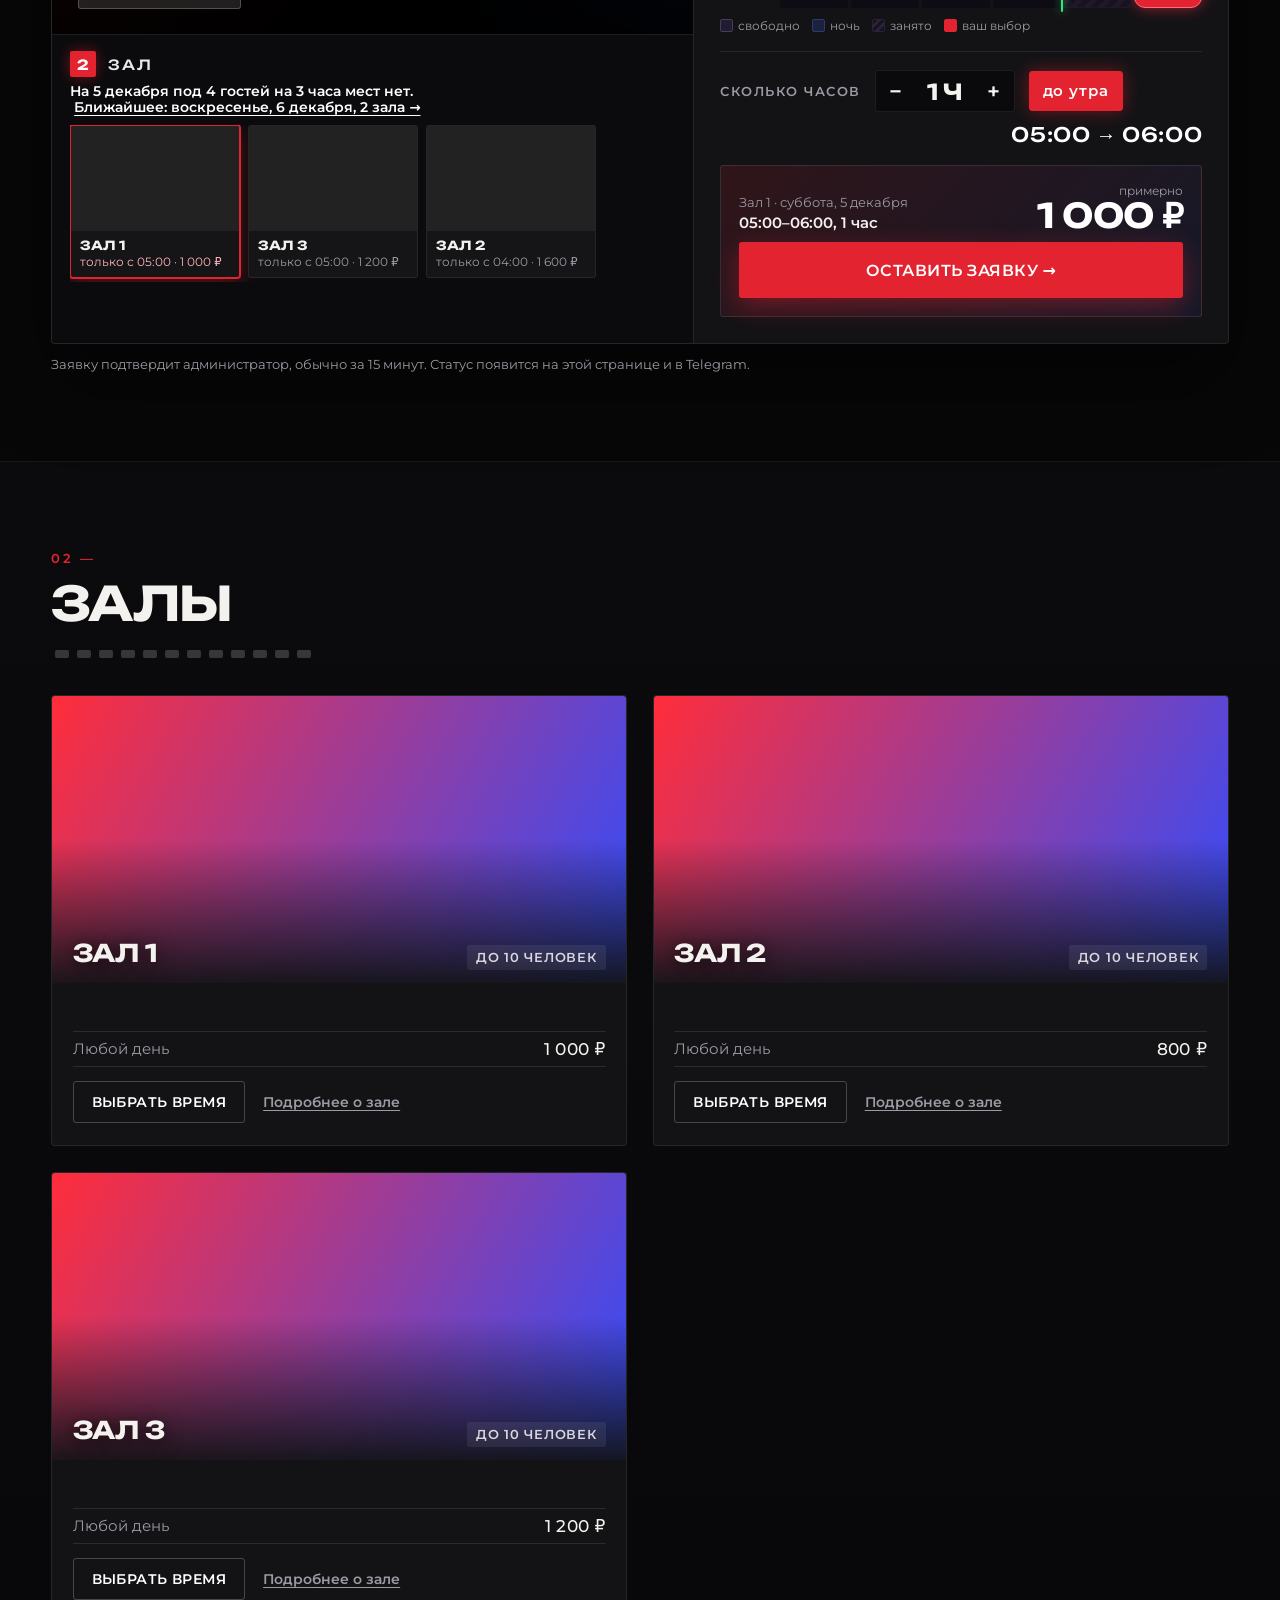
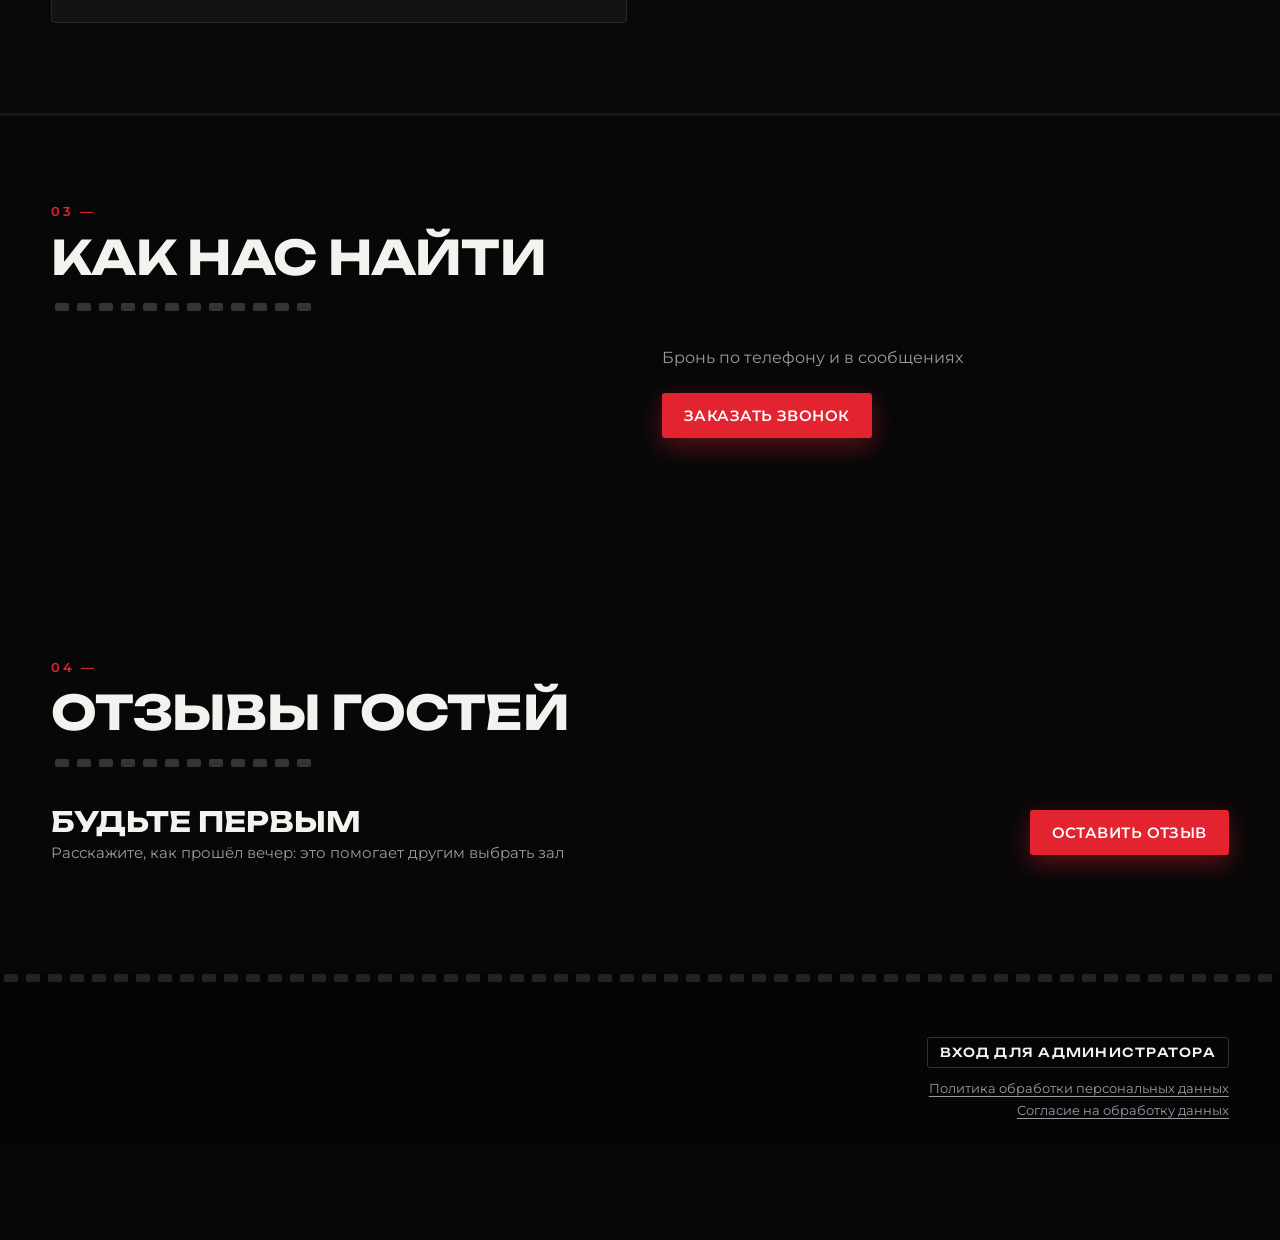
==== commit db2dcdb5: "Обновление предпросмотра Co-Authored-By: Claude Opus 5.5 <noreply@anthropic.com>" ====
--- a/index.html
+++ b/index.html
@@ -42,6 +42,7 @@
         <img class="herologo" src="brand/logo-320.png" alt="" width="230" height="213">
         <p class="kicker">Караоке · кино · PlayStation · VR</p>
         <h1 id="name"></h1>
+        <ul class="htags" id="hTags" aria-label="Что есть в залах"></ul>
         <div class="herosub"><p id="lead"></p><a class="cta" href="#book">Забронировать зал</a><a class="yrate" id="yRate" target="_blank" rel="noopener" data-hit="click:reviews" hidden></a></div>
         <dl class="facts" id="facts"></dl>
       </div>
--- a/brand.css
+++ b/brand.css
@@ -73,3 +73,36 @@
 
 /* текст абзацев: чуть свободнее для Montserrat */
 .herosub p{line-height:1.5}
+
+/* телефон: широкий шрифт требует отдельных размеров */
+@media (max-width:520px){ .logo{font-size:0} }
+@media (max-width:760px){
+  .h{font-size:clamp(22px,7.2vw,32px);overflow-wrap:anywhere}
+  .hltop h3{font-size:clamp(18px,6vw,24px)}
+  .pkt h3{font-size:18px}
+  .kicker{letter-spacing:.12em;font-size:11.5px}
+  #days .day i{text-transform:none;font-size:11px;letter-spacing:0}
+  #days .day b{font-size:clamp(17px,5vw,22px)}
+  .big{font-size:clamp(18px,5.6vw,26px)}
+  .wallhead h2{font-size:17px}
+}
+/* заголовки внутри блоков с собственными размерами в theme.css */
+.book .h{font-size:clamp(26px,3.3vw,50px)}
+.cinfo h3{font-family:var(--disp);font-weight:900;letter-spacing:-.02em;font-size:clamp(26px,3vw,48px);line-height:.98}
+@media (max-width:760px){
+  .book .h{font-size:clamp(22px,7vw,30px)}
+  .cinfo h3{font-size:clamp(22px,7vw,30px)}
+}
+
+/* 19.11 Первый экран как обложка ВК: под названием полупрозрачные плашки «караоке · игры PS5 · вкусная еда», за текстом красно-синий раскол */
+.htags{grid-column:2;display:flex;flex-wrap:wrap;gap:10px;list-style:none;margin:clamp(14px,1.6vw,22px) 0 0;padding:0}
+.htags li{padding:9px 18px;border-radius:10px;background:rgba(255,255,255,.08);border:1px solid rgba(255,255,255,.18);backdrop-filter:blur(8px);-webkit-backdrop-filter:blur(8px);font-family:var(--text);font-weight:500;font-size:clamp(14px,1.15vw,17px);color:#f1eef3;box-shadow:0 6px 24px rgba(0,0,0,.25)}
+.htags li:nth-child(odd){border-color:rgba(227,35,47,.45)}
+.htags li:nth-child(even){border-color:rgba(47,92,255,.5)}
+.herotext{position:relative}
+.herotext::after{content:'';position:absolute;z-index:-1;pointer-events:none;left:10%;right:-5%;top:-10%;bottom:20%;
+  background:radial-gradient(45% 60% at 30% 50%,rgba(227,35,47,.22),transparent 70%),radial-gradient(45% 60% at 75% 45%,rgba(47,92,255,.2),transparent 70%);filter:blur(10px)}
+@media (max-width:760px){
+  .htags{grid-column:1;gap:8px;margin-top:12px}
+  .htags li{padding:7px 13px;font-size:13.5px;border-radius:8px}
+}
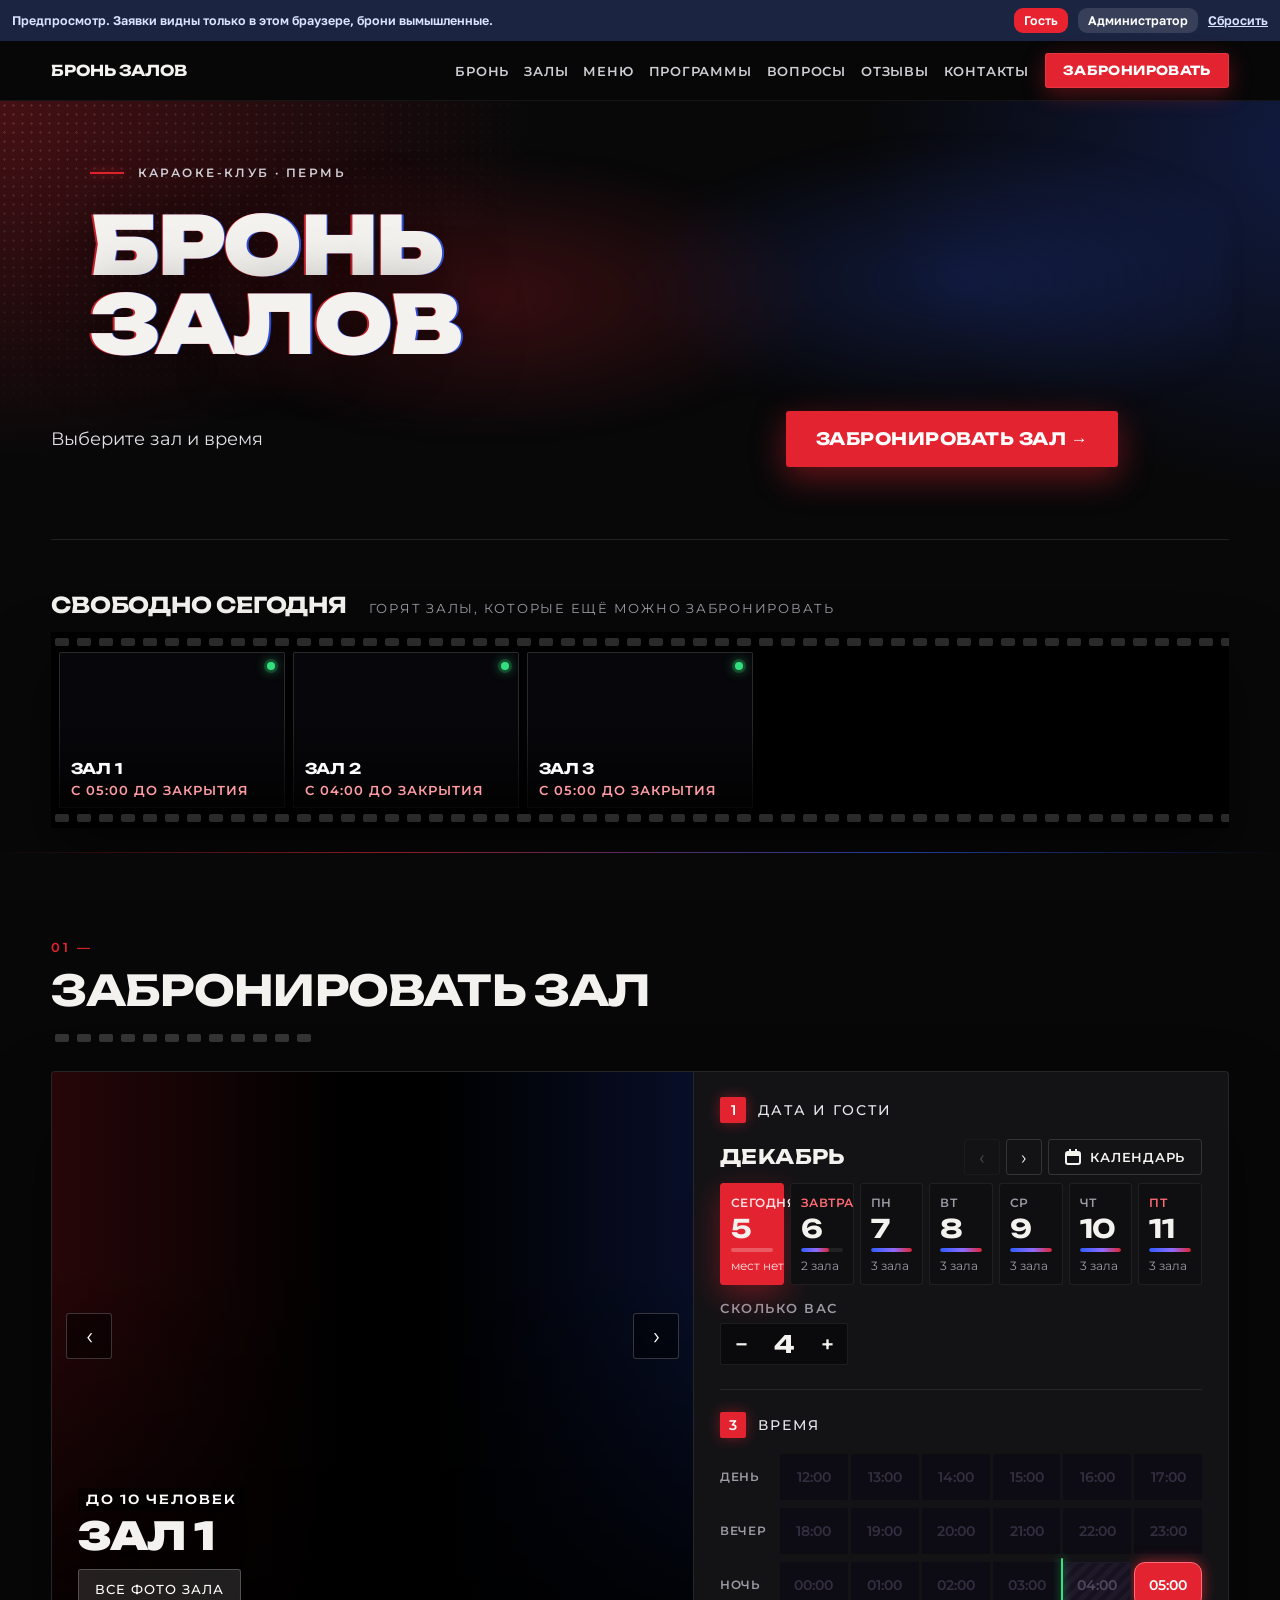
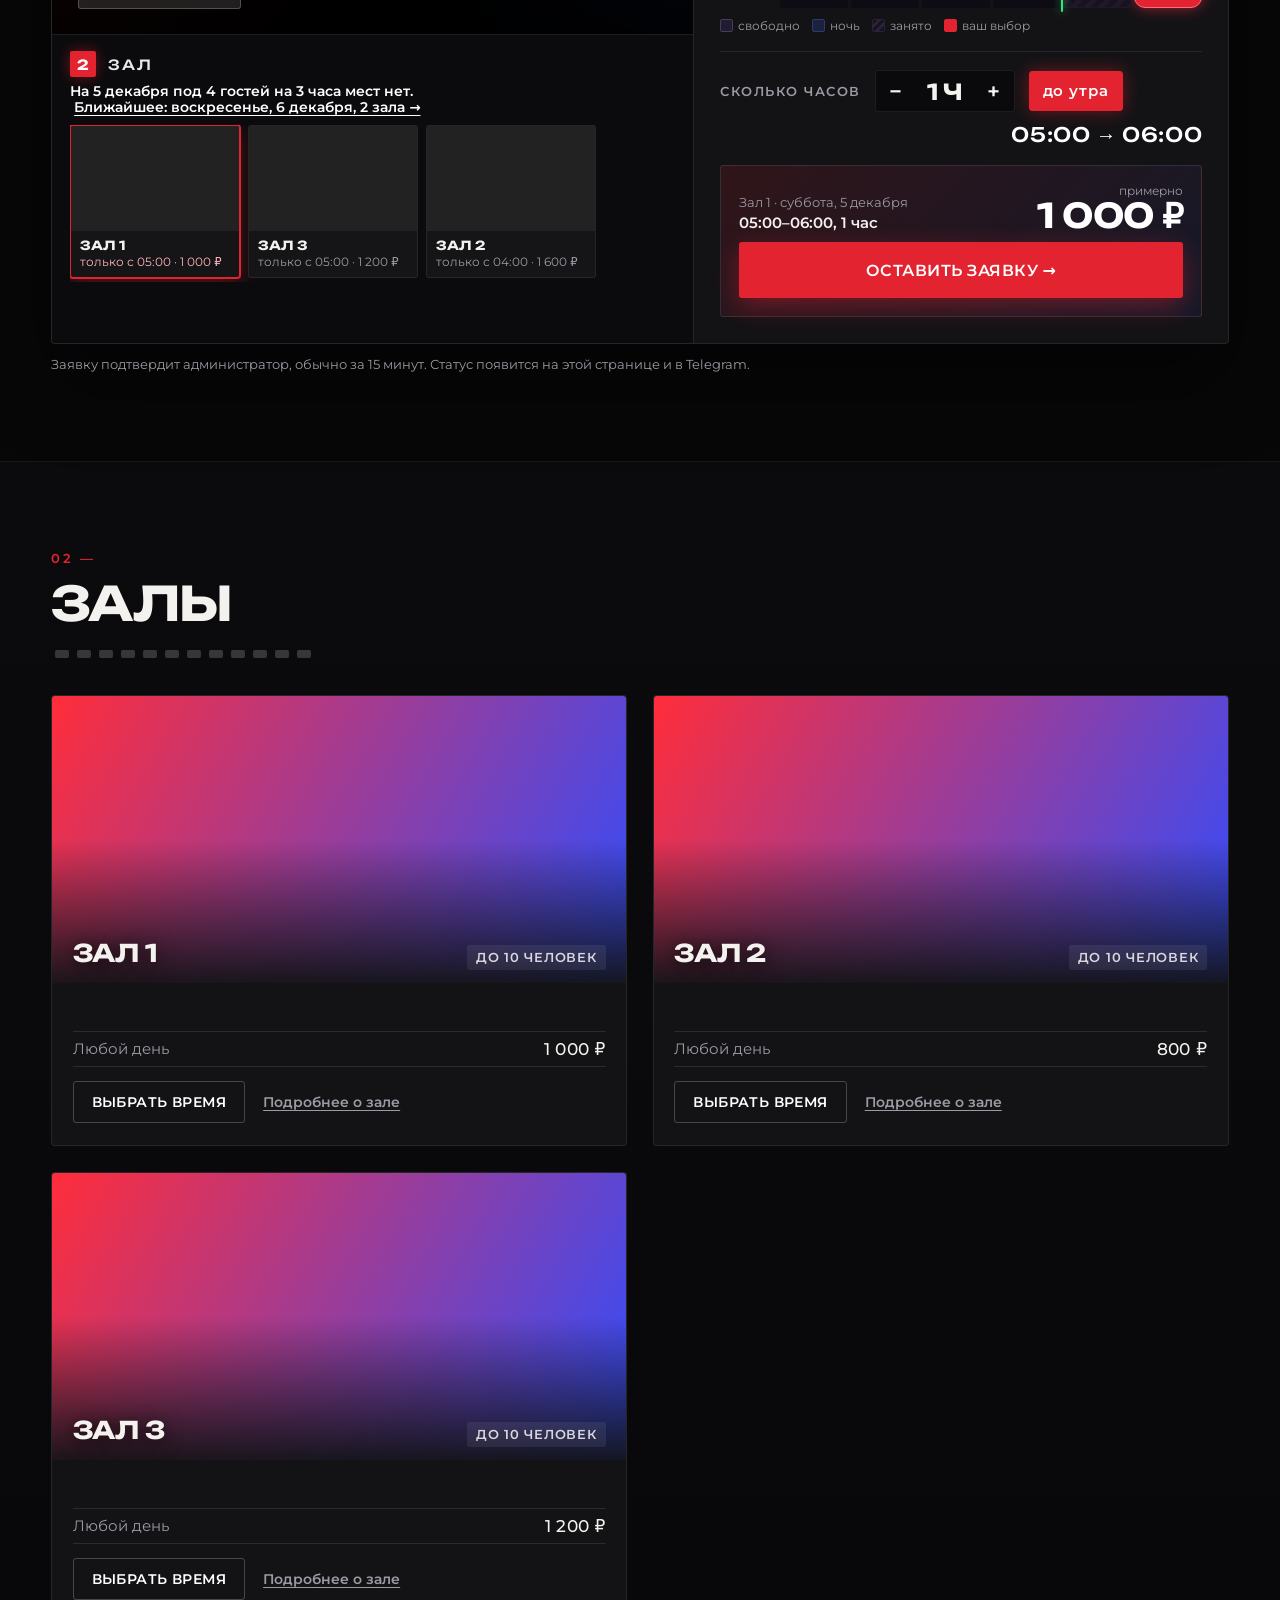
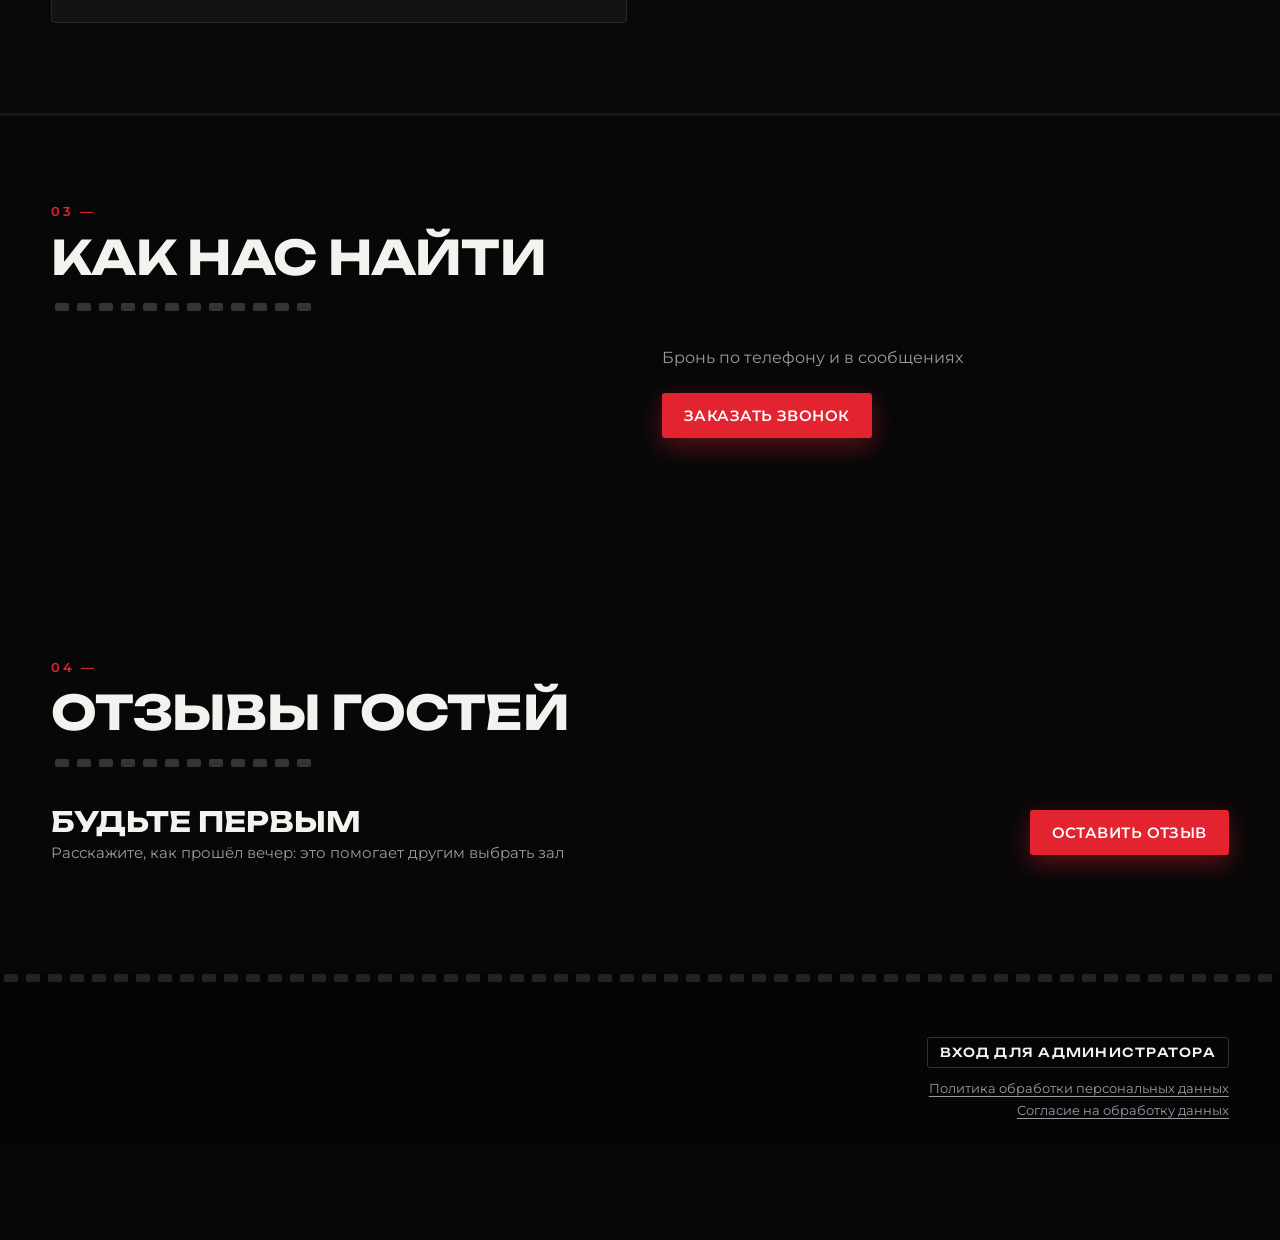
==== commit 74ad0b3e: "Обновление предпросмотра Co-Authored-By: Claude Opus 5.5 <noreply@anthropic.com>" ====
--- a/index.html
+++ b/index.html
@@ -40,7 +40,7 @@
       <div class="herotext">
         <div class="herobg" id="heroBg" aria-hidden="true"></div>
         <img class="herologo" src="brand/logo-320.png" alt="" width="230" height="213">
-        <p class="kicker">Караоке · кино · PlayStation · VR</p>
+        <p class="kicker">Караоке-клуб · Пермь</p>
         <h1 id="name"></h1>
         <ul class="htags" id="hTags" aria-label="Что есть в залах"></ul>
         <div class="herosub"><p id="lead"></p><a class="cta" href="#book">Забронировать зал</a><a class="yrate" id="yRate" target="_blank" rel="noopener" data-hit="click:reviews" hidden></a></div>
--- a/brand.css
+++ b/brand.css
@@ -100,7 +100,7 @@
 .htags li:nth-child(odd){border-color:rgba(227,35,47,.45)}
 .htags li:nth-child(even){border-color:rgba(47,92,255,.5)}
 .herotext{position:relative}
-.herotext::after{content:'';position:absolute;z-index:-1;pointer-events:none;left:10%;right:-5%;top:-10%;bottom:20%;
+.herotext::after{content:'';position:absolute;z-index:-1;pointer-events:none;left:10%;right:0;top:-10%;bottom:20%;
   background:radial-gradient(45% 60% at 30% 50%,rgba(227,35,47,.22),transparent 70%),radial-gradient(45% 60% at 75% 45%,rgba(47,92,255,.2),transparent 70%);filter:blur(10px)}
 @media (max-width:760px){
   .htags{grid-column:1;gap:8px;margin-top:12px}
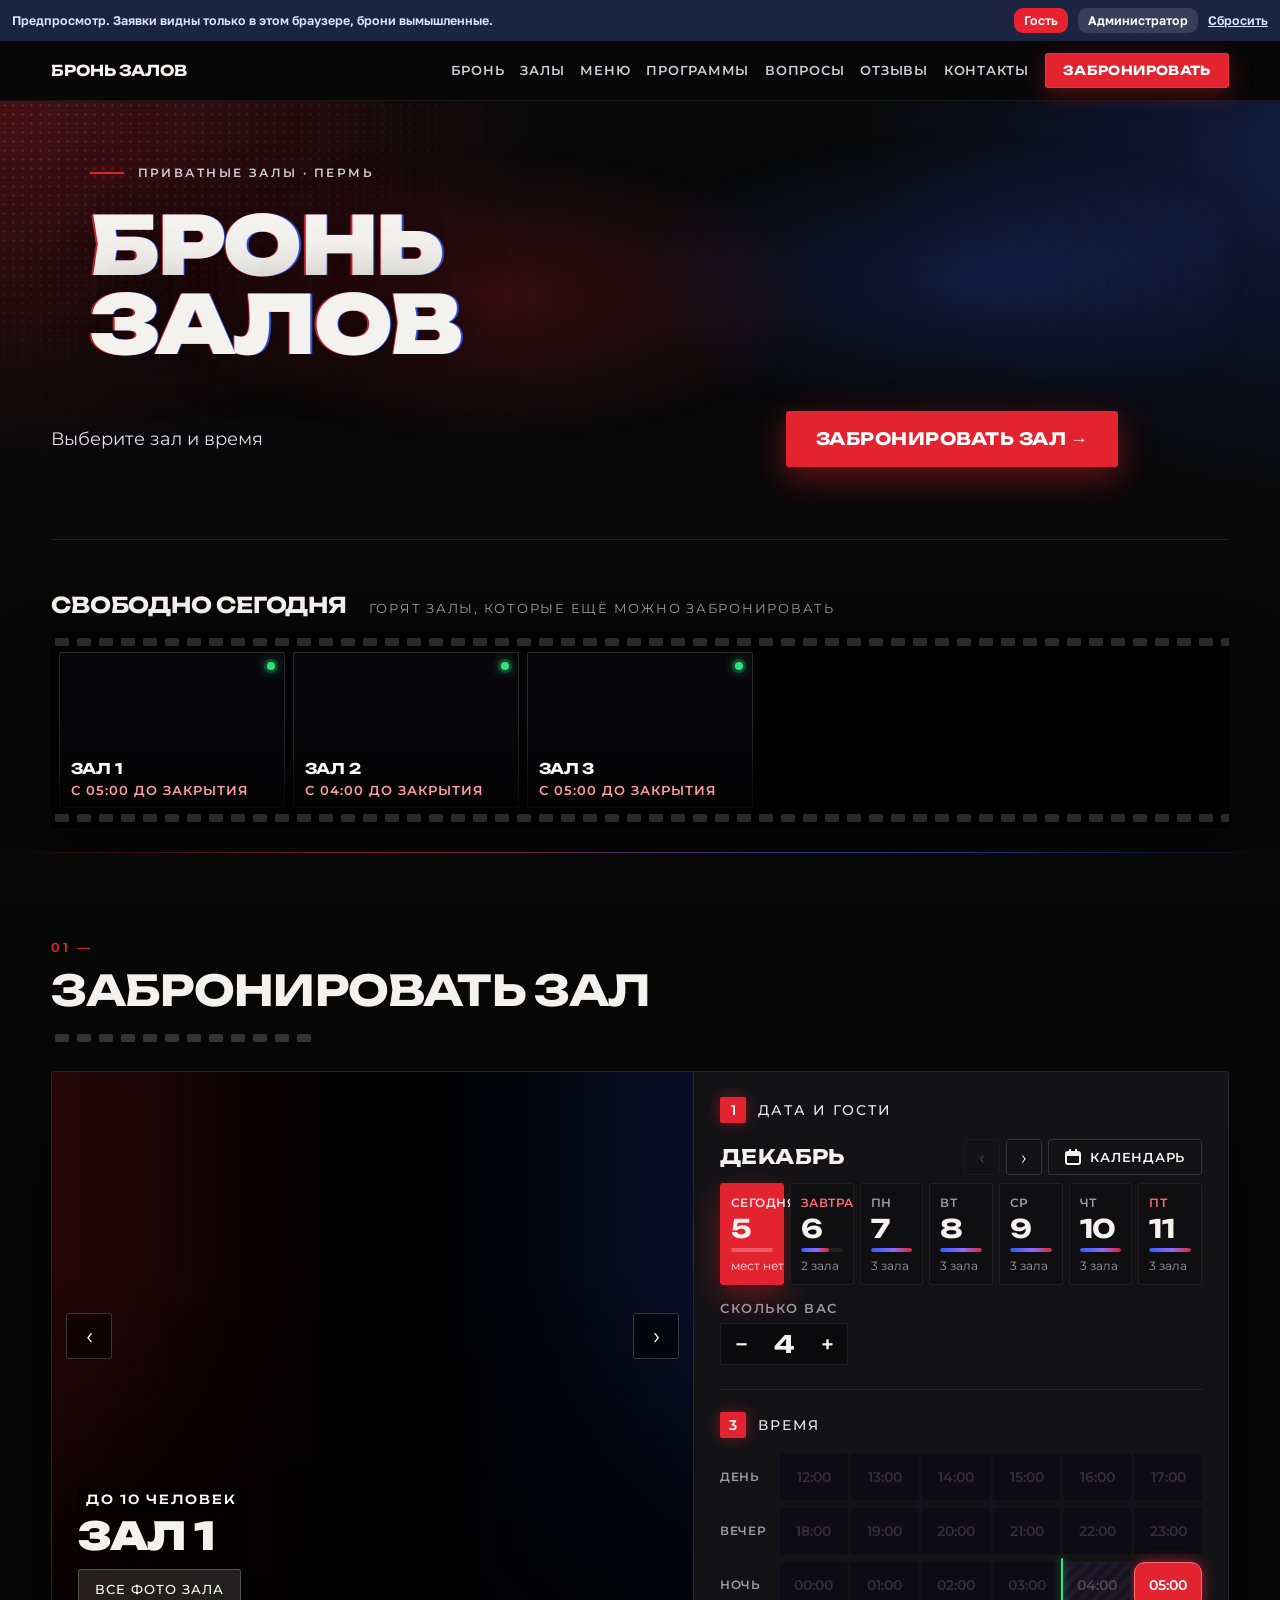
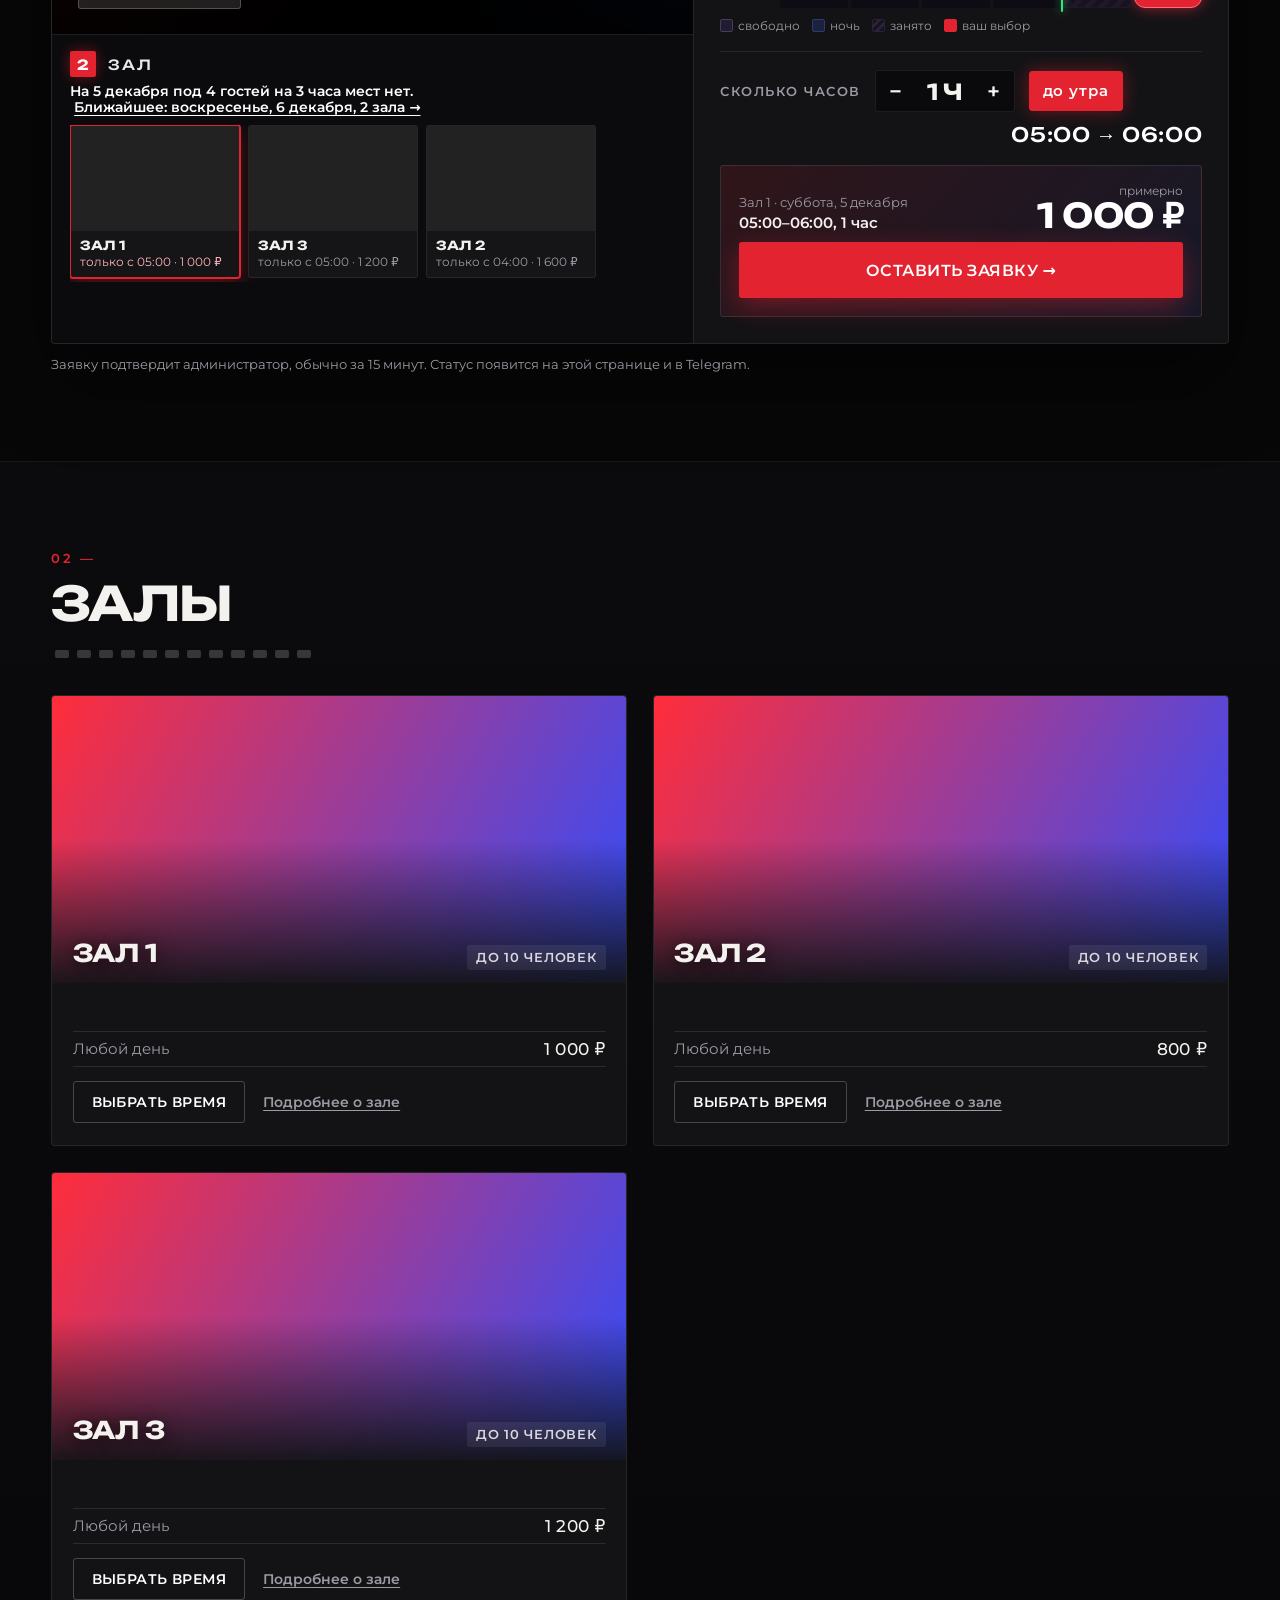
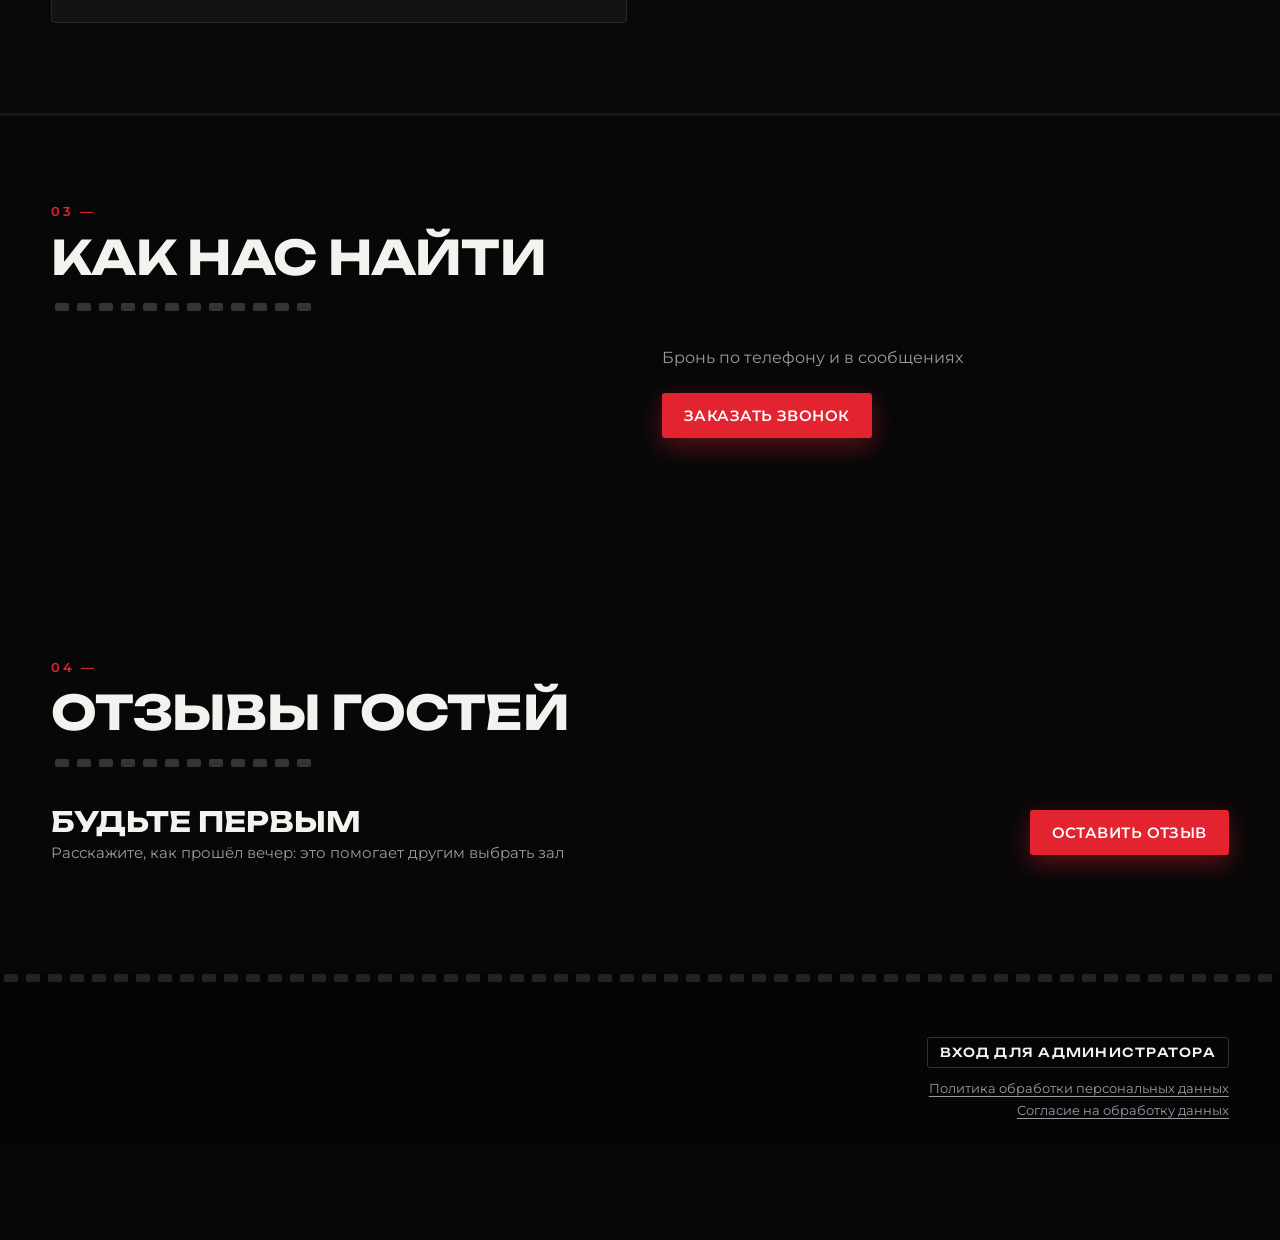
==== commit cc5765d2: "Обновление предпросмотра Co-Authored-By: Claude Opus 5.5 <noreply@anthropic.com>" ====
--- a/index.html
+++ b/index.html
@@ -9,10 +9,7 @@
 <meta property="og:title" content="Бронь залов">
 <meta property="og:description" content="Свободные часы и заявка на бронь">
 <meta property="og:type" content="website">
-
-
 <link rel="icon" href="favicon-32.png" sizes="32x32" type="image/png">
-
 <link rel="preload" href="fonts/unbounded-900-cyrillic.woff2" as="font" type="font/woff2" crossorigin>
 <script src="demo-api.js"></script>
 <link rel="stylesheet" href="app.css?v=44">
@@ -40,7 +37,7 @@
       <div class="herotext">
         <div class="herobg" id="heroBg" aria-hidden="true"></div>
         <img class="herologo" src="brand/logo-320.png" alt="" width="230" height="213">
-        <p class="kicker">Караоке-клуб · Пермь</p>
+        <p class="kicker">Приватные залы · Пермь</p>
         <h1 id="name"></h1>
         <ul class="htags" id="hTags" aria-label="Что есть в залах"></ul>
         <div class="herosub"><p id="lead"></p><a class="cta" href="#book">Забронировать зал</a><a class="yrate" id="yRate" target="_blank" rel="noopener" data-hit="click:reviews" hidden></a></div>
--- a/brand.css
+++ b/brand.css
@@ -106,3 +106,6 @@
   .htags{grid-column:1;gap:8px;margin-top:12px}
   .htags li{padding:7px 13px;font-size:13.5px;border-radius:8px}
 }
+/* шапка: широкий шрифт не влезал на 1440–1600 px */
+@media (max-width:1600px){ .topbar nav{gap:16px} .topbar nav a{font-size:12.5px} }
+@media (max-width:1440px){ .topbar .status{display:none} }
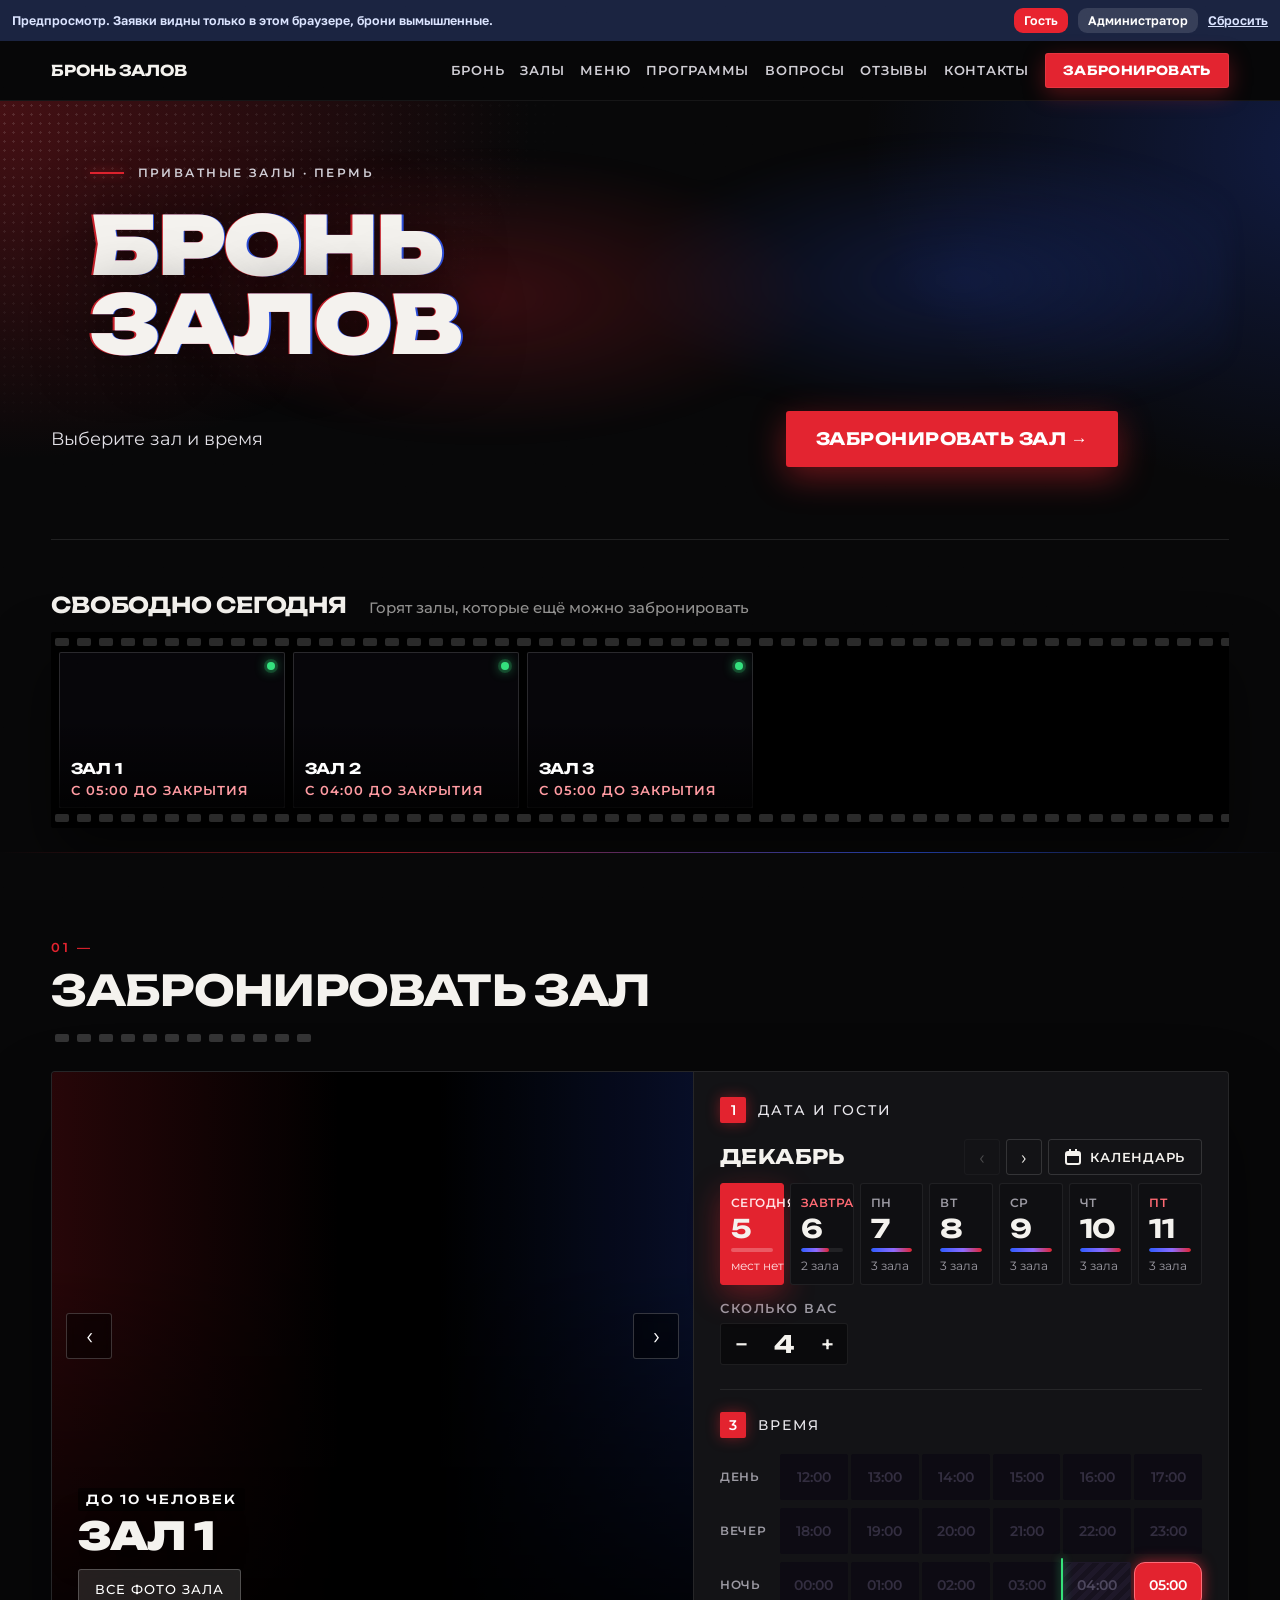
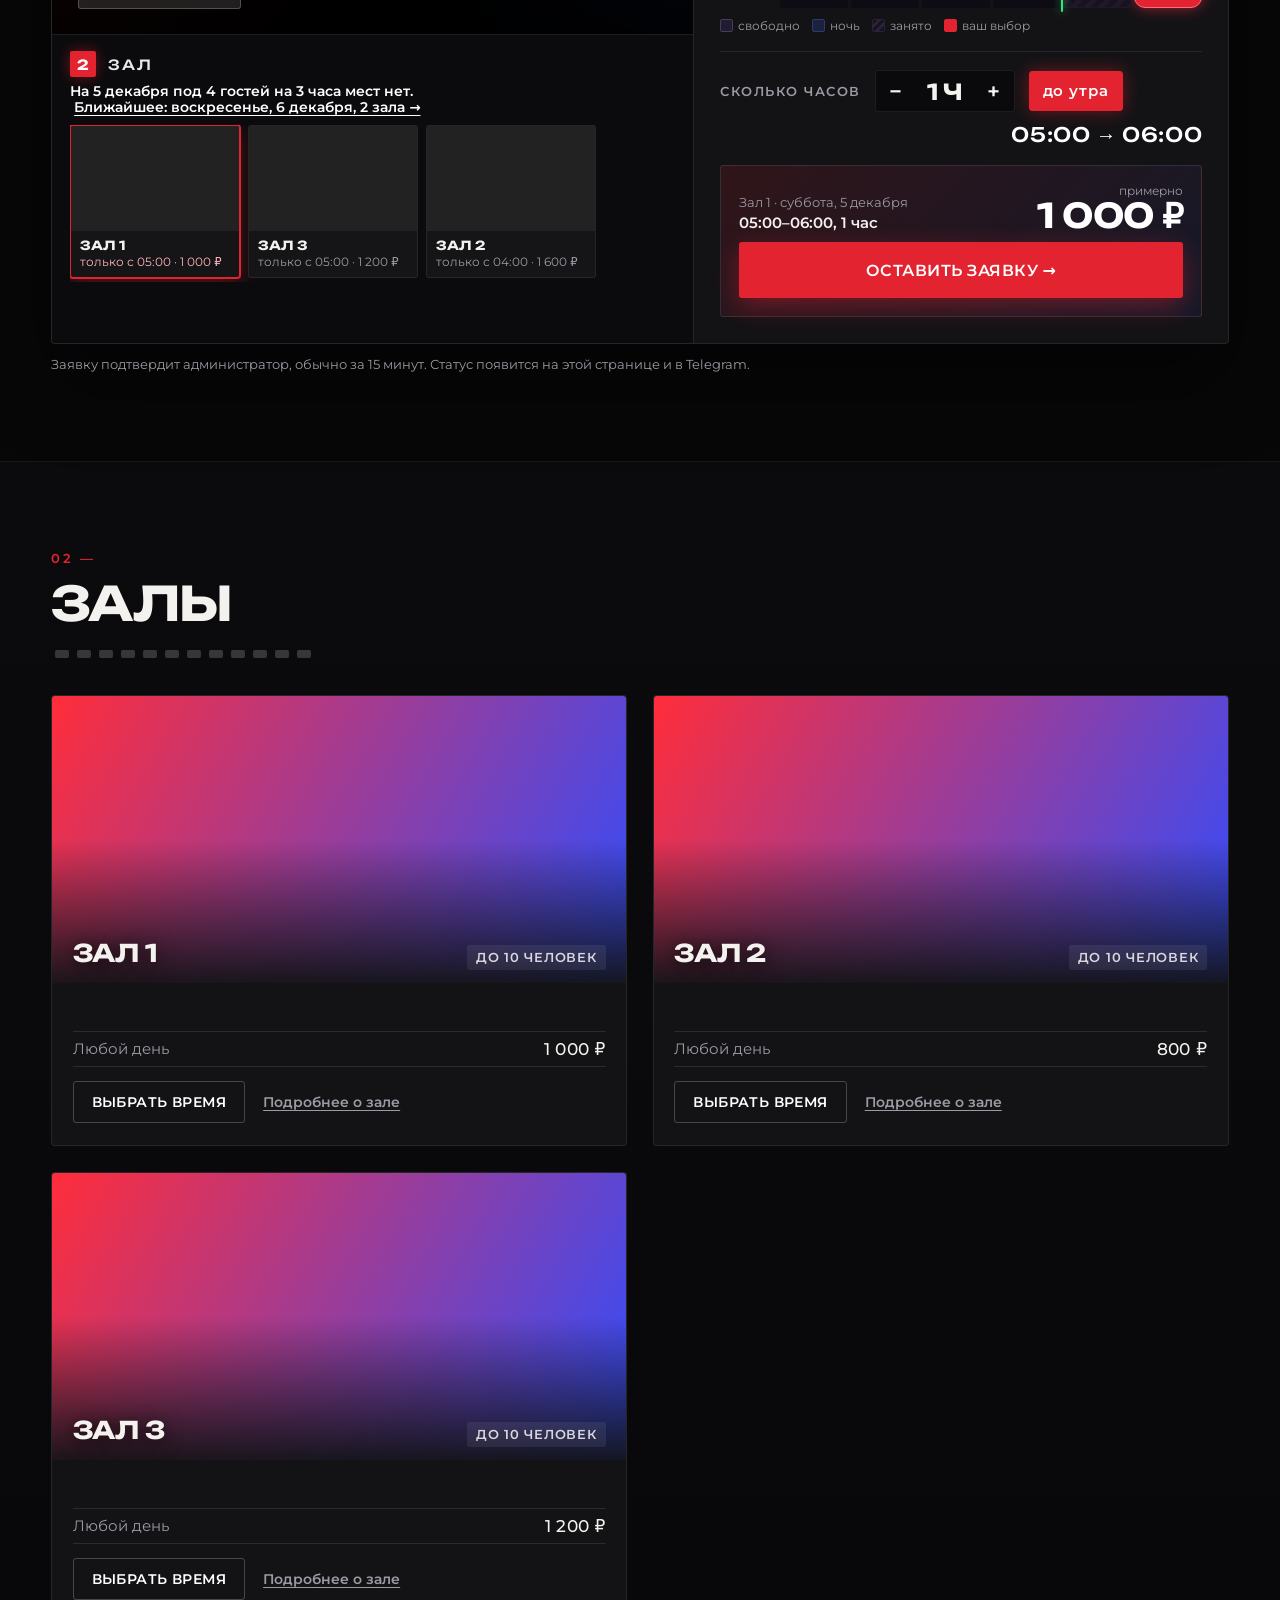
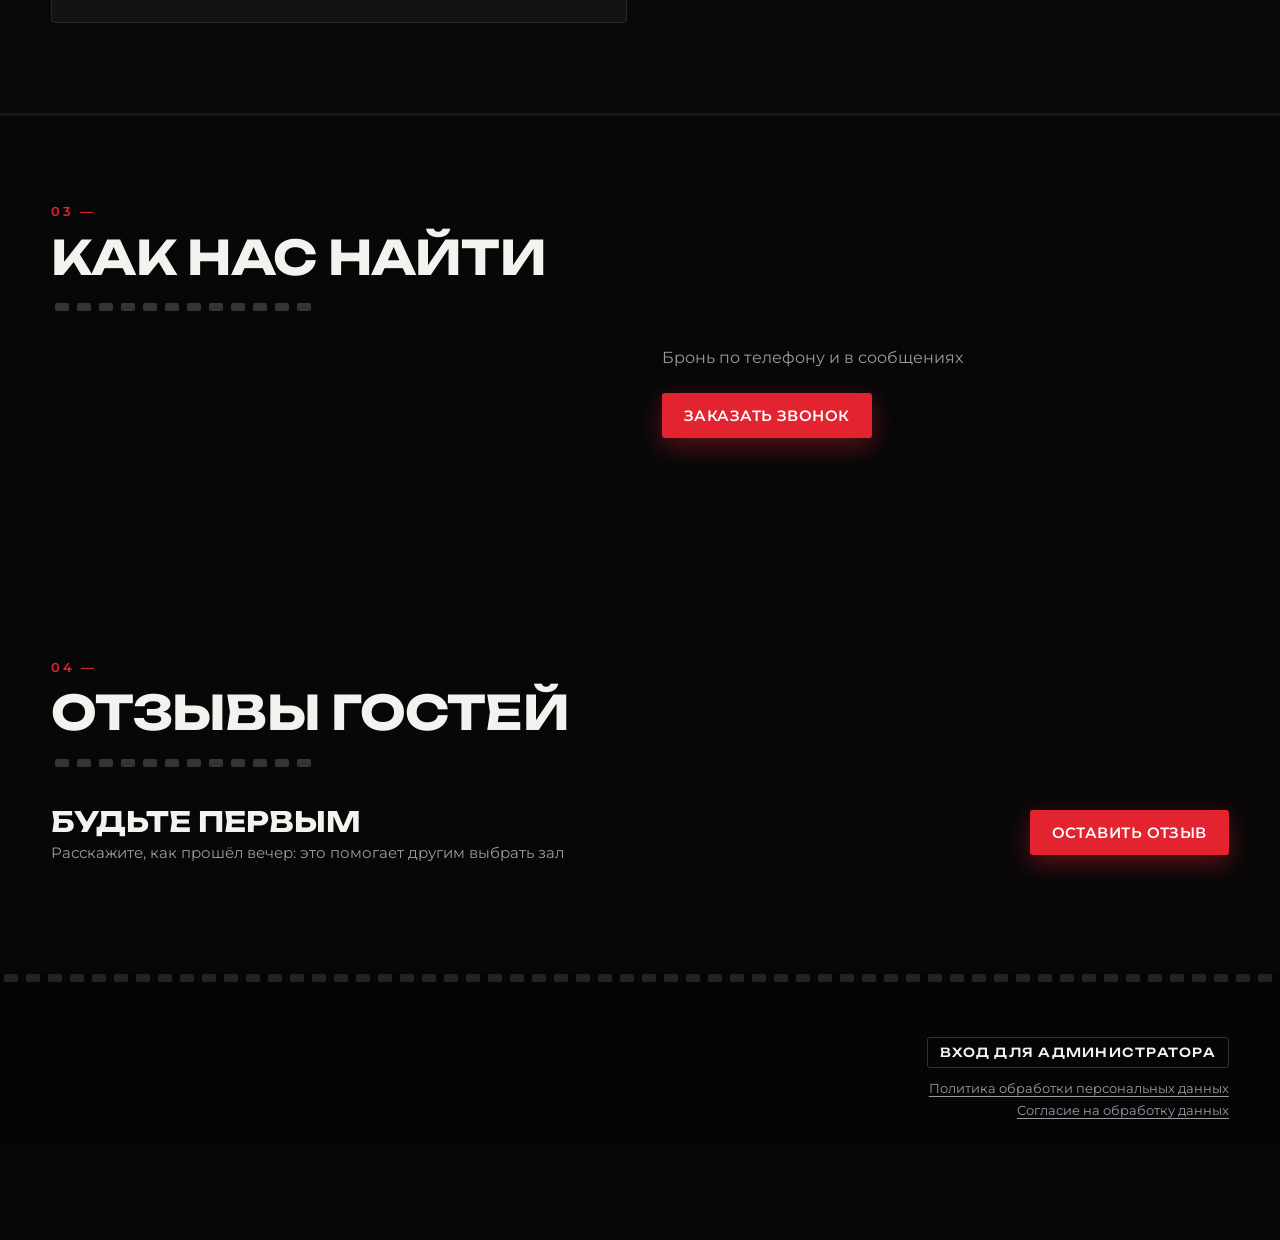
==== commit 7377e9c3: "Обновление предпросмотра Co-Authored-By: Claude Opus 5.5 <noreply@anthropic.com>" ====
--- a/index.html
+++ b/index.html
@@ -74,7 +74,7 @@
 
     <section class="block" id="halls" aria-labelledby="hallsT">
       <h2 class="h" id="hallsT">Залы</h2>
-      <div class="hlist" id="hallList"></div>
+      <div class="hlist" id="hallList"></div><div class="hldots" id="hlDots" aria-label="Залы"></div>
     </section>
 
 
--- a/brand.css
+++ b/brand.css
@@ -109,3 +109,23 @@
 /* шапка: широкий шрифт не влезал на 1440–1600 px */
 @media (max-width:1600px){ .topbar nav{gap:16px} .topbar nav a{font-size:12.5px} }
 @media (max-width:1440px){ .topbar .status{display:none} }
+/* подпись к «Свободно сегодня» — обычным текстом, не мелким капсом */
+.wallhead p{text-transform:none;letter-spacing:0;font-family:var(--text);font-weight:500;font-size:14.5px;color:rgba(244,242,238,.6)}
+
+/* 19.11 телефон: подсказка «листайте вбок» накладывалась на перфорацию заголовка «Залы»; подпись вместимости обрезалась */
+@media (max-width:760px){
+  #hallsT::after{background:none;height:auto;max-width:none;opacity:1;margin-top:10px;font-family:var(--text);font-size:13.5px;text-transform:none;letter-spacing:0}
+  .hltop{flex-wrap:wrap;align-items:center;row-gap:6px}
+  .hltop .cap{font-size:11.5px;padding:4px 8px}
+  .hlist{align-items:stretch}
+}
+
+/* точки под лентой залов (только телефон) */
+.hldots{display:none}
+@media (max-width:760px){
+  .hldots{display:flex;justify-content:center;gap:4px;margin-top:14px}
+  .hldots button{width:24px;height:24px;padding:0;border:0;background:none;display:grid;place-items:center;cursor:pointer}
+  .hldots button::before{content:'';width:7px;height:7px;border-radius:50%;background:rgba(255,255,255,.25);transition:width .2s,background .2s}
+  .hldots button.on::before{width:20px;border-radius:4px;background:var(--neon-r)}
+  #hallsT::after{display:none}
+}
